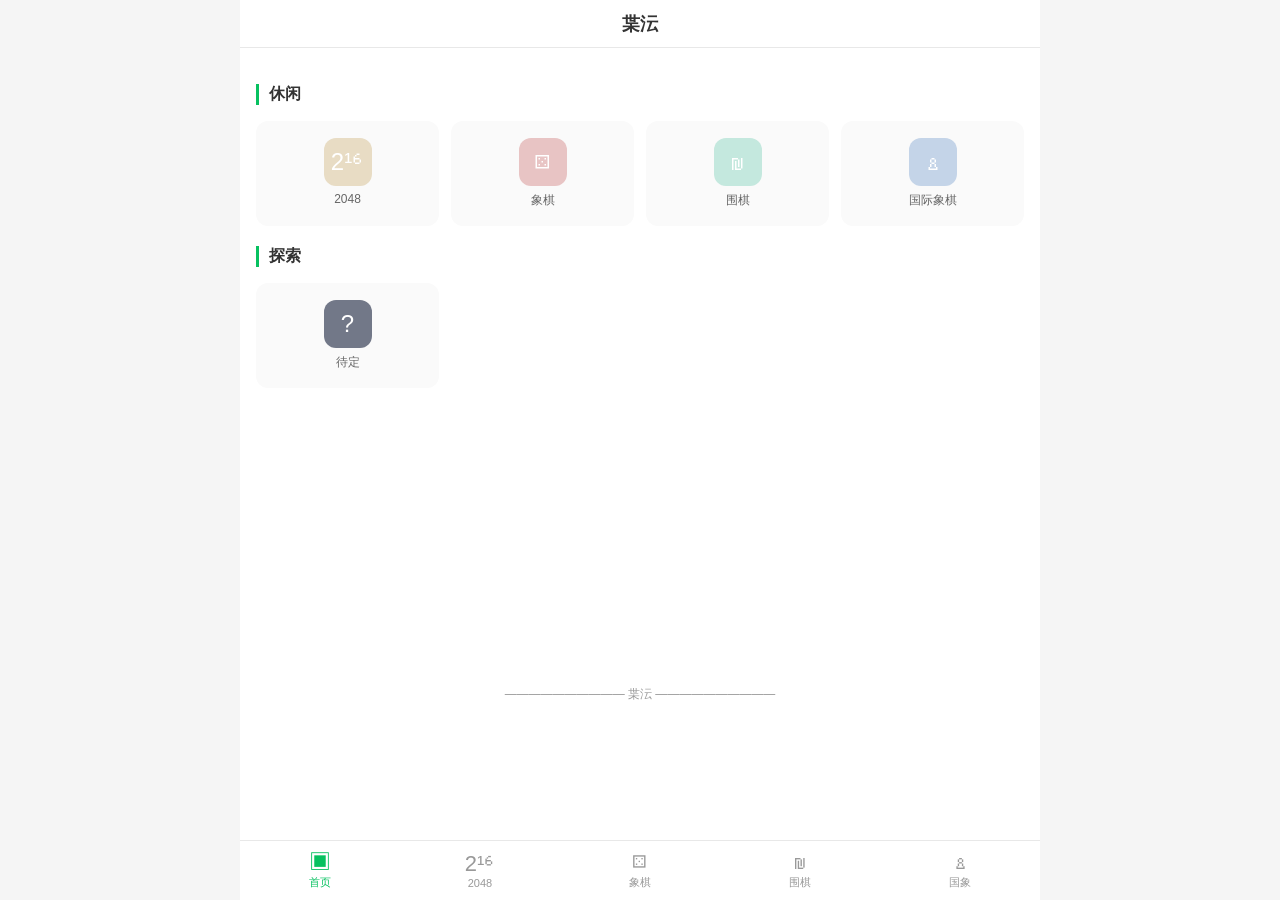
==== index.html @ c9838198 "Add files via upload" ====
<!DOCTYPE html>
<html lang="zh-CN">
<head>
<meta charset="utf-8" />
<meta name="viewport" content="width=device-width, initial-scale=1.0, maximum-scale=1.0, user-scalable=no" />
<title>枼沄 G-Tool</title>
<link rel="stylesheet" href="css/style.css" />
</head>
<body>

<div class="app-container">

  <!-- ===== 导航栏 ===== -->
  <div class="navbar">
    <button class="navbar-back" id="navbar-back" style="display:none;">&larr; 返回</button>
    <span class="navbar-title" id="navbar-title">枼沄</span>
    <button class="navbar-rules" id="navbar-rules" title="规则">?</button>
  </div>

  <!-- ===== 首页 ===== -->
  <div class="page active" id="page-home">
    <div class="home-section-title">休闲</div>
    <div class="home-grid">
      <div class="home-grid-item" onclick="App.navigateTo('game2048')">
        <div class="home-grid-icon" style="background:#e8dcc4;">2¹⁶</div>
        <div class="home-grid-label">2048</div>
      </div>
      <div class="home-grid-item" onclick="App.navigateTo('chess')">
        <div class="home-grid-icon" style="background:#e8c4c4;">⚄</div>
        <div class="home-grid-label">象棋</div>
      </div>
      <div class="home-grid-item" onclick="App.navigateTo('weiqi')">
        <div class="home-grid-icon" style="background:#c4e8de;">₪</div>
        <div class="home-grid-label">围棋</div>
      </div>
      <div class="home-grid-item" onclick="App.navigateTo('intlchess')">
        <div class="home-grid-icon" style="background:#c4d4e8;">♙</div>
        <div class="home-grid-label">国际象棋</div>
      </div>
    </div>

    <div class="home-section-title">探索</div>
    <div class="home-grid">
      <div class="home-grid-item" onclick="App.navigateTo('about')">
        <div class="home-grid-icon" style="background:#727888;">?</div>
        <div class="home-grid-label">待定</div>
      </div>
    </div>
  </div>

  <!-- ===== 2048 游戏页面 ===== -->
  <div class="page" id="page-game2048">
    <div class="game-container">
      <div class="game-header">
        <div class="game-info">
          <span style="font-size:13px;color:#999;">分数</span>
          <span class="game-score" id="g2048-score">0</span>
        </div>
        <div class="game-info">
          <span style="font-size:13px;color:#999;">最高</span>
          <span class="game-best" id="g2048-best">0</span>
        </div>
        <button class="btn btn-sm btn-primary" id="g2048-reset">重新开始</button>
      </div>
      <div class="game-2048-board" id="game2048-board"></div>
      <p style="color:#999;font-size:12px;margin-top:12px;">键盘方向键 或 滑动操作</p>
    </div>
  </div>

  <!-- ===== 象棋页面 ===== -->
  <div class="page" id="page-chess">
    <div class="game-container">
      <div class="game-header">
        <div class="game-info"><span class="game-status" id="chess-status">红方走棋</span></div>
        <div class="game-actions">
          <button class="btn btn-sm" id="chess-undo">悔棋</button>
          <button class="btn btn-sm btn-primary" id="chess-restart">重新开始</button>
        </div>
      </div>
      <div class="ai-controls">
        <button class="btn btn-xs" id="chess-ai-red">红方电脑</button>
        <button class="btn btn-xs" id="chess-diff-down">-</button>
        <span class="diff-display" id="chess-diff-display">中等</span>
        <button class="btn btn-xs" id="chess-diff-up">+</button>
        <button class="btn btn-xs" id="chess-ai-black">黑方电脑</button>
      </div>
      <canvas id="chess-canvas" class="game-board" style="background:#f0d9a0;"></canvas>
    </div>
    <div class="rules-panel" id="chess-rules-panel">
      <div class="rules-overlay" id="chess-rules-overlay"></div>
      <div class="rules-content">
        <h3>中国象棋规则</h3>
        <p><strong>一、棋盘与棋子</strong></p>
		<p>· 棋盘由 9 条竖线和 10 条横线组成，共 90 个交叉点。</p>
		<p>· 中间"楚河汉界"将棋盘分为红方（下方）和黑方（上方）两个阵营。</p>
		<p>· 双方各有 16 枚棋子：帅/将、仕/士、相/象、马、车、炮、兵/卒。</p>
		<p></p>
		<p><strong>二、走棋顺序</strong></p>
		<p>· 红方先行，双方轮流走棋，每次移动一枚己方棋子。</p>
		<p>· 点击己方棋子可选中，再点击目标位置完成走棋。</p>
		<p>· 绿色圆点提示该棋子的所有合法走法。</p>
		<p></p>
		<p><strong>三、棋子走法</strong></p>
		<p>· 帅/将：九宫内直走一格。</p>
		<p>· 仕/士：九宫内斜走一格。</p>
		<p>· 相/象：田字斜走，不能过河，塞象眼则不能走。</p>
		<p>· 马：日字走法，蹩马腿则不能走。</p>
		<p>· 车：直线任意距离，遇子则止。</p>
		<p>· 炮：直线走，吃时必须隔一子（炮架）。</p>
		<p>· 兵/卒：过河前只能前进，过河后可前进或横走。</p>
		<p></p>
		<p><strong>四、吃子规则</strong></p>
		<p>· 走棋至对方棋子所在位置即可吃掉该子。</p>
		<p>· 不能吃掉己方棋子。</p>
		<p>· 走完后己方不能被"将"，否则该走法不合法。</p>
		<p></p>
		<p><strong>五、将军与将杀</strong></p>
		<p>· "将军"：一方走棋后威胁吃掉对方的将/帅。</p>
		<p>· "应将"：被将的一方必须立即化解，否则输棋。</p>
		<p>· "将杀"：无法应将即为将杀，该方告负。</p>
		<p>· "困毙"：轮到走棋但无合法走法（未被将）也为输。</p>
		<p>· "飞将"：两将/帅之间无棋子对面相视，视为将军。</p>
		<p></p>
		<p><strong>六、胜负判定</strong></p>
		<p>· 将杀或困毙对方 → 获胜。</p>
		<p>· 对方认输 → 获胜。</p>
		<p></p>
		<p><strong>七、操作说明</strong></p>
		<p>· 点击己方棋子选中（金色高亮），再点击目标位置移动。</p>
		<p>· 绿色圆点标示当前棋子的合法走法。</p>
		<p>· 悔棋：撤销上一步操作。</p>
		<p>· 重新开始：重置棋盘，重新开局。</p>
        <p style="margin-top:12px;"><button class="btn btn-primary btn-sm" id="chess-rules-close">关闭</button></p>
      </div>
    </div>
  </div>

  <!-- ===== 围棋页面 ===== -->
  <div class="page" id="page-weiqi">
    <div class="game-container">
      <div class="game-header">
        <div class="game-info"><span class="game-status" id="weiqi-status">黑方执先</span></div>
        <div class="game-actions">
          <button class="btn btn-sm" id="weiqi-pass">虚手</button>
          <button class="btn btn-sm" id="weiqi-resign">认输</button>
          <button class="btn btn-sm" id="weiqi-undo">悔棋</button>
          <button class="btn btn-sm btn-primary" id="weiqi-restart">重新开始</button>
        </div>
      </div>
      <div style="display:flex;justify-content:space-between;margin:8px 0;">
        <span class="weiqi-captured-black" style="font-size:12px;">提子: 0</span>
        <span class="weiqi-captured-white" style="font-size:12px;">提子: 0</span>
      </div>
      <div class="ai-controls">
        <button class="btn btn-xs" id="weiqi-ai-black">黑方电脑</button>
        <button class="btn btn-xs" id="weiqi-diff-down">-</button>
        <span class="diff-display" id="weiqi-diff-display">中等</span>
        <button class="btn btn-xs" id="weiqi-diff-up">+</button>
        <button class="btn btn-xs" id="weiqi-ai-white">白方电脑</button>
      </div>
      <canvas id="weiqi-canvas" class="game-board" style="background:#e8c870;"></canvas>
    </div>
    <div class="rules-panel" id="weiqi-rules-panel">
      <div class="rules-overlay" id="weiqi-rules-overlay"></div>
      <div class="rules-content">
        <h3>围棋规则</h3>
        <p><strong>一、棋盘与棋子</strong></p>
		<p>· 标准 19×19 路棋盘，共 361 个交叉点。</p>
		<p>· 黑方持 181 枚黑子，白方持 180 枚白子。</p>
		<p>· 棋子下在交叉点上，落子无悔。</p>
		<p></p>
		<p><strong>二、基本规则</strong></p>
		<p>· 黑方先下，双方轮流落子，每次下一子。</p>
		<p>· 棋子一旦落在棋盘上，不得移动。</p>
		<p>· 可在任意空交叉点落子（禁着点除外）。</p>
		<p></p>
		<p><strong>三、气与提子</strong></p>
		<p>· 与棋子直线相连的空交叉点称为"气"。</p>
		<p>· 当棋子（或棋串）的所有气被对方堵住时，该棋子被提走。</p>
		<p>· 提掉的棋子称为"提子"，在状态栏显示双方提子数。</p>
		<p></p>
		<p><strong>四、禁着点（自杀）</strong></p>
		<p>· 落子后己方棋子无气且无法提掉对方 → 禁止落子。</p>
		<p>· 系统会自动拦截自杀行为并提示。</p>
		<p></p>
		<p><strong>五、打劫规则</strong></p>
		<p>· 当一方提掉对方一子后，对方不能立即回提同一位置。</p>
		<p>· 须先在别处走一手，待对方应后，方可回提。</p>
		<p>· 系统会拦截立即回提的行为并提示"禁止打劫"。</p>
		<p></p>
		<p><strong>六、虚手与终局</strong></p>
		<p>· 无棋可下时可选择"虚手"（过一手）。</p>
		<p>· 双方连续虚手 → 终局，系统自动计分。</p>
		<p>· 亦可点击"认输"直接结束对局。</p>
		<p></p>
		<p><strong>七、计分规则（中国规则数子法）</strong></p>
		<p>· 终局后统计双方围住的空点（目数）。</p>
		<p>· 得分 = 棋盘上己方棋子数 + 围住的空点数。</p>
		<p>· 白方贴目 7.5 子（补偿黑方先行优势）。</p>
		<p>· 得分高者获胜。</p>
		<p></p>
		<p><strong>八、操作说明</strong></p>
		<p>· 点击棋盘交叉点落子。</p>
		<p>· 虚手：放弃一手，轮到对方。</p>
		<p>· 认输：当前方认输，对方获胜。</p>
		<p>· 悔棋：撤销上一步操作。</p>
		<p>· 重开：重置棋盘，重新开始。</p>
        <p style="margin-top:12px;"><button class="btn btn-primary btn-sm" id="weiqi-rules-close">关闭</button></p>
      </div>
    </div>
  </div>

  <!-- ===== 国际象棋页面 ===== -->
  <div class="page" id="page-intlchess">
    <div class="game-container">
      <div class="game-header">
        <div class="game-info"><span class="game-status" id="intlchess-status">白方走棋</span></div>
        <div class="game-actions">
          <button class="btn btn-sm" id="intlchess-undo">悔棋</button>
          <button class="btn btn-sm btn-primary" id="intlchess-restart">重新开始</button>
        </div>
      </div>
      <div style="display:flex;justify-content:space-between;margin:8px 0;">
        <div class="captured-pieces" id="intlchess-captured-white"></div>
        <div class="captured-pieces" id="intlchess-captured-black"></div>
      </div>
      <div class="ai-controls">
        <button class="btn btn-xs" id="intlchess-ai-white">白方电脑</button>
        <button class="btn btn-xs" id="intlchess-diff-down">-</button>
        <span class="diff-display" id="intlchess-diff-display">中等</span>
        <button class="btn btn-xs" id="intlchess-diff-up">+</button>
        <button class="btn btn-xs" id="intlchess-ai-black">黑方电脑</button>
      </div>
      <canvas id="intlchess-canvas" class="game-board" style="background:#f0d9b5;"></canvas>
    </div>
    <div class="rules-panel" id="intlchess-rules-panel">
      <div class="rules-overlay" id="intlchess-rules-overlay"></div>
      <div class="rules-content">
        <h3>国际象棋规则</h3>
		<p><strong>一、棋盘与棋子</strong></p>
        <p>· 棋盘由 8×8 共 64 个黑白相间的方格组成。</p>
        <p>· 白方（下方）先行，双方各有 16 枚棋子。</p>
        <p>· 每方：王×1、后×1、车×2、象×2、马×2、兵×8。</p>
		<p><strong>二、棋子走法</strong></p>
        <p>· 兵(♟♙)：首次可走两格，斜前方吃子。到底线升变为后。</p>
        <p>· 马(♞♘)：L形跳跃（2+1），无视障碍。</p>
        <p>· 象(♝♗)：斜线任意距离。</p>
        <p>· 车(♜♖)：直线任意距离，参与王车易位。</p>
        <p>· 后(♛♕)：直线+斜线任意距离。</p>
        <p>· 王(♚♔)：周围一格，可与车易位（未移动过且不被将军）。</p>
        <p>· 吃过路兵：对方兵首步走两格经过己方兵攻击格时可吃。</p>
		<p><strong>三、特殊规则</strong></p>
		<p>· 王车易位：王与车各未移动、中间无子、未被将军时，王向车移动两格，车越过王。</p>
		<p>· 吃过路兵：兵走两格后，相邻的对方兵可斜进吃掉它（仅限立即应手）。</p>
		<p>· 兵升变：兵到达对方底线时自动升变为后。</p>
		<p></p>
		<p><strong>四、将军与将杀</strong></p>
		<p>· "将军"：一方棋子威胁吃掉对方王。</p>
		<p>· "应将"：被将时必须应将（移动王、吃掉威胁棋子、垫将）。</p>
		<p>· "将杀"：无法应将则为将杀，该方告负。</p>
		<p>· "逼和"：轮到走棋但无合法走法且未被将军 → 和棋。</p>
		<p></p>
		<p><strong>五、胜负与和棋</strong></p>
		<p>· 将杀对方 → 获胜。</p>
		<p>· 对方认输 → 获胜。</p>
		<p>· 逼和 → 和棋。</p>
		<p></p>
		<p><strong>六、操作说明</strong></p>
		<p>· 点击己方棋子选中（黄色高亮），再点击目标格移动。</p>
		<p>· 绿色圆点提示当前棋子的合法走法。</p>
		<p>· 最后一步走棋的格子以高亮标识。</p>
		<p>· 右侧显示双方被吃的棋子。</p>
		<p>· 悔棋：撤销上一步操作。</p>
		<p>· 重开：重置棋盘，重新开局。</p>
        <p style="margin-top:12px;"><button class="btn btn-primary btn-sm" id="intlchess-rules-close">关闭</button></p>
      </div>
    </div>
  </div>

  <!-- ===== 关于/占位页面 ===== -->
  <div class="page" id="page-about">
    <div class="placeholder-page">
      <img src="img/qrcode.jpg" alt="qrcode" style="max-width:200px;border-radius:8px;" />
      <h3 style="margin:16px 0;">更多精彩内容，敬请期待！</h3>
      <p style="color:#999;">若使用过程中遇到问题，请前往公众号留言</p>
      <p style="color:#999;">欢迎关注微信公众号（长按）</p>
    </div>
  </div>

  <div class="version-mark">—————————— 枼沄 ——————————</div>

  <!-- ===== 底部导航 ===== -->
  <div class="tab-bar">
    <button class="tab-item active" data-page="home">
      <span class="tab-icon">▣</span>首页
    </button>
    <button class="tab-item" data-page="game2048">
      <span class="tab-icon">2¹⁶</span>2048
    </button>
    <button class="tab-item" data-page="chess">
      <span class="tab-icon">⚄</span>象棋
    </button>
    <button class="tab-item" data-page="weiqi">
      <span class="tab-icon">₪</span>围棋
    </button>
    <button class="tab-item" data-page="intlchess">
      <span class="tab-icon">♙</span>国象
    </button>
  </div>

</div>

<!-- ===== JS 脚本 ===== -->
<script src="js/app.js"></script>
<script src="js/ai-engine.js"></script>
<script src="js/chess-ai.js"></script>
<script src="js/game2048.js"></script>
<script src="js/chess-chinese.js"></script>
<script src="js/chess-go.js"></script>
<script src="js/chess-international.js"></script>

</body>
</html>
---- css/style.css ----
/* ===== G-Tool 全局样式 ===== */
:root {
  --primary: #07c160;
  --primary-dark: #06ad56;
  --bg: #f5f5f5;
  --bg-card: #ffffff;
  --text: #333333;
  --text-secondary: #666666;
  --text-light: #999999;
  --border: #e8e8e8;
  --danger: #e74c3c;
  --danger-hover: #c0392b;
  --shadow: 0 2px 12px rgba(0,0,0,0.08);
  --radius: 12px;
  --radius-sm: 8px;
  --font-mono: 'Courier New', monospace;
}

* { margin: 0; padding: 0; box-sizing: border-box; }

body {
  font-family: -apple-system, BlinkMacSystemFont, "Segoe UI", "PingFang SC", "Microsoft YaHei", sans-serif;
  background: var(--bg);
  color: var(--text);
  min-height: 100vh;
  -webkit-tap-highlight-color: transparent;
}

/* ===== 应用容器 ===== */
.app-container {
  max-width: 800px;
  margin: 0 auto;
  min-height: 100vh;
  background: var(--bg-card);
  position: relative;
  padding-bottom: 60px; /* 为固定底栏留出空间 */
}

/* ===== 导航栏 ===== */
.navbar {
  position: sticky;
  top: 0;
  z-index: 100;
  background: #ffffff;
  border-bottom: 1px solid var(--border);
  padding: 10px 12px;
  display: flex;
  align-items: center;
  height: 48px;
}
.navbar-title {
  font-size: 18px;
  font-weight: 600;
  color: var(--text);
  flex: 1;
  text-align: center;
}
.navbar-back {
  display: inline-flex;
  align-items: center;
  gap: 4px;
  color: var(--primary);
  font-size: 14px;
  cursor: pointer;
  border: none;
  background: none;
  padding: 4px 8px;
  border-radius: 6px;
  min-width: 56px;
}
.navbar-back:hover { background: #f0f0f0; }
.navbar-rules {
  display: none;
  align-items: center;
  justify-content: center;
  width: 32px;
  height: 32px;
  border-radius: 50%;
  background: var(--primary);
  color: #fff;
  border: none;
  font-size: 16px;
  cursor: pointer;
  box-shadow: 0 1px 6px rgba(7,193,96,0.35);
  opacity: 0.9;
  transition: opacity 0.2s;
  min-width: 32px;
}
.navbar-rules:hover { opacity: 1; }
.navbar-rules.show { display: flex; }

/* ===== 底部 Tab 导航 ===== */
.tab-bar {
  position: fixed;
  bottom: 0;
  left: 50%;
  transform: translateX(-50%);
  width: 100%;
  max-width: 800px;
  z-index: 100;
  background: #ffffff;
  border-top: 1px solid var(--border);
  display: flex;
  justify-content: space-around;
  height: 60px;
}
.tab-item {
  display: flex;
  flex-direction: column;
  align-items: center;
  justify-content: center;
  gap: 2px;
  padding: 4px 12px;
  cursor: pointer;
  border: none;
  background: none;
  color: var(--text-light);
  font-size: 11px;
  transition: color 0.2s;
  min-width: 56px;
}
.tab-item.active { color: var(--primary); }
.tab-item .tab-icon { font-size: 22px; line-height: 1; }

/* ===== 页面区域 ===== */
.page { display: none; padding: 16px; min-height: 70vh; }
.page.active { display: block; }

/* ===== 通用组件 ===== */
.btn {
  display: inline-flex;
  align-items: center;
  justify-content: center;
  gap: 4px;
  padding: 8px 16px;
  border: none;
  border-radius: var(--radius-sm);
  font-size: 14px;
  cursor: pointer;
  transition: all 0.2s;
  background: #f0f0f0;
  color: var(--text);
}
.btn:hover { background: #e0e0e0; }
.btn:disabled { opacity: 0.5; cursor: not-allowed; }
.btn-primary { background: var(--primary); color: #fff; }
.btn-primary:hover { background: var(--primary-dark); }
.btn-danger { background: var(--danger); color: #fff; }
.btn-danger:hover { background: var(--danger-hover); }
.btn-sm { padding: 4px 10px; font-size: 12px; }
.btn-xs { padding: 2px 8px; font-size: 11px; }

.input, .textarea {
  width: 100%;
  padding: 10px 14px;
  border: 1px solid var(--border);
  border-radius: var(--radius-sm);
  font-size: 14px;
  font-family: inherit;
  outline: none;
  transition: border-color 0.2s;
  background: #fafafa;
}
.input:focus, .textarea:focus { border-color: var(--primary); background: #fff; }
.textarea { min-height: 120px; resize: vertical; }

/* ===== Toast & Modal ===== */
.toast {
  position: fixed;
  top: 50%;
  left: 50%;
  transform: translate(-50%, -50%);
  background: rgba(0,0,0,0.8);
  color: #fff;
  padding: 12px 24px;
  border-radius: 8px;
  font-size: 14px;
  z-index: 9999;
  pointer-events: none;
  opacity: 0;
  transition: opacity 0.3s;
}
.toast.show { opacity: 1; }

.modal-overlay {
  position: fixed;
  inset: 0;
  background: rgba(0,0,0,0.5);
  z-index: 9998;
  display: flex;
  align-items: center;
  justify-content: center;
  opacity: 0;
  pointer-events: none;
  transition: opacity 0.3s;
}
.modal-overlay.show { opacity: 1; pointer-events: auto; }
.modal-box {
  background: #fff;
  border-radius: var(--radius);
  padding: 24px;
  max-width: 320px;
  width: 90%;
  text-align: center;
  box-shadow: var(--shadow);
}
.modal-box h3 { font-size: 18px; margin-bottom: 12px; }
.modal-box p { font-size: 14px; color: var(--text-secondary); margin-bottom: 20px; }
.modal-box .modal-actions { display: flex; gap: 12px; justify-content: center; }
.modal-box input {
  width: 100%;
  padding: 10px;
  border: 1px solid var(--border);
  border-radius: var(--radius-sm);
  font-size: 14px;
  margin-bottom: 16px;
  outline: none;
}
.modal-box input:focus { border-color: var(--primary); }

/* ===== 首页导航网格 ===== */
.home-grid { display: grid; grid-template-columns: repeat(4, 1fr); gap: 12px; margin: 16px 0; }
.home-grid-item {
  display: flex;
  flex-direction: column;
  align-items: center;
  gap: 6px;
  padding: 16px 8px;
  border-radius: var(--radius);
  cursor: pointer;
  transition: all 0.2s;
  background: #fafafa;
  border: 1px solid transparent;
}
.home-grid-item:hover { border-color: var(--primary); background: #f0fff4; }
.home-grid-item .home-grid-icon {
  width: 48px;
  height: 48px;
  border-radius: 12px;
  display: flex;
  align-items: center;
  justify-content: center;
  font-size: 24px;
  color: #fff;
}
.home-grid-item .home-grid-label { font-size: 12px; color: var(--text-secondary); }

.home-section-title {
  font-size: 16px;
  font-weight: 600;
  color: var(--text);
  margin: 20px 0 12px;
  padding-left: 4px;
  border-left: 3px solid var(--primary);
  padding-left: 10px;
}

/* ===== 游戏通用 ===== */
.game-container { text-align: center; padding: 0; }
.game-header {
  display: flex;
  justify-content: space-between;
  align-items: center;
  margin-bottom: 12px;
  padding: 8px 0;
}
.game-info { display: flex; gap: 16px; align-items: center; }
.game-score { font-size: 24px; font-weight: 700; color: var(--primary); }
.game-best { font-size: 13px; color: var(--text-light); }
.game-actions { display: flex; gap: 8px; }

canvas.game-board {
  border: 2px solid #333;
  border-radius: 4px;
  background: #f0d9a0;
  max-width: 100%;
  touch-action: none;
  cursor: pointer;
}

/* AI 控制 */
.ai-controls {
  display: flex;
  gap: 6px;
  align-items: center;
  justify-content: center;
  flex-wrap: wrap;
  margin: 8px 0;
}
.ai-controls button { min-width: 32px; }
.ai-controls .diff-display { font-size: 14px; min-width: 60px; text-align: center; font-weight: 600; }

/* ===== 规则弹窗 ===== */
.rules-btn {
  position: absolute;
  bottom: 8px;
  right: 8px;
  width: 40px;
  height: 40px;
  border-radius: 50%;
  background: var(--primary);
  color: #fff;
  border: none;
  font-size: 18px;
  cursor: pointer;
  box-shadow: 0 2px 8px rgba(7,193,96,0.4);
  z-index: 10;
  display: flex;
  align-items: center;
  justify-content: center;
  opacity: 0.85;
  transition: opacity 0.2s;
}
.rules-btn:hover { opacity: 1; }
.rules-panel {
  position: fixed;
  inset: 0;
  z-index: 9997;
  display: flex;
  align-items: center;
  justify-content: center;
  opacity: 0;
  pointer-events: none;
  transition: opacity 0.3s;
}
.rules-panel.show { opacity: 1; pointer-events: auto; }
.rules-overlay { position: absolute; inset: 0; background: rgba(0,0,0,0.5); }
.rules-content {
  position: relative;
  background: #fef8e7;
  border-radius: var(--radius);
  padding: 24px;
  max-width: 500px;
  width: 90%;
  max-height: 80vh;
  overflow-y: auto;
  box-shadow: 0 4px 24px rgba(0,0,0,0.2);
}
.rules-content h3 { font-size: 18px; margin-bottom: 16px; text-align: center; }
.rules-content p { font-size: 13px; line-height: 1.8; margin-bottom: 8px; color: var(--text-secondary); }

/* ===== 2048 游戏 ===== */
.game-2048-board {
  display: grid;
  grid-template-columns: repeat(4, 1fr);
  gap: 8px;
  background: #bbada0;
  padding: 12px;
  border-radius: 12px;
  max-width: 360px;
  margin: 0 auto;
}
.game-2048-cell {
  aspect-ratio: 1;
  background: #cdc1b4;
  border-radius: 8px;
  display: flex;
  align-items: center;
  justify-content: center;
  font-size: 28px;
  font-weight: 700;
  color: #776e65;
  transition: all 0.15s;
}
.game-2048-cell.n2 { background: #eee4da; }
.game-2048-cell.n4 { background: #ede0c8; }
.game-2048-cell.n8 { background: #f2b179; color: #fff; }
.game-2048-cell.n16 { background: #f59563; color: #fff; }
.game-2048-cell.n32 { background: #f67c5f; color: #fff; }
.game-2048-cell.n64 { background: #f65e3b; color: #fff; }
.game-2048-cell.n128 { background: #edcf72; color: #fff; font-size: 22px; }
.game-2048-cell.n256 { background: #edcc61; color: #fff; font-size: 22px; }
.game-2048-cell.n512 { background: #edc850; color: #fff; font-size: 22px; }
.game-2048-cell.n1024 { background: #edc53f; color: #fff; font-size: 18px; }
.game-2048-cell.n2048 { background: #edc22e; color: #fff; font-size: 18px; }
.game-2048-cell.n4096 { background: #3c3a32; color: #fff; font-size: 16px; }

/* ===== 占位页 ===== */
.placeholder-page { text-align: center; padding: 40px 16px; }
.placeholder-page img { max-width: 200px; border-radius: var(--radius); margin-bottom: 16px; }
.placeholder-page p { color: var(--text-light); font-size: 14px; margin: 8px 0; }

/* ===== 棋盘游戏状态 ===== */
.game-status {
  font-size: 14px;
  font-weight: 600;
  padding: 6px 16px;
  border-radius: 16px;
  background: #f0f7ff;
  color: #1890ff;
  display: inline-block;
}
.game-status.thinking { animation: pulse 1.5s infinite; }
@keyframes pulse { 0%,100% { opacity: 1; } 50% { opacity: 0.6; } }

/* ===== 国际象棋吃子展示 ===== */
.captured-pieces { display: flex; gap: 4px; flex-wrap: wrap; margin: 4px 0; }
.captured-pieces img { width: 20px; height: 20px; }

/* ===== 响应式 ===== */
@media (max-width: 480px) {
  .home-grid { grid-template-columns: repeat(4, 1fr); }
  .game-2048-board { max-width: 100%; }
}

/* ===== 滚动条 ===== */
::-webkit-scrollbar { width: 4px; }
::-webkit-scrollbar-track { background: transparent; }
::-webkit-scrollbar-thumb { background: #ccc; border-radius: 2px; }

/* ===== 版本标记 ===== */
.version-mark { text-align: center; color: var(--text-light); font-size: 12px; padding: 8px 0 4px; }
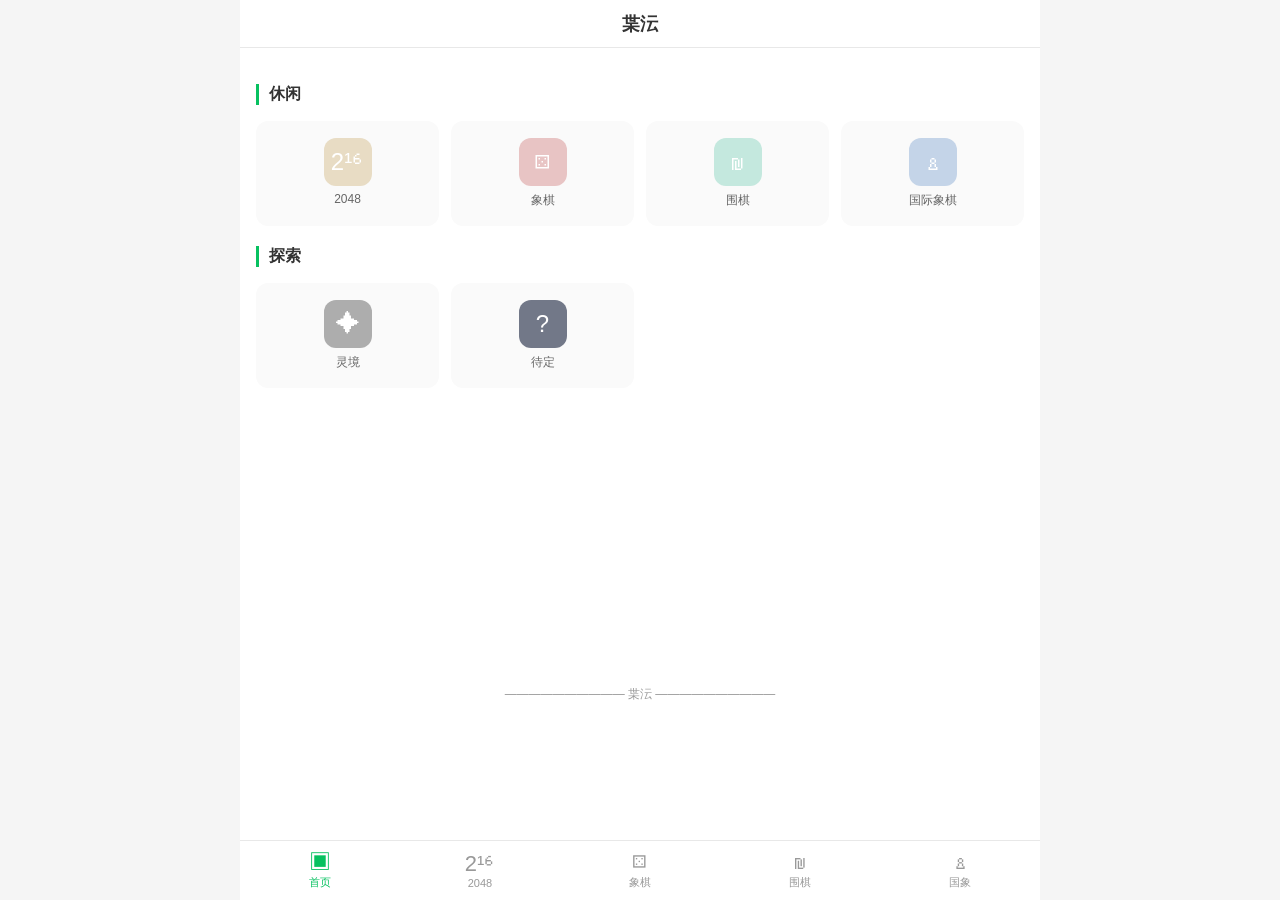
==== commit 2a912947: "lingjing new game by myself" ====
--- a/index.html
+++ b/index.html
@@ -41,6 +41,10 @@
 
     <div class="home-section-title">探索</div>
     <div class="home-grid">
+      <div class="home-grid-item" onclick="App.navigateTo('lingjing')">
+        <div class="home-grid-icon" style="background:#adadad;">✦</div>
+        <div class="home-grid-label">灵境</div>
+      </div>
       <div class="home-grid-item" onclick="App.navigateTo('about')">
         <div class="home-grid-icon" style="background:#727888;">?</div>
         <div class="home-grid-label">待定</div>
@@ -277,6 +281,11 @@
     </div>
   </div>
 
+  <!-- ===== 灵境页面（iframe 接入 game/lingjing） ===== -->
+  <div class="page page-fullscreen" id="page-lingjing">
+    <iframe id="lingjing-frame" title="灵境" src="about:blank"></iframe>
+  </div>
+
   <!-- ===== 关于/占位页面 ===== -->
   <div class="page" id="page-about">
     <div class="placeholder-page">
--- a/css/style.css
+++ b/css/style.css
@@ -380,6 +380,26 @@
 .placeholder-page img { max-width: 200px; border-radius: var(--radius); margin-bottom: 16px; }
 .placeholder-page p { color: var(--text-light); font-size: 14px; margin: 8px 0; }
 
+/* ===== 灵境全屏页（iframe 接入） ===== */
+.page-fullscreen {
+  position: fixed;
+  top: 48px;   /* 导航栏高度 */
+  left: 50%;
+  transform: translateX(-50%);
+  width: 100%;
+  max-width: 800px; /* 与应用壳宽度对齐 */
+  bottom: 0;
+  padding: 0;
+  z-index: 50; /* 高于普通内容、低于导航栏 */
+}
+#lingjing-frame {
+  width: 100%;
+  height: 100%;
+  border: 0;
+  display: block;
+  background: #000;
+}
+
 /* ===== 棋盘游戏状态 ===== */
 .game-status {
   font-size: 14px;
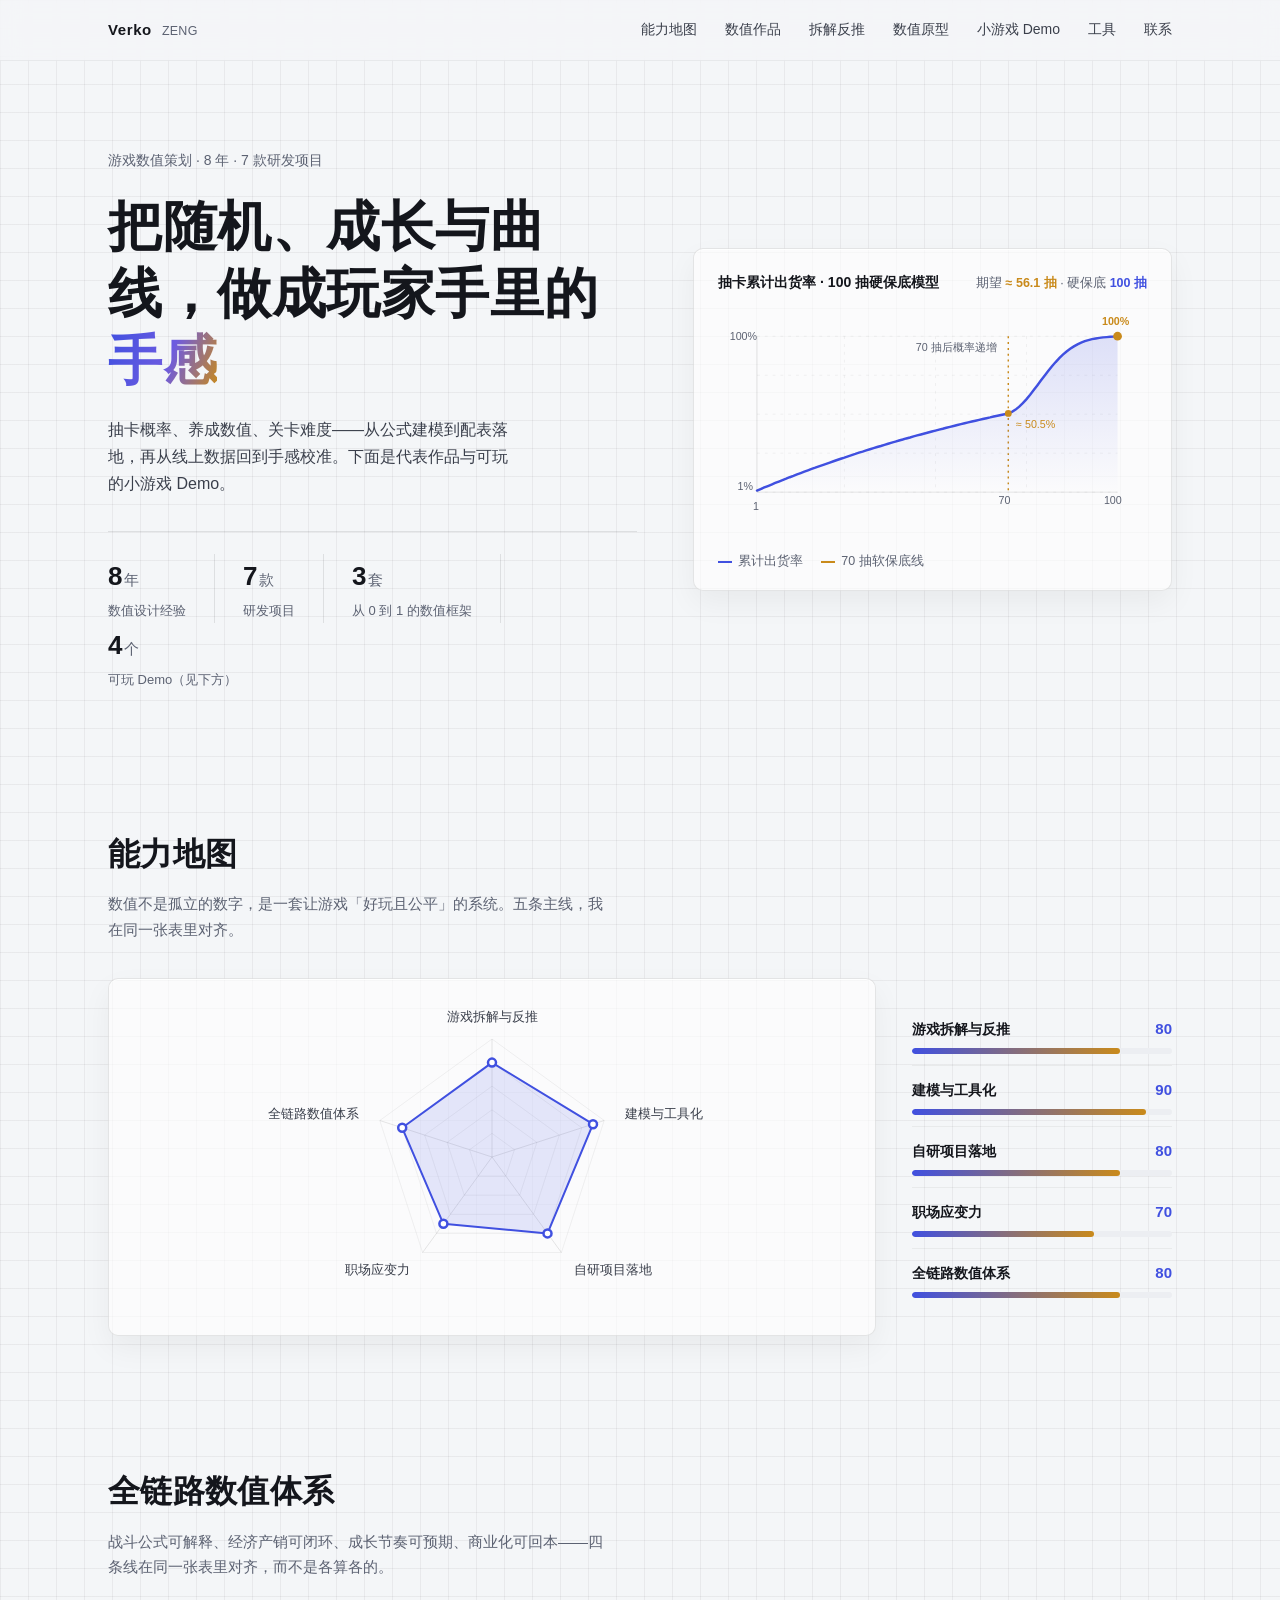
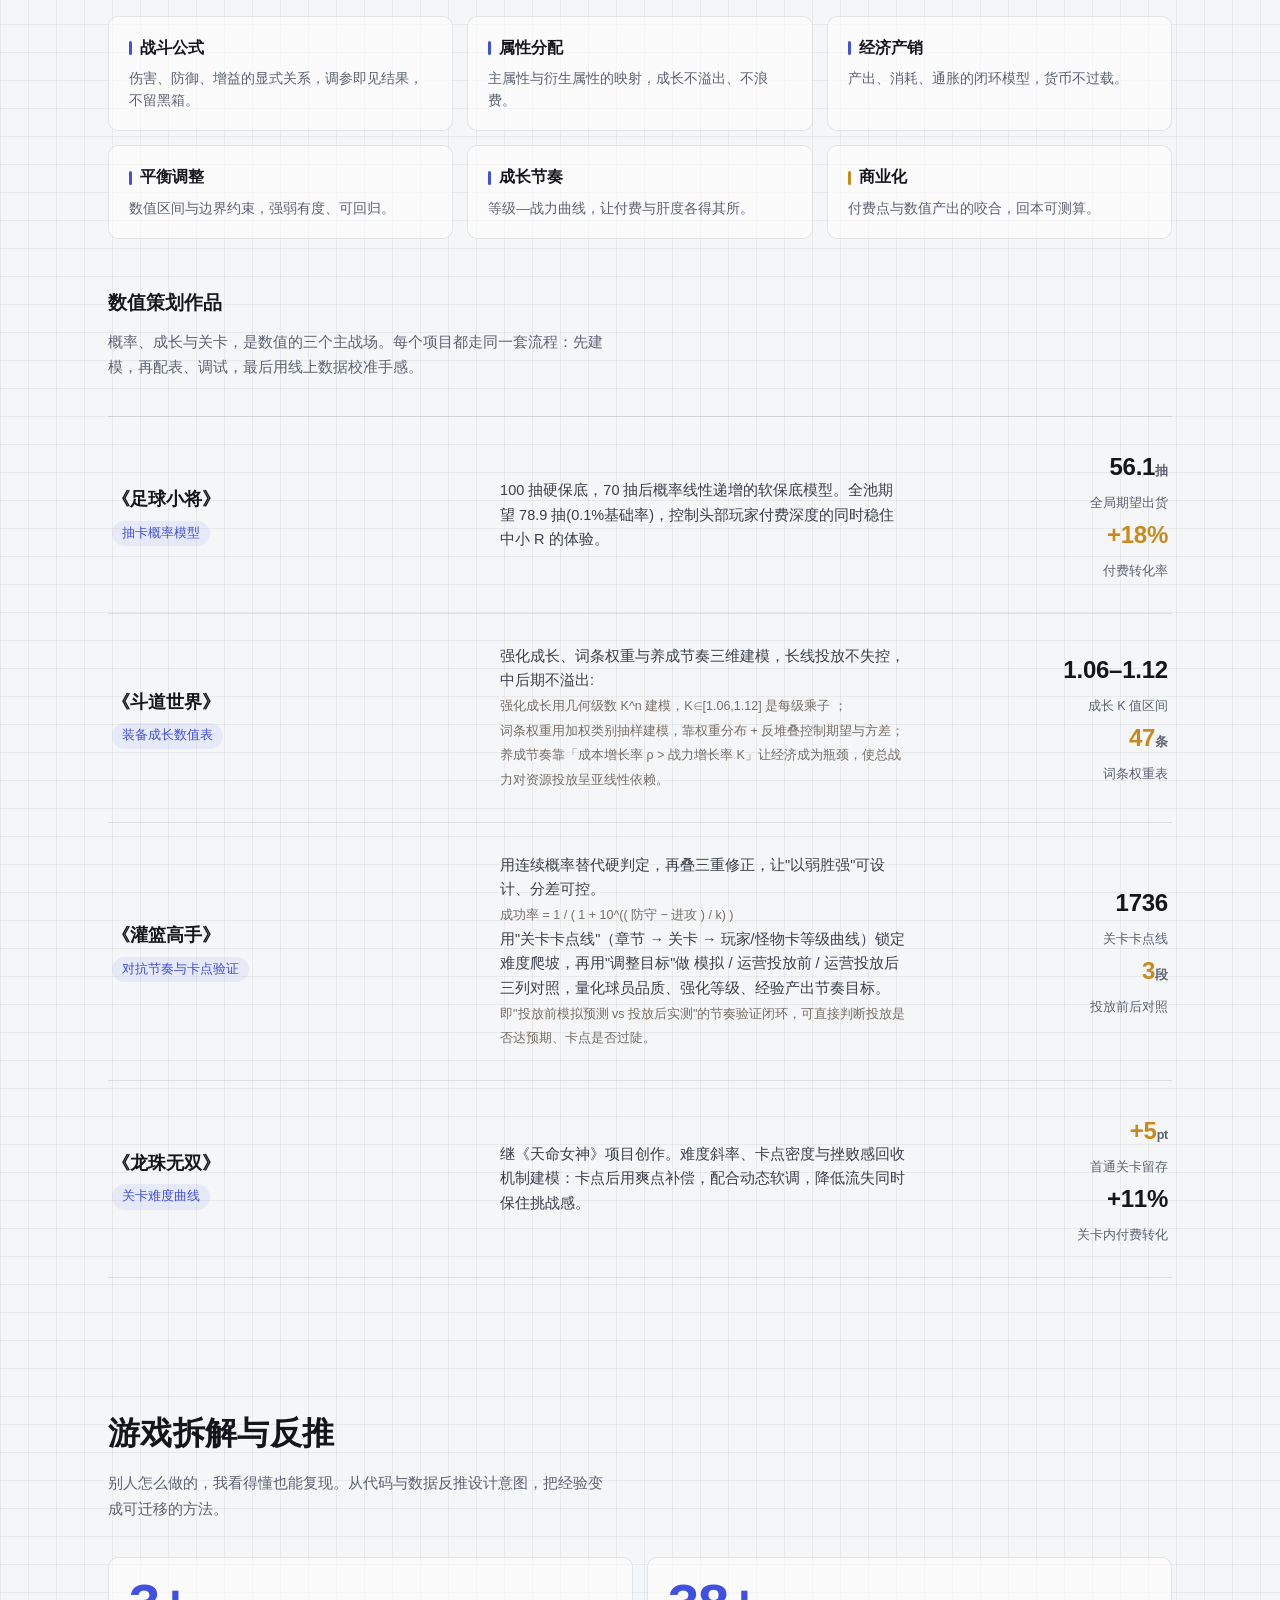
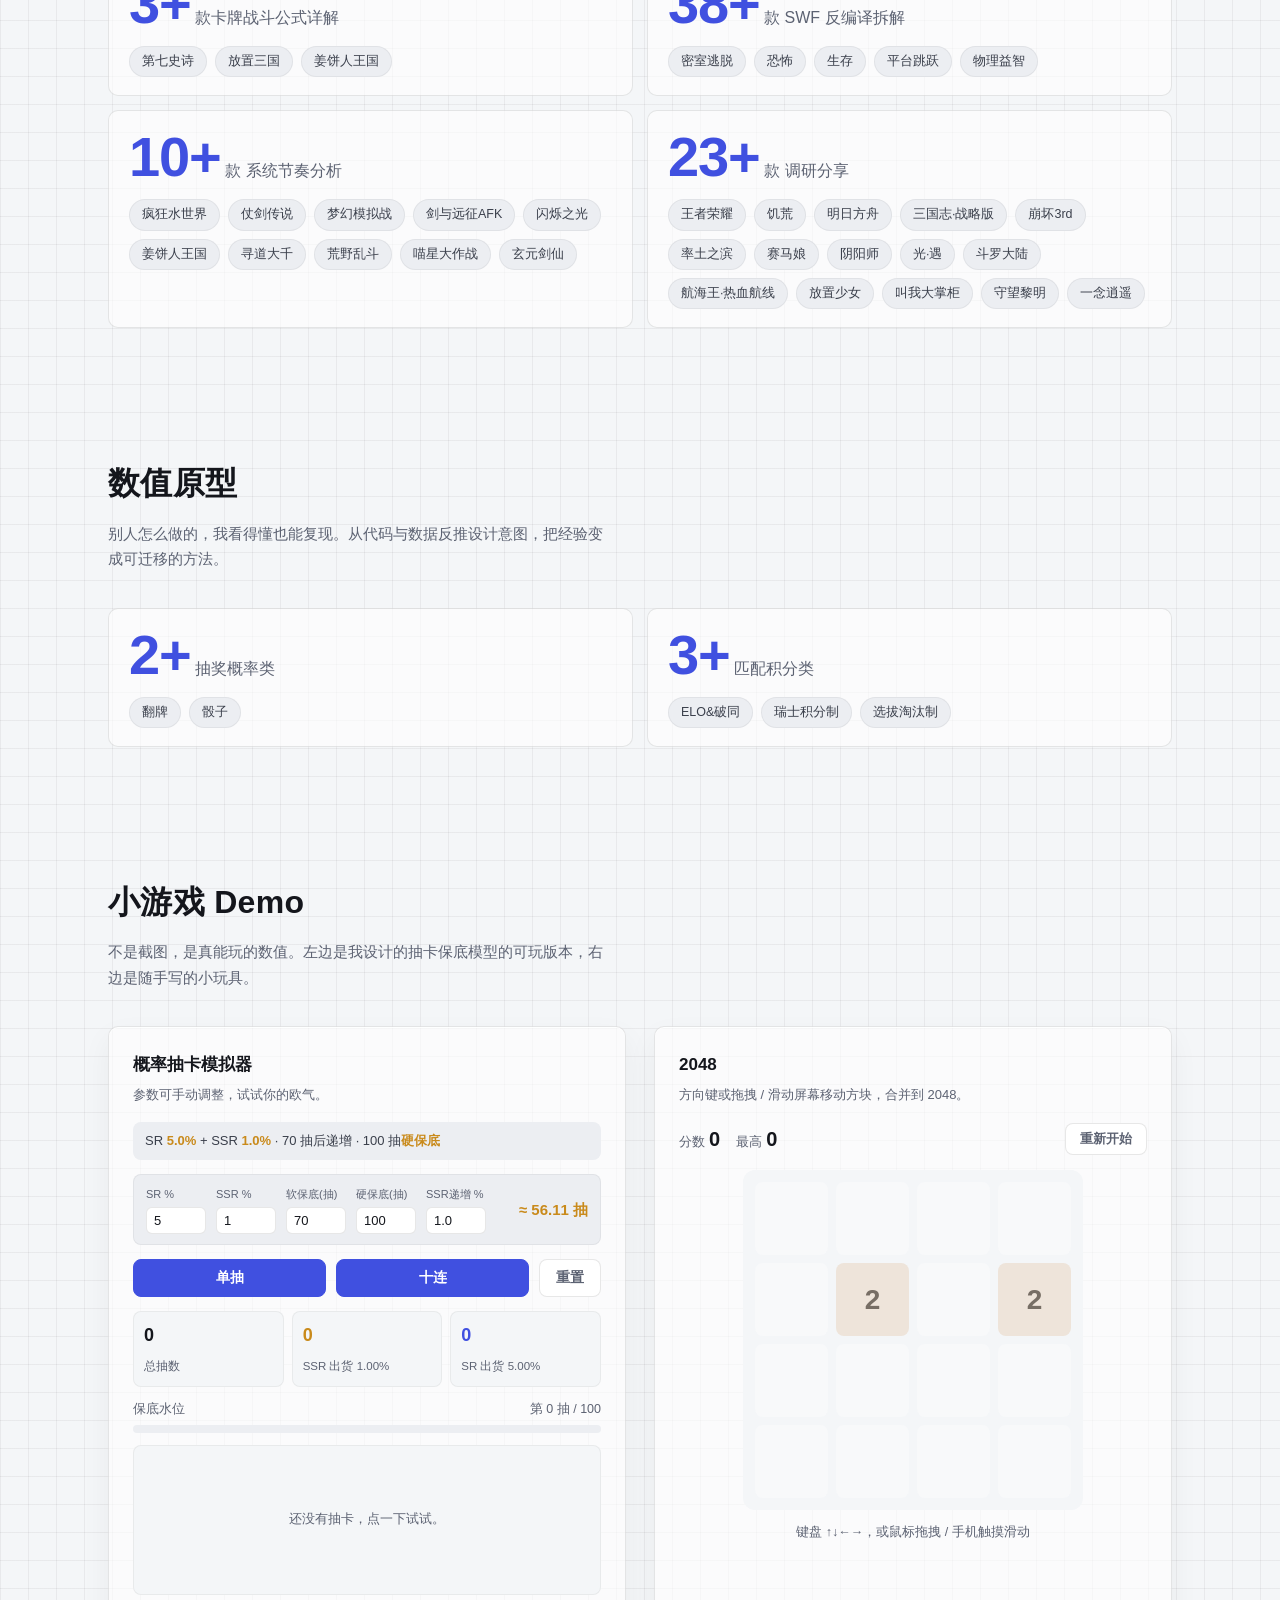
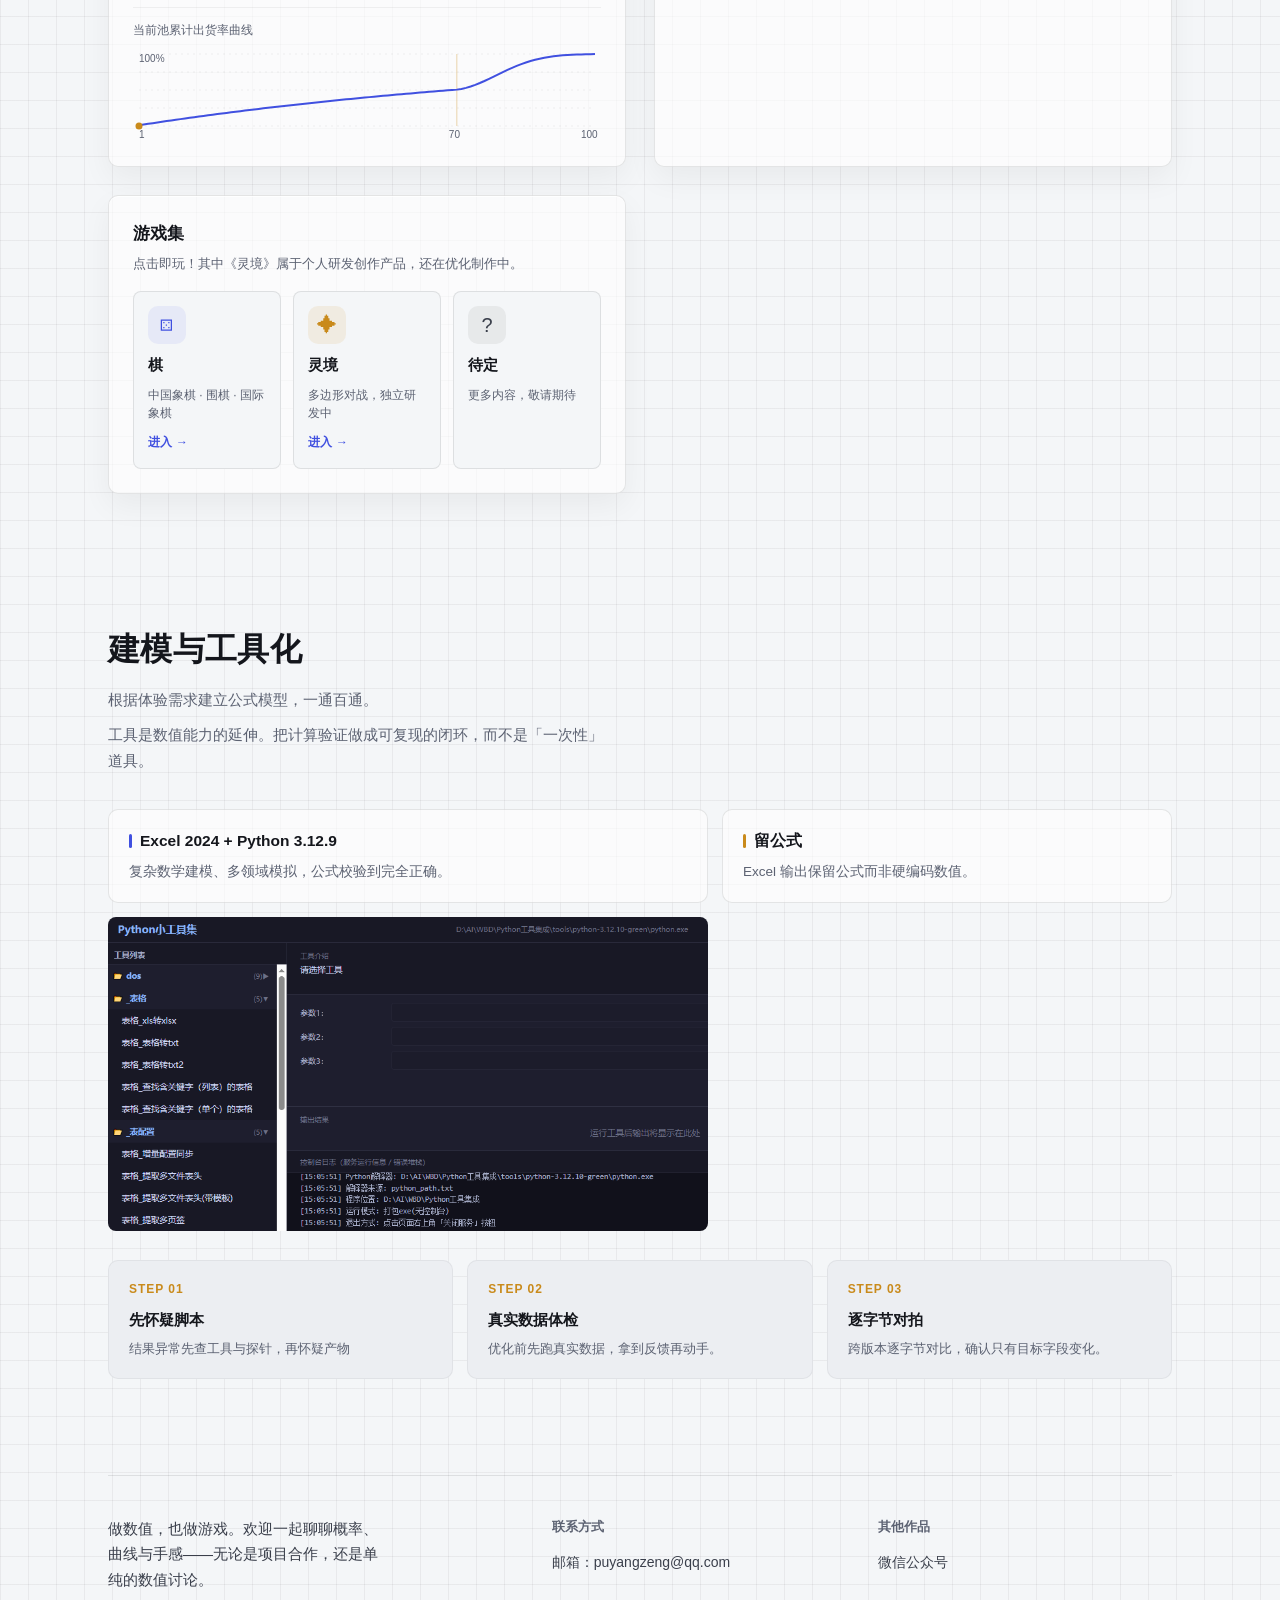
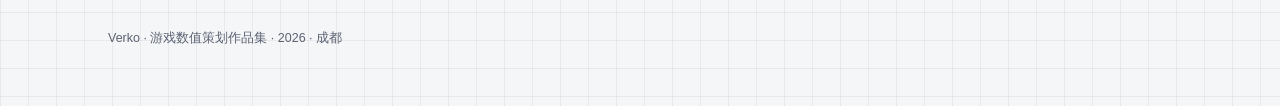
==== commit 3300219a: "Add files via upload new  Signed-off-by: Verko <46042765+VerkoZeng@users.noreply.github.com>" ====
--- a/index.html
+++ b/index.html
@@ -1,332 +1,475 @@
 <!DOCTYPE html>
 <html lang="zh-CN">
 <head>
-<meta charset="utf-8" />
-<meta name="viewport" content="width=device-width, initial-scale=1.0, maximum-scale=1.0, user-scalable=no" />
-<title>枼沄 G-Tool</title>
-<link rel="stylesheet" href="css/style.css" />
+  <meta charset="UTF-8">
+  <meta name="viewport" content="width=device-width, initial-scale=1.0">
+  <meta name="description" content="Verko · 游戏数值策划作品集：抽卡概率模型、装备成长数值表、关卡难度曲线，以及可玩的小游戏 Demo。">
+  <title>Verko · 游戏数值策划作品集</title>
+  <link rel="stylesheet" href="css/portfolio.css" />
 </head>
 <body>
 
-<div class="app-container">
-
-  <!-- ===== 导航栏 ===== -->
-  <div class="navbar">
-    <button class="navbar-back" id="navbar-back" style="display:none;">&larr; 返回</button>
-    <span class="navbar-title" id="navbar-title">枼沄</span>
-    <button class="navbar-rules" id="navbar-rules" title="规则">?</button>
+<header>
+  <div class="container nav">
+    <div class="nav-name">Verko<small>ZENG</small></div>
+    <nav class="nav-links">
+      <a href="#power">能力地图</a>
+      <a href="#works">数值作品</a>
+      <a href="#reverse">拆解反推</a>
+	  <a href="#origin">数值原型</a>
+      <a href="#games">小游戏 Demo</a>
+	  <a href="#tooling">工具</a>
+      <a href="#contact">联系</a>
+    </nav>
   </div>
-
-  <!-- ===== 首页 ===== -->
-  <div class="page active" id="page-home">
-    <div class="home-section-title">休闲</div>
-    <div class="home-grid">
-      <div class="home-grid-item" onclick="App.navigateTo('game2048')">
-        <div class="home-grid-icon" style="background:#e8dcc4;">2¹⁶</div>
-        <div class="home-grid-label">2048</div>
-      </div>
-      <div class="home-grid-item" onclick="App.navigateTo('chess')">
-        <div class="home-grid-icon" style="background:#e8c4c4;">⚄</div>
-        <div class="home-grid-label">象棋</div>
-      </div>
-      <div class="home-grid-item" onclick="App.navigateTo('weiqi')">
-        <div class="home-grid-icon" style="background:#c4e8de;">₪</div>
-        <div class="home-grid-label">围棋</div>
-      </div>
-      <div class="home-grid-item" onclick="App.navigateTo('intlchess')">
-        <div class="home-grid-icon" style="background:#c4d4e8;">♙</div>
-        <div class="home-grid-label">国际象棋</div>
-      </div>
-    </div>
-
-    <div class="home-section-title">探索</div>
-    <div class="home-grid">
-      <div class="home-grid-item" onclick="App.navigateTo('lingjing')">
-        <div class="home-grid-icon" style="background:#adadad;">✦</div>
-        <div class="home-grid-label">灵境</div>
-      </div>
-      <div class="home-grid-item" onclick="App.navigateTo('about')">
-        <div class="home-grid-icon" style="background:#727888;">?</div>
-        <div class="home-grid-label">待定</div>
-      </div>
-    </div>
-  </div>
-
-  <!-- ===== 2048 游戏页面 ===== -->
-  <div class="page" id="page-game2048">
-    <div class="game-container">
-      <div class="game-header">
-        <div class="game-info">
-          <span style="font-size:13px;color:#999;">分数</span>
-          <span class="game-score" id="g2048-score">0</span>
-        </div>
-        <div class="game-info">
-          <span style="font-size:13px;color:#999;">最高</span>
-          <span class="game-best" id="g2048-best">0</span>
-        </div>
-        <button class="btn btn-sm btn-primary" id="g2048-reset">重新开始</button>
-      </div>
-      <div class="game-2048-board" id="game2048-board"></div>
-      <p style="color:#999;font-size:12px;margin-top:12px;">键盘方向键 或 滑动操作</p>
-    </div>
-  </div>
-
-  <!-- ===== 象棋页面 ===== -->
-  <div class="page" id="page-chess">
-    <div class="game-container">
-      <div class="game-header">
-        <div class="game-info"><span class="game-status" id="chess-status">红方走棋</span></div>
-        <div class="game-actions">
-          <button class="btn btn-sm" id="chess-undo">悔棋</button>
-          <button class="btn btn-sm btn-primary" id="chess-restart">重新开始</button>
-        </div>
-      </div>
-      <div class="ai-controls">
-        <button class="btn btn-xs" id="chess-ai-red">红方电脑</button>
-        <button class="btn btn-xs" id="chess-diff-down">-</button>
-        <span class="diff-display" id="chess-diff-display">中等</span>
-        <button class="btn btn-xs" id="chess-diff-up">+</button>
-        <button class="btn btn-xs" id="chess-ai-black">黑方电脑</button>
-      </div>
-      <canvas id="chess-canvas" class="game-board" style="background:#f0d9a0;"></canvas>
-    </div>
-    <div class="rules-panel" id="chess-rules-panel">
-      <div class="rules-overlay" id="chess-rules-overlay"></div>
-      <div class="rules-content">
-        <h3>中国象棋规则</h3>
-        <p><strong>一、棋盘与棋子</strong></p>
-		<p>· 棋盘由 9 条竖线和 10 条横线组成，共 90 个交叉点。</p>
-		<p>· 中间"楚河汉界"将棋盘分为红方（下方）和黑方（上方）两个阵营。</p>
-		<p>· 双方各有 16 枚棋子：帅/将、仕/士、相/象、马、车、炮、兵/卒。</p>
-		<p></p>
-		<p><strong>二、走棋顺序</strong></p>
-		<p>· 红方先行，双方轮流走棋，每次移动一枚己方棋子。</p>
-		<p>· 点击己方棋子可选中，再点击目标位置完成走棋。</p>
-		<p>· 绿色圆点提示该棋子的所有合法走法。</p>
-		<p></p>
-		<p><strong>三、棋子走法</strong></p>
-		<p>· 帅/将：九宫内直走一格。</p>
-		<p>· 仕/士：九宫内斜走一格。</p>
-		<p>· 相/象：田字斜走，不能过河，塞象眼则不能走。</p>
-		<p>· 马：日字走法，蹩马腿则不能走。</p>
-		<p>· 车：直线任意距离，遇子则止。</p>
-		<p>· 炮：直线走，吃时必须隔一子（炮架）。</p>
-		<p>· 兵/卒：过河前只能前进，过河后可前进或横走。</p>
-		<p></p>
-		<p><strong>四、吃子规则</strong></p>
-		<p>· 走棋至对方棋子所在位置即可吃掉该子。</p>
-		<p>· 不能吃掉己方棋子。</p>
-		<p>· 走完后己方不能被"将"，否则该走法不合法。</p>
-		<p></p>
-		<p><strong>五、将军与将杀</strong></p>
-		<p>· "将军"：一方走棋后威胁吃掉对方的将/帅。</p>
-		<p>· "应将"：被将的一方必须立即化解，否则输棋。</p>
-		<p>· "将杀"：无法应将即为将杀，该方告负。</p>
-		<p>· "困毙"：轮到走棋但无合法走法（未被将）也为输。</p>
-		<p>· "飞将"：两将/帅之间无棋子对面相视，视为将军。</p>
-		<p></p>
-		<p><strong>六、胜负判定</strong></p>
-		<p>· 将杀或困毙对方 → 获胜。</p>
-		<p>· 对方认输 → 获胜。</p>
-		<p></p>
-		<p><strong>七、操作说明</strong></p>
-		<p>· 点击己方棋子选中（金色高亮），再点击目标位置移动。</p>
-		<p>· 绿色圆点标示当前棋子的合法走法。</p>
-		<p>· 悔棋：撤销上一步操作。</p>
-		<p>· 重新开始：重置棋盘，重新开局。</p>
-        <p style="margin-top:12px;"><button class="btn btn-primary btn-sm" id="chess-rules-close">关闭</button></p>
-      </div>
-    </div>
-  </div>
-
-  <!-- ===== 围棋页面 ===== -->
-  <div class="page" id="page-weiqi">
-    <div class="game-container">
-      <div class="game-header">
-        <div class="game-info"><span class="game-status" id="weiqi-status">黑方执先</span></div>
-        <div class="game-actions">
-          <button class="btn btn-sm" id="weiqi-pass">虚手</button>
-          <button class="btn btn-sm" id="weiqi-resign">认输</button>
-          <button class="btn btn-sm" id="weiqi-undo">悔棋</button>
-          <button class="btn btn-sm btn-primary" id="weiqi-restart">重新开始</button>
-        </div>
-      </div>
-      <div style="display:flex;justify-content:space-between;margin:8px 0;">
-        <span class="weiqi-captured-black" style="font-size:12px;">提子: 0</span>
-        <span class="weiqi-captured-white" style="font-size:12px;">提子: 0</span>
-      </div>
-      <div class="ai-controls">
-        <button class="btn btn-xs" id="weiqi-ai-black">黑方电脑</button>
-        <button class="btn btn-xs" id="weiqi-diff-down">-</button>
-        <span class="diff-display" id="weiqi-diff-display">中等</span>
-        <button class="btn btn-xs" id="weiqi-diff-up">+</button>
-        <button class="btn btn-xs" id="weiqi-ai-white">白方电脑</button>
-      </div>
-      <canvas id="weiqi-canvas" class="game-board" style="background:#e8c870;"></canvas>
-    </div>
-    <div class="rules-panel" id="weiqi-rules-panel">
-      <div class="rules-overlay" id="weiqi-rules-overlay"></div>
-      <div class="rules-content">
-        <h3>围棋规则</h3>
-        <p><strong>一、棋盘与棋子</strong></p>
-		<p>· 标准 19×19 路棋盘，共 361 个交叉点。</p>
-		<p>· 黑方持 181 枚黑子，白方持 180 枚白子。</p>
-		<p>· 棋子下在交叉点上，落子无悔。</p>
-		<p></p>
-		<p><strong>二、基本规则</strong></p>
-		<p>· 黑方先下，双方轮流落子，每次下一子。</p>
-		<p>· 棋子一旦落在棋盘上，不得移动。</p>
-		<p>· 可在任意空交叉点落子（禁着点除外）。</p>
-		<p></p>
-		<p><strong>三、气与提子</strong></p>
-		<p>· 与棋子直线相连的空交叉点称为"气"。</p>
-		<p>· 当棋子（或棋串）的所有气被对方堵住时，该棋子被提走。</p>
-		<p>· 提掉的棋子称为"提子"，在状态栏显示双方提子数。</p>
-		<p></p>
-		<p><strong>四、禁着点（自杀）</strong></p>
-		<p>· 落子后己方棋子无气且无法提掉对方 → 禁止落子。</p>
-		<p>· 系统会自动拦截自杀行为并提示。</p>
-		<p></p>
-		<p><strong>五、打劫规则</strong></p>
-		<p>· 当一方提掉对方一子后，对方不能立即回提同一位置。</p>
-		<p>· 须先在别处走一手，待对方应后，方可回提。</p>
-		<p>· 系统会拦截立即回提的行为并提示"禁止打劫"。</p>
-		<p></p>
-		<p><strong>六、虚手与终局</strong></p>
-		<p>· 无棋可下时可选择"虚手"（过一手）。</p>
-		<p>· 双方连续虚手 → 终局，系统自动计分。</p>
-		<p>· 亦可点击"认输"直接结束对局。</p>
-		<p></p>
-		<p><strong>七、计分规则（中国规则数子法）</strong></p>
-		<p>· 终局后统计双方围住的空点（目数）。</p>
-		<p>· 得分 = 棋盘上己方棋子数 + 围住的空点数。</p>
-		<p>· 白方贴目 7.5 子（补偿黑方先行优势）。</p>
-		<p>· 得分高者获胜。</p>
-		<p></p>
-		<p><strong>八、操作说明</strong></p>
-		<p>· 点击棋盘交叉点落子。</p>
-		<p>· 虚手：放弃一手，轮到对方。</p>
-		<p>· 认输：当前方认输，对方获胜。</p>
-		<p>· 悔棋：撤销上一步操作。</p>
-		<p>· 重开：重置棋盘，重新开始。</p>
-        <p style="margin-top:12px;"><button class="btn btn-primary btn-sm" id="weiqi-rules-close">关闭</button></p>
-      </div>
-    </div>
-  </div>
-
-  <!-- ===== 国际象棋页面 ===== -->
-  <div class="page" id="page-intlchess">
-    <div class="game-container">
-      <div class="game-header">
-        <div class="game-info"><span class="game-status" id="intlchess-status">白方走棋</span></div>
-        <div class="game-actions">
-          <button class="btn btn-sm" id="intlchess-undo">悔棋</button>
-          <button class="btn btn-sm btn-primary" id="intlchess-restart">重新开始</button>
-        </div>
-      </div>
-      <div style="display:flex;justify-content:space-between;margin:8px 0;">
-        <div class="captured-pieces" id="intlchess-captured-white"></div>
-        <div class="captured-pieces" id="intlchess-captured-black"></div>
-      </div>
-      <div class="ai-controls">
-        <button class="btn btn-xs" id="intlchess-ai-white">白方电脑</button>
-        <button class="btn btn-xs" id="intlchess-diff-down">-</button>
-        <span class="diff-display" id="intlchess-diff-display">中等</span>
-        <button class="btn btn-xs" id="intlchess-diff-up">+</button>
-        <button class="btn btn-xs" id="intlchess-ai-black">黑方电脑</button>
-      </div>
-      <canvas id="intlchess-canvas" class="game-board" style="background:#f0d9b5;"></canvas>
-    </div>
-    <div class="rules-panel" id="intlchess-rules-panel">
-      <div class="rules-overlay" id="intlchess-rules-overlay"></div>
-      <div class="rules-content">
-        <h3>国际象棋规则</h3>
-		<p><strong>一、棋盘与棋子</strong></p>
-        <p>· 棋盘由 8×8 共 64 个黑白相间的方格组成。</p>
-        <p>· 白方（下方）先行，双方各有 16 枚棋子。</p>
-        <p>· 每方：王×1、后×1、车×2、象×2、马×2、兵×8。</p>
-		<p><strong>二、棋子走法</strong></p>
-        <p>· 兵(♟♙)：首次可走两格，斜前方吃子。到底线升变为后。</p>
-        <p>· 马(♞♘)：L形跳跃（2+1），无视障碍。</p>
-        <p>· 象(♝♗)：斜线任意距离。</p>
-        <p>· 车(♜♖)：直线任意距离，参与王车易位。</p>
-        <p>· 后(♛♕)：直线+斜线任意距离。</p>
-        <p>· 王(♚♔)：周围一格，可与车易位（未移动过且不被将军）。</p>
-        <p>· 吃过路兵：对方兵首步走两格经过己方兵攻击格时可吃。</p>
-		<p><strong>三、特殊规则</strong></p>
-		<p>· 王车易位：王与车各未移动、中间无子、未被将军时，王向车移动两格，车越过王。</p>
-		<p>· 吃过路兵：兵走两格后，相邻的对方兵可斜进吃掉它（仅限立即应手）。</p>
-		<p>· 兵升变：兵到达对方底线时自动升变为后。</p>
-		<p></p>
-		<p><strong>四、将军与将杀</strong></p>
-		<p>· "将军"：一方棋子威胁吃掉对方王。</p>
-		<p>· "应将"：被将时必须应将（移动王、吃掉威胁棋子、垫将）。</p>
-		<p>· "将杀"：无法应将则为将杀，该方告负。</p>
-		<p>· "逼和"：轮到走棋但无合法走法且未被将军 → 和棋。</p>
-		<p></p>
-		<p><strong>五、胜负与和棋</strong></p>
-		<p>· 将杀对方 → 获胜。</p>
-		<p>· 对方认输 → 获胜。</p>
-		<p>· 逼和 → 和棋。</p>
-		<p></p>
-		<p><strong>六、操作说明</strong></p>
-		<p>· 点击己方棋子选中（黄色高亮），再点击目标格移动。</p>
-		<p>· 绿色圆点提示当前棋子的合法走法。</p>
-		<p>· 最后一步走棋的格子以高亮标识。</p>
-		<p>· 右侧显示双方被吃的棋子。</p>
-		<p>· 悔棋：撤销上一步操作。</p>
-		<p>· 重开：重置棋盘，重新开局。</p>
-        <p style="margin-top:12px;"><button class="btn btn-primary btn-sm" id="intlchess-rules-close">关闭</button></p>
-      </div>
-    </div>
-  </div>
-
-  <!-- ===== 灵境页面（iframe 接入 game/lingjing） ===== -->
-  <div class="page page-fullscreen" id="page-lingjing">
-    <iframe id="lingjing-frame" title="灵境" src="about:blank"></iframe>
-  </div>
-
-  <!-- ===== 关于/占位页面 ===== -->
-  <div class="page" id="page-about">
-    <div class="placeholder-page">
-      <img src="img/qrcode.jpg" alt="qrcode" style="max-width:200px;border-radius:8px;" />
-      <h3 style="margin:16px 0;">更多精彩内容，敬请期待！</h3>
-      <p style="color:#999;">若使用过程中遇到问题，请前往公众号留言</p>
-      <p style="color:#999;">欢迎关注微信公众号（长按）</p>
-    </div>
-  </div>
-
-  <div class="version-mark">—————————— 枼沄 ——————————</div>
-
-  <!-- ===== 底部导航 ===== -->
-  <div class="tab-bar">
-    <button class="tab-item active" data-page="home">
-      <span class="tab-icon">▣</span>首页
-    </button>
-    <button class="tab-item" data-page="game2048">
-      <span class="tab-icon">2¹⁶</span>2048
-    </button>
-    <button class="tab-item" data-page="chess">
-      <span class="tab-icon">⚄</span>象棋
-    </button>
-    <button class="tab-item" data-page="weiqi">
-      <span class="tab-icon">₪</span>围棋
-    </button>
-    <button class="tab-item" data-page="intlchess">
-      <span class="tab-icon">♙</span>国象
-    </button>
-  </div>
-
-</div>
-
-<!-- ===== JS 脚本 ===== -->
-<script src="js/app.js"></script>
-<script src="js/ai-engine.js"></script>
-<script src="js/chess-ai.js"></script>
-<script src="js/game2048.js"></script>
-<script src="js/chess-chinese.js"></script>
-<script src="js/chess-go.js"></script>
-<script src="js/chess-international.js"></script>
+</header>
+
+<main class="container">
+
+  <!-- Hero -->
+  <section class="hero">
+    <div>
+      <p class="hero-kicker">游戏数值策划 · 8 年 · 7 款研发项目</p>
+      <h1 class="hero-title">把随机、成长与曲线，做成玩家手里的<em>手感</em></h1>
+      <p class="hero-sub">抽卡概率、养成数值、关卡难度——从公式建模到配表落地，再从线上数据回到手感校准。下面是代表作品与可玩的小游戏 Demo。</p>
+      <div class="hero-stats">
+        <div class="stat"><b>8<i>年</i></b><span>数值设计经验</span></div>
+        <div class="stat"><b>7<i>款</i></b><span>研发项目</span></div>
+        <div class="stat"><b>3<i>套</i></b><span>从 0 到 1 的数值框架</span></div>
+        <div class="stat"><b>4<i>个</i></b><span>可玩 Demo（见下方）</span></div>
+      </div>
+    </div>
+
+    <div class="hero-chart">
+      <div class="chart-head">
+        <span class="chart-title">抽卡累计出货率 · 100 抽硬保底模型</span>
+        <span class="chart-meta">期望 <b id="chartExp">≈ 56.1 抽</b> · 硬保底 <b class="dot" id="chartHard">100 抽</b></span>
+      </div>
+      <svg id="heroCurve" viewBox="0 0 440 240" role="img" aria-label="100 抽硬保底累计出货率曲线示意图">
+        <defs>
+          <linearGradient id="curveGrad" x1="0" y1="0" x2="0" y2="1">
+            <stop offset="0%" stop-color="#4050E0"/>
+            <stop offset="100%" stop-color="#4050E0" stop-opacity="0"/>
+          </linearGradient>
+        </defs>
+        <!-- 网格：横线为 0/25/50/75/100%，竖线位置由脚本按抽数刻度写入 -->
+        <g class="curve-grid-line">
+          <line x1="40" y1="30" x2="410" y2="30"/>
+          <line x1="40" y1="70" x2="410" y2="70"/>
+          <line x1="40" y1="110" x2="410" y2="110"/>
+          <line x1="40" y1="150" x2="410" y2="150"/>
+          <line x1="40" y1="190" x2="410" y2="190"/>
+          <line id="gridV1" x1="133" y1="30" x2="133" y2="190"/>
+          <line id="gridV2" x1="227" y1="30" x2="227" y2="190"/>
+          <line id="gridV3" x1="320" y1="30" x2="320" y2="190"/>
+        </g>
+        <!-- 软保底线（位置由脚本按软保底抽数写入） -->
+        <line id="curveZone" class="curve-zone" x1="298" y1="30" x2="298" y2="190"/>
+        <text id="zoneLabel" class="curve-label" x="286" y="45" text-anchor="end">70 抽后概率递增</text>
+        <!-- 累计曲线区域 -->
+        <path id="curveFill" class="curve-fill" d=""/>
+        <path id="curvePath" class="curve-line" d=""/>
+        <!-- 保底点 -->
+        <line class="curve-axis" x1="40" y1="190" x2="410" y2="190"/>
+        <line class="curve-axis" x1="40" y1="30" x2="40" y2="190"/>
+        <text id="tickStart" class="curve-label" x="36" y="208">1</text>
+        <text id="tickSoft" class="curve-label" x="288" y="202">70</text>
+        <text id="tickHard" class="curve-label" x="396" y="202">100</text>
+        <text class="curve-label" x="12" y="34">100%</text>
+        <text id="axisBase" class="curve-label" x="20" y="188">1%</text>
+        <circle id="pityPoint" class="curve-point" r="4.5"/>
+        <text id="pityLabel" class="curve-label bold" x="0" y="0"/>
+        <circle id="softPoint" class="curve-point" r="3.5" cx="298" cy="109"/>
+        <text id="midLabel" class="curve-label" x="306" y="124" style="fill:#C98A1B">≈ 50.5%</text>
+      </svg>
+      <div class="legend">
+        <span><i class="ind"></i>累计出货率</span>
+        <span><i class="amb"></i><span id="legendSoft">70</span> 抽软保底线</span>
+      </div>
+    </div>
+  </section>
+
+  <!-- 能力地图 · 五维雷达图 -->
+  <section id="power">
+    <div class="sec-head">
+      <h2>能力地图</h2>
+      <p>数值不是孤立的数字，是一套让游戏「好玩且公平」的系统。五条主线，我在同一张表里对齐。</p>
+    </div>
+    <div class="radar-wrap">
+      <div class="radar-figure">
+        <svg id="radarChart" viewBox="0 0 460 330" role="img" aria-label="五维能力雷达图"></svg>
+      </div>
+      <ul class="radar-legend">
+        <li class="radar-item" data-label="游戏拆解与反推" data-value="80">
+          <div class="rl-head"><span class="rl-name">游戏拆解与反推</span><span class="rl-val">80</span></div>
+          <div class="rl-bar"><i></i></div>
+        </li>
+        <li class="radar-item" data-label="建模与工具化" data-value="90">
+          <div class="rl-head"><span class="rl-name">建模与工具化</span><span class="rl-val">90</span></div>
+          <div class="rl-bar"><i></i></div>
+        </li>
+		<li class="radar-item" data-label="自研项目落地" data-value="80">
+          <div class="rl-head"><span class="rl-name">自研项目落地</span><span class="rl-val">80</span></div>
+          <div class="rl-bar"><i></i></div>
+        </li>
+        <li class="radar-item" data-label="职场应变力" data-value="70">
+          <div class="rl-head"><span class="rl-name">职场应变力</span><span class="rl-val">70</span></div>
+          <div class="rl-bar"><i></i></div>
+        </li>
+		<li class="radar-item" data-label="全链路数值体系" data-value="80">
+          <div class="rl-head"><span class="rl-name">全链路数值体系</span><span class="rl-val">80</span></div>
+          <div class="rl-bar"><i></i></div>
+        </li>
+      </ul>
+    </div>
+  </section>
+
+  <!-- 数值作品 -->
+  <section id="works">
+    <div class="sec-head">
+      <h2>全链路数值体系</h2>
+      <p>战斗公式可解释、经济产销可闭环、成长节奏可预期、商业化可回本——四条线在同一张表里对齐，而不是各算各的。</p>
+    </div>
+    <div class="pillar-grid">
+      <div class="cell"><h3>战斗公式</h3><p>伤害、防御、增益的显式关系，调参即见结果，不留黑箱。</p></div>
+      <div class="cell"><h3>属性分配</h3><p>主属性与衍生属性的映射，成长不溢出、不浪费。</p></div>
+      <div class="cell"><h3>经济产销</h3><p>产出、消耗、通胀的闭环模型，货币不过载。</p></div>
+      <div class="cell"><h3>平衡调整</h3><p>数值区间与边界约束，强弱有度、可回归。</p></div>
+      <div class="cell"><h3>成长节奏</h3><p>等级—战力曲线，让付费与肝度各得其所。</p></div>
+      <div class="cell amber"><h3>商业化</h3><p>付费点与数值产出的咬合，回本可测算。</p></div>
+    </div>
+
+    <div class="sec-head" style="margin-top:48px">
+      <h3>数值策划作品</h3>
+      <p>概率、成长与关卡，是数值的三个主战场。每个项目都走同一套流程：先建模，再配表、调试，最后用线上数据校准手感。</p>
+    </div>
+    <div class="works">
+      <div class="work-row">
+        <div>
+          <div class="work-name">《足球小将》</div>
+          <span class="work-type">抽卡概率模型</span>
+        </div>
+        <p class="work-desc">
+		  100 抽硬保底，70 抽后概率线性递增的软保底模型。全池期望 78.9 抽(0.1%基础率)，控制头部玩家付费深度的同时稳住中小 R 的体验。
+		</p>
+        <div class="work-metrics">
+          <b>56.1<span>抽</span></b>
+          <span>全局期望出货</span>
+          <b class="acc">+18%</b>
+          <span>付费转化率</span>
+        </div>
+      </div>
+
+      <div class="work-row">
+        <div>
+          <div class="work-name">《斗道世界》</div>
+          <span class="work-type">装备成长数值表</span>
+        </div>
+        <p class="work-desc">
+		  <span>强化成长、词条权重与养成节奏三维建模，长线投放不失控，中后期不溢出:</span><br>
+		  <span class="fine">强化成长用几何级数 K^n 建模，K∈[1.06,1.12] 是每级乘子 ；</span><br>
+		  <span class="fine">词条权重用加权类别抽样建模，靠权重分布 + 反堆叠控制期望与方差；</span><br>
+		  <span class="fine">养成节奏靠「成本增长率 ρ > 战力增长率 K」让经济成为瓶颈，使总战力对资源投放呈亚线性依赖。</span>
+		</p>
+        <div class="work-metrics">
+          <b>1.06–1.12</b>
+          <span>成长 K 值区间</span>
+          <b class="acc">47<span>条</span></b>
+          <span>词条权重表</span>
+        </div>
+      </div>
+
+      <div class="work-row">
+        <div>
+          <div class="work-name">《灌篮高手》</div>
+          <span class="work-type">对抗节奏与卡点验证</span>
+        </div>
+        <p class="work-desc">
+		  <span>用连续概率替代硬判定，再叠三重修正，让"以弱胜强"可设计、分差可控。</span><br>
+		  <span class="fine">成功率 = 1 / ( 1 + 10^(( 防守 − 进攻 ) / k) )</span><br>
+		  <span>用"关卡卡点线"（章节 → 关卡 → 玩家/怪物卡等级曲线）锁定难度爬坡，再用"调整目标"做 模拟 / 运营投放前 / 运营投放后 三列对照，量化球员品质、强化等级、经验产出节奏目标。</span><br>
+		  <span class="fine">即"投放前模拟预测 vs 投放后实测"的节奏验证闭环，可直接判断投放是否达预期、卡点是否过陡。</span><br>
+		</p>
+        <div class="work-metrics">
+          <b>1736</b>
+          <span>关卡卡点线</span>
+          <b class="acc">3<span>段</span></b>
+          <span>投放前后对照</span>
+        </div>
+      </div>
+
+      <div class="work-row">
+        <div>
+          <div class="work-name">《龙珠无双》</div>
+          <span class="work-type">关卡难度曲线</span>
+        </div>
+        <p class="work-desc">
+		  继《天命女神》项目创作。难度斜率、卡点密度与挫败感回收机制建模：卡点后用爽点补偿，配合动态软调，降低流失同时保住挑战感。
+		</p>
+        <div class="work-metrics">
+          <b class="acc">+5<span>pt</span></b>
+          <span>首通关卡留存</span>
+          <b>+11%</b>
+          <span>关卡内付费转化</span>
+        </div>
+      </div>
+    </div>
+  </section>
+
+  <!-- 游戏拆解与反推 -->
+  <section id="reverse">
+    <div class="sec-head">
+      <h2>游戏拆解与反推</h2>
+      <p>别人怎么做的，我看得懂也能复现。从代码与数据反推设计意图，把经验变成可迁移的方法。</p>
+    </div>
+    <div class="pillar-grid two">
+      <div class="cell amber">
+        <div class="big-num">3+<span> 款卡牌战斗公式详解</span></div>
+        <div class="chip-row">
+          <span class="chip"><a href="number/n-dqss.html" target="_blank" rel="noopener">第七史诗</a></span>
+          <span class="chip">放置三国</span>
+          <span class="chip">姜饼人王国</span>
+        </div>
+      </div>
+	  <div class="cell">
+        <div class="big-num">38+<span> 款 SWF 反编译拆解</span></div>
+        <div class="chip-row">
+          <span class="chip">密室逃脱</span>
+          <span class="chip">恐怖</span>
+          <span class="chip">生存</span>
+          <span class="chip">平台跳跃</span>
+          <span class="chip">物理益智</span>
+        </div>
+      </div>
+	  <div class="cell">
+        <div class="big-num">10+<span> 款 系统节奏分析</span></div>
+        <div class="chip-row">
+          <span class="chip">疯狂水世界</span>
+		  <span class="chip">仗剑传说</span>
+          <span class="chip">梦幻模拟战</span>
+          <span class="chip">剑与远征AFK</span>
+		  <span class="chip">闪烁之光</span>
+          <span class="chip">姜饼人王国</span>
+		  <span class="chip">寻道大千</span>
+		  <span class="chip">荒野乱斗</span>
+		  <span class="chip">喵星大作战</span>
+		  <span class="chip">玄元剑仙</span>
+        </div>
+      </div>
+      <div class="cell">
+        <div class="big-num">23+<span> 款 调研分享</span></div>
+        <div class="chip-row">
+          <span class="chip">王者荣耀</span>
+		  <span class="chip">饥荒</span>
+		  <span class="chip">明日方舟</span>
+          <span class="chip">三国志·战略版</span>
+          <span class="chip">崩坏3rd</span>
+          <span class="chip">率土之滨</span>
+          <span class="chip">赛马娘</span>
+		  <span class="chip">阴阳师</span>
+		  <span class="chip">光·遇</span>
+		  <span class="chip">斗罗大陆</span>
+		  <span class="chip">航海王·热血航线</span>
+		  <span class="chip">放置少女</span>
+		  <span class="chip">叫我大掌柜</span>
+		  <span class="chip">守望黎明</span>
+		  <span class="chip">一念逍遥</span>
+        </div>
+      </div>
+	  
+    </div>
+  </section>
+
+  <!-- 数值原型 -->
+  <section id="origin">
+    <div class="sec-head">
+      <h2>数值原型</h2>
+      <p>别人怎么做的，我看得懂也能复现。从代码与数据反推设计意图，把经验变成可迁移的方法。</p>
+    </div>
+    <div class="pillar-grid two">
+      <div class="cell amber">
+        <div class="big-num">2+<span> 抽奖概率类</span></div>
+        <div class="chip-row">
+          <span class="chip">翻牌</span>
+          <span class="chip">骰子</span>
+        </div>
+      </div>
+	  <div class="cell amber">
+        <div class="big-num">3+<span> 匹配积分类</span></div>
+        <div class="chip-row">
+          <span class="chip">ELO&破同</span>
+		  <span class="chip">瑞士积分制</span>
+		  <span class="chip">选拔淘汰制</span>
+        </div>
+      </div>
+
+    </div>
+  </section>
+
+  <!-- 小游戏 -->
+  <section id="games">
+    <div class="sec-head">
+      <h2>小游戏 Demo</h2>
+      <p>不是截图，是真能玩的数值。左边是我设计的抽卡保底模型的可玩版本，右边是随手写的小玩具。</p>
+    </div>
+    <div class="game-grid">
+
+      <!-- 抽卡模拟器 -->
+      <div class="game-panel">
+        <div class="game-head">
+          <h3>概率抽卡模拟器</h3>
+          <p>参数可手动调整，试试你的欧气。</p>
+        </div>
+        <div class="gacha-model" id="modelLabel">SR <b>5.0%</b> + SSR <b>1.0%</b> · 70 抽后递增 · 100 抽<b>硬保底</b></div>
+        <div class="gacha-params">
+          <div class="gp-field">
+            <label for="inSR">SR %</label>
+            <input id="inSR" type="number" min="0" max="100" step="0.1" value="5" inputmode="decimal">
+          </div>
+		  <div class="gp-field">
+            <label for="inSSR">SSR %</label>
+            <input id="inSSR" type="number" min="0" max="100" step="0.1" value="1" inputmode="decimal">
+          </div>
+          <div class="gp-field">
+            <label for="inSoft">软保底(抽)</label>
+            <input id="inSoft" type="number" min="1" step="1" value="70" inputmode="numeric">
+          </div>
+          <div class="gp-field">
+            <label for="inHard">硬保底(抽)</label>
+            <input id="inHard" type="number" min="1" step="1" value="100" inputmode="numeric">
+          </div>
+          <div class="gp-field">
+            <label for="inSSRInc">SSR递增 %</label>
+            <input id="inSSRInc" type="number" min="0" max="100" step="0.1" value="1.0" inputmode="decimal">
+          </div>
+          <div class="gp-expect" id="expBox">
+            <span class="gp-exp-val" id="expVal">≈ 51.48 抽</span>
+          </div>
+        </div>
+        <div class="gacha-actions">
+          <button class="btn primary" id="btnSingle">单抽</button>
+          <button class="btn primary" id="btnTen">十连</button>
+          <button class="btn ghost" id="btnReset">重置</button>
+        </div>
+        <div class="gacha-stats">
+          <div class="g-stat"><b id="totalCnt">0</b><span>总抽数</span></div>
+          <div class="g-stat"><b class="ssr" id="ssrCnt">0</b><span id="ssrRate">SSR 出货 1.00%</span></div>
+          <div class="g-stat"><b class="sr" id="srCnt">0</b><span id="srRate">SR 出货 5.00%</span></div>
+        </div>
+        <div class="pity-track">
+          <div class="pity-label"><span>保底水位</span><span id="pityText">第 0 抽 / 100</span></div>
+          <div class="pity-bar"><div class="pity-fill" id="pityFill"></div></div>
+        </div>
+        <div class="gacha-log" id="gachaLog"><span class="empty">还没有抽卡，点一下试试。</span></div>
+        <div class="mini-curve">
+          <div class="mini-curve-title">当前池累计出货率曲线</div>
+          <canvas id="gachaCurve"></canvas>
+        </div>
+      </div>
+
+      <!-- 2048（迁移自 index22，已去 App 依赖，可直接运行） -->
+      <div class="game-panel">
+        <div class="game-head">
+          <h3>2048</h3>
+          <p>方向键或拖拽 / 滑动屏幕移动方块，合并到 2048。</p>
+        </div>
+        <div class="g2048-foot">
+          <span>分数<b id="g2048-score">0</b></span>
+          <span>最高<b id="g2048-best">0</b></span>
+          <button class="btn ghost" id="g2048-reset" style="flex:0 0 auto;padding:6px 14px;font-size:13px;">重新开始</button>
+        </div>
+        <div class="game-2048-board" id="game2048-board"></div>
+        <p class="t2048-tip">键盘 ↑↓←→，或鼠标拖拽 / 手机触摸滑动</p>
+      </div>
+
+      <!-- 游戏集 -->
+      <div class="game-panel">
+        <div class="game-head">
+          <h3>游戏集</h3>
+          <p>点击即玩！其中《灵境》属于个人研发创作产品，还在优化制作中。</p>
+        </div>
+        <div class="game-set">
+          <a class="gs-card" href="chess/chess.html" target="_blank" rel="noopener">
+            <span class="gs-icon">⚄</span>
+            <span class="gs-name">棋</span>
+            <span class="gs-desc">中国象棋 · 围棋 · 国际象棋</span>
+            <span class="gs-go">进入 <span>→</span></span>
+          </a>
+          <a class="gs-card amber" href="chess/lingjing.html" target="_blank" rel="noopener">
+            <span class="gs-icon">✦</span>
+            <span class="gs-name">灵境</span>
+            <span class="gs-desc">多边形对战，独立研发中</span>
+            <span class="gs-go">进入 <span>→</span></span>
+          </a>
+          <a class="gs-card slate">
+            <span class="gs-icon">?</span>
+            <span class="gs-name">待定</span>
+            <span class="gs-desc">更多内容，敬请期待</span>
+          </a>
+        </div>
+      </div>
+
+    </div>
+  </section>
+
+  <!-- 建模与工具化 -->
+  <section id="tooling">
+    <div class="sec-head">
+      <h2>建模与工具化</h2>
+      <p>根据体验需求建立公式模型，一通百通。</p>
+	  <p>工具是数值能力的延伸。把计算验证做成可复现的闭环，而不是「一次性」道具。</p>
+    </div>
+    <div class="pillar-grid two">
+      <div class="cell"><h3>Excel 2024 + Python 3.12.9</h3><p>复杂数学建模、多领域模拟，公式校验到完全正确。</p></div>
+      <div class="cell amber"><h3>留公式</h3><p>Excel 输出保留公式而非硬编码数值。</p></div>
+	  <div><img src="./img/PythonTools.png" style="max-width:600px;border-radius:8px;" /></div>
+    </div>
+
+	
+
+    <div class="loop">
+      <div class="step">
+        <div class="n">STEP 01</div>
+        <h3>先怀疑脚本</h3>
+        <p>结果异常先查工具与探针，再怀疑产物</p>
+      </div>
+      <div class="step">
+        <div class="n">STEP 02</div>
+        <h3>真实数据体检</h3>
+        <p>优化前先跑真实数据，拿到反馈再动手。</p>
+      </div>
+      <div class="step">
+        <div class="n">STEP 03</div>
+        <h3>逐字节对拍</h3>
+        <p>跨版本逐字节对比，确认只有目标字段变化。</p>
+      </div>
+    </div>
+  </section>
+
+  <!-- 联系 -->
+  <footer id="contact">
+    <div class="footer-grid">
+      <p class="footer-note">做数值，也做游戏。欢迎一起聊聊概率、曲线与手感——无论是项目合作，还是单纯的数值讨论。</p>
+      <div class="footer-col">
+        <h4>联系方式</h4>
+        <span>邮箱：puyangzeng@qq.com</span>
+      </div>
+      <div class="footer-col">
+        <h4>其他作品</h4>
+        <a href="chess/about.html" target="_blank" rel="noopener">微信公众号</a>
+      </div>
+    </div>
+    <p class="footer-bottom">Verko · 游戏数值策划作品集 · 2026 · 成都</p>
+  </footer>
+
+</main>
+
+<!-- 逻辑模块：按职责拆分，各自独立、无跨模块依赖 -->
+<script src="js/portfolio/gacha-model.js"></script>
+<script src="js/portfolio/hero-curve.js"></script>
+<script src="js/portfolio/radar.js"></script>
+<script src="js/portfolio/gacha.js"></script>
+<script src="js/portfolio/game2048.js"></script>
 
 </body>
 </html>
--- a/css/portfolio.css
+++ b/css/portfolio.css
@@ -0,0 +1,861 @@
+/*!
+ * portfolio / portfolio.css
+ * ---------------------------------------------------------------------------
+ * Verko 作品集单页样式表。由 index.html 引用。
+ * ---------------------------------------------------------------------------
+ * 主题变量（:root）
+ *   --paper / --paper-deep  底色与分层底色
+ *   --ink / --ink-soft      主文字 / 次级文字
+ *   --muted / --line        弱化文字 / 描边
+ *   --indigo / --amber      主色（靛蓝）/ 强调色（琥珀）
+ *   --radius / --ease       圆角 / 缓动曲线
+ * ---------------------------------------------------------------------------
+ * 分区索引
+ *   1. 基础与重置          2. 导航
+ *   3. Hero                4. Hero 曲线
+ *   5. 章节                6. 作品表格行
+ *   7. 小游戏工作台        8. 游戏集：卡片式入口
+ *   9. 抽卡：模型/操作/统计  10. 抽卡：抽取记录
+ *   11. 2048               12. 页脚
+ *   13. 响应式             14. 动效
+ *   15. 能力地图：五维雷达图 16. 支柱通用：卡片/数字/芯片/步骤
+ * ========================================================================== */
+
+:root {
+  --paper: #F4F6F8;
+  --paper-deep: #ECEEF2;
+  --ink: #14161C;
+  --ink-soft: #3A3F4B;
+  --muted: #5C6272;
+  --line: rgba(20, 22, 28, 0.1);
+  --line-soft: rgba(20, 22, 28, 0.055);
+  --indigo: #4050E0;
+  --indigo-soft: rgba(64, 80, 224, 0.08);
+  --amber: #C98A1B;
+  --amber-soft: rgba(201, 138, 27, 0.1);
+  --panel: rgba(255, 255, 255, 0.6);
+  --radius: 10px;
+  --ease: cubic-bezier(0.22, 1, 0.36, 1);
+  --grid: 28px;
+}
+
+/* ---------- 基础与重置 ---------- */
+* { margin: 0; padding: 0; box-sizing: border-box; }
+
+html { scroll-behavior: smooth; }
+
+body {
+  font-family: "PingFang SC", "Microsoft YaHei", "Segoe UI", -apple-system, sans-serif;
+  background-color: var(--paper);
+  background-image:
+    linear-gradient(var(--line-soft) 1px, transparent 1px),
+    linear-gradient(90deg, var(--line-soft) 1px, transparent 1px);
+  background-size: var(--grid) var(--grid);
+  color: var(--ink);
+  line-height: 1.7;
+  -webkit-font-smoothing: antialiased;
+  text-rendering: optimizeLegibility;
+}
+
+::selection { background: rgba(64, 80, 224, 0.16); }
+
+a { color: inherit; text-decoration: none; }
+
+:focus-visible {
+  outline: 2px solid var(--indigo);
+  outline-offset: 3px;
+  border-radius: 4px;
+}
+
+.container {
+  max-width: 1120px;
+  margin: 0 auto;
+  padding: 0 28px;
+}
+
+/* ---------- 导航 ---------- */
+header {
+  position: sticky;
+  top: 0;
+  z-index: 20;
+  background: rgba(244, 246, 248, 0.82);
+  backdrop-filter: blur(10px);
+  -webkit-backdrop-filter: blur(10px);
+  border-bottom: 1px solid var(--line-soft);
+}
+
+.nav {
+  display: flex;
+  align-items: center;
+  justify-content: space-between;
+  height: 60px;
+}
+
+.nav-name {
+  font-size: 15px;
+  font-weight: 700;
+  letter-spacing: 0.04em;
+}
+.nav-name small {
+  font-weight: 500;
+  color: var(--muted);
+  margin-left: 10px;
+  letter-spacing: 0.02em;
+}
+
+.nav-links {
+  display: flex;
+  gap: 28px;
+  font-size: 14px;
+  color: var(--ink-soft);
+}
+.nav-links a { padding: 4px 0; transition: color .2s var(--ease); }
+.nav-links a:hover { color: var(--indigo); }
+
+/* ---------- Hero ---------- */
+.hero {
+  display: grid;
+  grid-template-columns: 1.05fr 0.95fr;
+  gap: 56px;
+  align-items: center;
+  padding: 88px 0 72px;
+}
+
+.hero-kicker {
+  font-size: 14px;
+  color: var(--muted);
+  margin-bottom: 20px;
+}
+
+.hero-title {
+  font-size: clamp(34px, 4.6vw, 54px);
+  line-height: 1.24;
+  font-weight: 700;
+  letter-spacing: 0.01em;
+  margin-bottom: 22px;
+}
+.hero-title em {
+  font-style: normal;
+  background: linear-gradient(110deg, var(--indigo), #6D5BE0 55%, var(--amber));
+  -webkit-background-clip: text;
+  background-clip: text;
+  color: transparent;
+}
+
+.hero-sub {
+  font-size: 16px;
+  color: var(--ink-soft);
+  max-width: 46ch;
+  margin-bottom: 34px;
+}
+
+.hero-stats {
+  display: flex;
+  flex-wrap: wrap;
+  gap: 0;
+  border-top: 1px solid var(--line);
+  padding-top: 22px;
+}
+.stat {
+  padding-right: 28px;
+  margin-right: 28px;
+  border-right: 1px solid var(--line);
+}
+.stat:last-child { border-right: none; margin-right: 0; }
+.stat b {
+  display: block;
+  font-size: 26px;
+  font-weight: 700;
+  font-variant-numeric: tabular-nums;
+  letter-spacing: -0.01em;
+}
+.stat b i { font-style: normal; font-size: 15px; color: var(--muted); font-weight: 500; margin-left: 2px; }
+.stat span {
+  display: block;
+  font-size: 13px;
+  color: var(--muted);
+  margin-top: 2px;
+}
+
+/* ---------- Hero 曲线 ---------- */
+.hero-chart {
+  background: var(--panel);
+  border: 1px solid var(--line);
+  border-radius: var(--radius);
+  padding: 22px 24px 18px;
+  box-shadow: 0 1px 0 rgba(255,255,255,.8) inset, 0 12px 30px rgba(20,22,28,.05);
+}
+.chart-head {
+  display: flex;
+  justify-content: space-between;
+  align-items: baseline;
+  margin-bottom: 12px;
+}
+.chart-title { font-size: 14px; font-weight: 600; }
+.chart-meta { font-size: 12.5px; color: var(--muted); font-variant-numeric: tabular-nums; }
+.chart-meta b { color: var(--amber); font-weight: 600; }
+.chart-meta .dot { color: var(--indigo); }
+svg { display: block; width: 100%; height: auto; }
+.curve-axis { stroke: var(--line); }
+.curve-grid-line { stroke: var(--line-soft); stroke-dasharray: 3 5; }
+.curve-line {
+  fill: none;
+  stroke: var(--indigo);
+  stroke-width: 2.5;
+  stroke-linecap: round;
+}
+.curve-fill { fill: url(#curveGrad); opacity: 0.16; }
+.curve-zone { stroke: var(--amber); stroke-width: 1.5; stroke-dasharray: 2 4; }
+.curve-point { fill: var(--amber); }
+.curve-label { font-size: 11px; fill: var(--muted); font-variant-numeric: tabular-nums; }
+.curve-label.bold { fill: var(--amber); font-weight: 700; }
+.legend {
+  display: flex;
+  gap: 18px;
+  margin-top: 10px;
+  font-size: 12.5px;
+  color: var(--muted);
+}
+.legend i {
+  display: inline-block;
+  width: 14px; height: 2px;
+  vertical-align: middle;
+  margin-right: 6px;
+}
+.legend i.ind { background: var(--indigo); }
+.legend i.amb { background: var(--amber); height: 1.5px; }
+
+/* ---------- 章节 ---------- */
+section { padding: 64px 0; }
+.sec-head { margin-bottom: 36px; }
+.sec-head h2 {
+  font-size: clamp(24px, 3vw, 32px);
+  font-weight: 700;
+  letter-spacing: 0.01em;
+}
+.sec-head p {
+  margin-top: 10px;
+  color: var(--muted);
+  font-size: 15px;
+  max-width: 60ch;
+}
+
+/* ---------- 作品表格行 ---------- */
+.works { border-top: 1px solid var(--line); }
+.work-row {
+  display: grid;
+  grid-template-columns: 1.4fr 1.6fr 0.9fr;
+  gap: 32px;
+  align-items: center;
+  padding: 30px 4px;
+  border-bottom: 1px solid var(--line);
+  transition: background .25s var(--ease);
+  position: relative;
+}
+.work-row::before {
+  content: "";
+  position: absolute;
+  left: -14px; top: 0; bottom: 0;
+  width: 3px;
+  background: var(--indigo);
+  transform: scaleY(0);
+  transform-origin: top;
+  transition: transform .3s var(--ease);
+}
+.work-row:hover { background: rgba(64, 80, 224, 0.035); }
+.work-row:hover::before { transform: scaleY(1); }
+
+.work-name { font-size: 18px; font-weight: 700; }
+.work-type {
+  display: inline-block;
+  margin-top: 6px;
+  font-size: 12.5px;
+  color: var(--indigo);
+  background: var(--indigo-soft);
+  padding: 2px 10px;
+  border-radius: 20px;
+}
+.work-desc { font-size: 14.5px; color: var(--ink-soft); }
+/* 描述内的细分条目：比正文小一号，作为要点罗列 */
+.work-desc .fine {
+  font-size: 12.5px;
+  color: #776e65;
+  line-height: 1.8;
+}
+.work-metrics { text-align: right; }
+.work-metrics b {
+  display: block;
+  font-size: 24px;
+  font-weight: 700;
+  font-variant-numeric: tabular-nums;
+  letter-spacing: -0.01em;
+  color: var(--ink);
+}
+.work-metrics b.acc { color: var(--amber); }
+.work-metrics span { font-size: 12.5px; color: var(--muted); }
+
+/* ---------- 小游戏工作台 ---------- */
+.game-grid {
+  display: grid;
+  grid-template-columns: 1fr 1fr;
+  gap: 28px;
+}
+.game-panel {
+  background: var(--panel);
+  border: 1px solid var(--line);
+  border-radius: var(--radius);
+  padding: 24px;
+  box-shadow: 0 1px 0 rgba(255,255,255,.8) inset, 0 12px 30px rgba(20,22,28,.05);
+}
+.game-head { margin-bottom: 16px; }
+.game-head h3 { font-size: 17px; font-weight: 700; }
+.game-head p { font-size: 13px; color: var(--muted); margin-top: 4px; }
+
+/* ---------- 游戏集：卡片式入口 ---------- */
+.game-set {
+  display: grid;
+  grid-template-columns: repeat(3, 1fr);
+  gap: 12px;
+  margin-top: 16px;
+}
+.gs-card {
+  display: flex;
+  flex-direction: column;
+  align-items: flex-start;
+  gap: 8px;
+  text-align: left;
+  font-family: inherit;
+  padding: 14px 14px 16px;
+  background: var(--paper);
+  border: 1px solid var(--line);
+  border-radius: 8px;
+  cursor: pointer;
+  transition: transform .2s var(--ease), border-color .2s var(--ease),
+              box-shadow .2s var(--ease), background .2s var(--ease);
+}
+.gs-card:hover {
+  transform: translateY(-2px);
+  border-color: var(--indigo);
+  background: #fff;
+  box-shadow: 0 10px 24px rgba(20,22,28,.08);
+}
+.gs-card:active { transform: translateY(0); }
+.gs-card:focus-visible { outline: 2px solid var(--indigo); outline-offset: 2px; }
+.gs-icon {
+  width: 38px;
+  height: 38px;
+  display: flex;
+  align-items: center;
+  justify-content: center;
+  border-radius: 10px;
+  font-size: 20px;
+  line-height: 1;
+  background: var(--indigo-soft);
+  color: var(--indigo);
+}
+.gs-card.amber .gs-icon { background: var(--amber-soft); color: var(--amber); }
+.gs-card.slate .gs-icon { background: rgba(20,22,28,.06); color: var(--ink-soft); }
+.gs-name { font-size: 15px; font-weight: 700; color: var(--ink); }
+.gs-desc { font-size: 12px; color: var(--muted); line-height: 1.5; }
+.gs-go {
+  font-size: 12px;
+  color: var(--indigo);
+  font-weight: 600;
+  display: inline-flex;
+  align-items: center;
+  gap: 4px;
+  margin-top: 2px;
+}
+.gs-card:hover .gs-go span { transform: translateX(3px); }
+.gs-go span { transition: transform .2s var(--ease); }
+@media (max-width: 520px) {
+  .game-set { grid-template-columns: 1fr; }
+}
+
+/* ---------- 抽卡：模型 / 操作 / 统计 ---------- */
+.gacha-model {
+  font-size: 13px;
+  color: var(--ink-soft);
+  background: var(--paper-deep);
+  border-radius: 8px;
+  padding: 8px 12px;
+  margin-bottom: 14px;
+  font-variant-numeric: tabular-nums;
+}
+.gacha-model b { color: var(--amber); font-weight: 600; }
+
+/* 抽卡：可调参数（紧凑型） */
+.gacha-params {
+  display: flex;
+  flex-wrap: wrap;
+  align-items: flex-end;
+  gap: 8px 10px;
+  background: var(--paper-deep);
+  border: 1px solid var(--line-soft);
+  border-radius: 8px;
+  padding: 10px 12px;
+  margin-bottom: 14px;
+}
+.gacha-params .gp-field {
+  display: flex;
+  flex-direction: column;
+  gap: 3px;
+}
+.gacha-params label {
+  font-size: 11px;
+  color: var(--muted);
+  white-space: nowrap;
+}
+.gacha-params input {
+  width: 60px;
+  font-family: inherit;
+  font-size: 13px;
+  font-variant-numeric: tabular-nums;
+  color: var(--ink);
+  background: #fff;
+  border: 1px solid var(--line);
+  border-radius: 6px;
+  padding: 5px 7px;
+  transition: border-color .2s var(--ease);
+}
+.gacha-params input:focus { outline: none; border-color: var(--indigo); }
+.gacha-params .btn.ghost.sm {
+  flex: 0 0 auto;
+  padding: 6px 12px;
+  font-size: 12px;
+  margin-left: auto;
+}
+.gacha-params .gp-expect {
+  margin-left: auto;
+  align-self: center;
+  text-align: right;
+  line-height: 1.15;
+  padding-left: 8px;
+}
+.gacha-params .gp-exp-label { display: block; font-size: 11px; color: var(--muted); }
+.gacha-params .gp-exp-val { display: block; font-size: 15px; font-weight: 700; color: var(--amber); font-variant-numeric: tabular-nums; }
+.gacha-actions { display: flex; gap: 10px; margin-bottom: 14px; }
+.btn {
+  flex: 1;
+  font-family: inherit;
+  font-size: 14px;
+  font-weight: 600;
+  color: var(--ink);
+  background: #fff;
+  border: 1px solid var(--line);
+  border-radius: 8px;
+  padding: 9px 0;
+  cursor: pointer;
+  transition: border-color .2s var(--ease), color .2s var(--ease), background .2s var(--ease);
+}
+.btn:hover { border-color: var(--indigo); color: var(--indigo); }
+.btn:active { transform: translateY(1px); }
+.btn.primary { background: var(--indigo); border-color: var(--indigo); color: #fff; }
+.btn.primary:hover { background: #3345D0; color: #fff; }
+.btn.ghost { flex: 0 0 auto; padding: 9px 16px; color: var(--muted); }
+.btn.ghost:hover { color: var(--ink); border-color: var(--ink); }
+
+.gacha-stats {
+  display: grid;
+  grid-template-columns: repeat(3, 1fr);
+  gap: 8px;
+  margin-bottom: 12px;
+}
+.g-stat {
+  background: var(--paper);
+  border: 1px solid var(--line-soft);
+  border-radius: 8px;
+  padding: 8px 10px;
+}
+.g-stat b { display: block; font-size: 18px; font-variant-numeric: tabular-nums; }
+.g-stat b.ssr { color: var(--amber); }
+.g-stat b.sr { color: var(--indigo); }
+.g-stat span { font-size: 11.5px; color: var(--muted); }
+
+.pity-track { margin-bottom: 12px; }
+.pity-label {
+  display: flex;
+  justify-content: space-between;
+  font-size: 12.5px;
+  color: var(--muted);
+  margin-bottom: 5px;
+  font-variant-numeric: tabular-nums;
+}
+.pity-bar {
+  height: 8px;
+  background: var(--paper-deep);
+  border-radius: 6px;
+  overflow: hidden;
+}
+.pity-fill {
+  height: 100%;
+  width: 0%;
+  background: linear-gradient(90deg, var(--indigo), var(--amber));
+  border-radius: 6px;
+  transition: width .35s var(--ease);
+}
+
+/* ---------- 抽卡：抽取记录（高度固定，超出内部滚动） ---------- */
+.gacha-log {
+  height: 150px;
+  overflow-y: auto;
+  overscroll-behavior: contain;
+  display: flex;
+  flex-direction: column;
+  background: var(--paper);
+  border: 1px solid var(--line-soft);
+  border-radius: 8px;
+  padding: 4px;
+  font-size: 13px;
+  font-variant-numeric: tabular-nums;
+  scrollbar-width: thin;
+  scrollbar-color: var(--line) transparent;
+}
+.gacha-log::-webkit-scrollbar { width: 6px; }
+.gacha-log::-webkit-scrollbar-thumb { background: var(--line); border-radius: 3px; }
+.gacha-log::-webkit-scrollbar-track { background: transparent; }
+
+.g-row {
+  flex: none;
+  display: flex;
+  align-items: flex-start;
+  gap: 8px;
+  padding: 6px 8px;
+  border-radius: 6px;
+  transition: background .15s var(--ease);
+}
+.g-row:hover { background: rgba(64, 80, 224, 0.04); }
+/* 用分隔线而非斑马纹：记录插入顶部时不会整片重着色 */
+.g-row + .g-row { border-top: 1px solid var(--line-soft); }
+.g-row.new { animation: gRowIn .32s var(--ease); }
+@keyframes gRowIn {
+  from { opacity: 0; transform: translateY(-6px); }
+  to   { opacity: 1; transform: none; }
+}
+
+/* 抽数：记录左侧定宽列，等宽数字对齐 */
+.g-idx {
+  flex: 0 0 auto;
+  min-width: 42px;
+  font-size: 12px;
+  font-weight: 600;
+  color: var(--muted);
+  letter-spacing: -.01em;
+}
+.g-idx b { color: var(--ink); font-weight: 700; }
+
+/* 操作类型 */
+.g-type {
+  flex: 0 0 auto;
+  font-size: 11px;
+  line-height: 1.6;
+  color: var(--muted);
+  background: var(--paper-deep);
+  border-radius: 20px;
+  padding: 1px 8px;
+  white-space: nowrap;
+}
+.g-type.ten { color: var(--indigo); background: var(--indigo-soft); font-weight: 600; }
+
+/* 结果：单行优先，超宽自动换行 */
+.g-res {
+  flex: 1 1 auto;
+  display: flex;
+  flex-wrap: wrap;
+  gap: 4px;
+  min-width: 0;
+}
+.g-res > span {
+  font-size: 12px;
+  line-height: 1.55;
+  padding: 0 6px;
+  border-radius: 4px;
+  background: rgba(20, 22, 28, 0.045);
+}
+.g-res .r { color: var(--ink-soft); }
+.g-res .sr { color: var(--indigo); font-weight: 700; background: var(--indigo-soft); }
+.g-res .ssr { color: var(--amber); font-weight: 700; background: var(--amber-soft); }
+
+.gacha-log .empty {
+  margin: auto;
+  padding: 10px;
+  color: var(--muted);
+  font-size: 12.5px;
+  text-align: center;
+}
+
+.mini-curve { margin-top: 12px; border-top: 1px solid var(--line-soft); padding-top: 12px; }
+.mini-curve canvas { width: 100%; height: 96px; display: block; }
+.mini-curve-title { font-size: 12px; color: var(--muted); margin-bottom: 6px; }
+
+/* ---------- 2048（经典米黄配色，逻辑已去 App 依赖） ---------- */
+.g2048-foot {
+  display: flex;
+  align-items: center;
+  gap: 16px;
+  margin-bottom: 14px;
+  font-size: 13px;
+  color: var(--muted);
+  font-variant-numeric: tabular-nums;
+}
+.g2048-foot b { color: var(--ink); font-size: 20px; margin-left: 4px; font-weight: 700; }
+.g2048-foot .btn { margin-left: auto; }
+
+.game-2048-board {
+  display: grid;
+  grid-template-columns: repeat(4, 1fr);
+  gap: 8px;
+  background: #f4f6f8;
+  padding: 12px;
+  border-radius: 12px;
+  width: min(92vw, 340px);
+  margin: 0 auto;
+  touch-action: none;
+  user-select: none;
+  -webkit-user-select: none;
+  -webkit-touch-callout: none;
+}
+.game-2048-cell {
+  aspect-ratio: 1;
+  background: #fcfcfc66;
+  border-radius: 8px;
+  display: flex;
+  align-items: center;
+  justify-content: center;
+  font-size: 28px;
+  font-weight: 700;
+  color: #776e65;
+  transition: all 0.15s;
+}
+.game-2048-cell.n2 { background: #eee4da; }
+.game-2048-cell.n4 { background: #ede0c8; }
+.game-2048-cell.n8 { background: #f2b179; color: #fff; }
+.game-2048-cell.n16 { background: #f59563; color: #fff; }
+.game-2048-cell.n32 { background: #f67c5f; color: #fff; }
+.game-2048-cell.n64 { background: #f65e3b; color: #fff; }
+.game-2048-cell.n128 { background: #edcf72; color: #fff; font-size: 22px; }
+.game-2048-cell.n256 { background: #edcc61; color: #fff; font-size: 22px; }
+.game-2048-cell.n512 { background: #edc850; color: #fff; font-size: 22px; }
+.game-2048-cell.n1024 { background: #edc53f; color: #fff; font-size: 18px; }
+.game-2048-cell.n2048 { background: #edc22e; color: #fff; font-size: 18px; }
+.game-2048-cell.n4096 { background: #3c3a32; color: #fff; font-size: 16px; }
+
+.t2048-tip { margin-top: 12px; font-size: 12.5px; color: var(--muted); text-align: center; }
+
+/* ---------- 页脚 ---------- */
+footer {
+  border-top: 1px solid var(--line);
+  margin-top: 32px;
+  padding: 40px 0 56px;
+}
+.footer-grid {
+  display: grid;
+  grid-template-columns: 1.4fr 1fr 1fr;
+  gap: 32px;
+}
+.footer-note { font-size: 15px; color: var(--ink-soft); max-width: 34ch; }
+.footer-col h4 {
+  font-size: 13px;
+  color: var(--muted);
+  font-weight: 600;
+  margin-bottom: 10px;
+}
+.footer-col a, .footer-col span {
+  display: block;
+  font-size: 14px;
+  color: var(--ink-soft);
+  padding: 3px 0;
+  transition: color .2s var(--ease);
+}
+.footer-col a:hover { color: var(--indigo); }
+.footer-bottom {
+  margin-top: 36px;
+  font-size: 12.5px;
+  color: var(--muted);
+}
+
+/* ========================================================================== */
+/* 15. 能力地图：五维雷达图                                                    */
+/* ========================================================================== */
+.radar-wrap {
+  display: grid;
+  grid-template-columns: minmax(0, 1fr) 260px;
+  gap: 36px;
+  align-items: center;
+}
+.radar-figure {
+  background: var(--panel);
+  border: 1px solid var(--line);
+  border-radius: var(--radius);
+  padding: 18px 12px 8px;
+  box-shadow: 0 1px 0 rgba(255,255,255,.8) inset, 0 12px 30px rgba(20,22,28,.05);
+}
+#radarChart { width: 100%; height: auto; max-width: 460px; margin: 0 auto; }
+
+.radar-ring { fill: none; stroke: var(--line-soft); stroke-width: 1; }
+.radar-axis { stroke: var(--line); stroke-width: 1; }
+.radar-area {
+  fill: rgba(64, 80, 224, 0.13);
+  stroke: var(--indigo);
+  stroke-width: 2;
+  stroke-linejoin: round;
+}
+.radar-dot {
+  fill: #fff;
+  stroke: var(--indigo);
+  stroke-width: 2.5;
+}
+.radar-label {
+  font-size: 12.5px;
+  fill: var(--ink-soft);
+}
+
+/* 图例：数值 + 进度条 */
+.radar-legend { list-style: none; }
+.radar-legend li {
+  padding: 11px 0;
+  border-bottom: 1px solid var(--line-soft);
+}
+.radar-legend li:last-child { border-bottom: none; }
+.rl-head {
+  display: flex;
+  align-items: baseline;
+  justify-content: space-between;
+  gap: 12px;
+  margin-bottom: 6px;
+}
+.rl-name { font-size: 13.5px; font-weight: 600; color: var(--ink); }
+.rl-val {
+  font-size: 15px;
+  font-weight: 700;
+  color: var(--indigo);
+  font-variant-numeric: tabular-nums;
+}
+.rl-bar {
+  height: 6px;
+  background: var(--paper-deep);
+  border-radius: 4px;
+  overflow: hidden;
+}
+.rl-bar i {
+  display: block;
+  height: 100%;
+  width: 0;
+  background: linear-gradient(90deg, var(--indigo), var(--amber));
+  border-radius: 4px;
+  transition: width .9s var(--ease);
+}
+
+/* ========================================================================== */
+/* 16. 支柱通用：网格卡片 / 数字 / 芯片 / 步骤                                  */
+/* ========================================================================== */
+.pillar-grid {
+  display: grid;
+  grid-template-columns: repeat(3, 1fr);
+  gap: 14px;
+}
+.pillar-grid.two { grid-template-columns: repeat(2, 1fr); }
+
+.cell {
+  background: var(--panel);
+  border: 1px solid var(--line);
+  border-radius: var(--radius);
+  padding: 18px 20px;
+  transition: transform .2s var(--ease), box-shadow .2s var(--ease), border-color .2s var(--ease);
+}
+.cell:hover {
+  transform: translateY(-2px);
+  border-color: rgba(64, 80, 224, 0.4);
+  box-shadow: 0 10px 24px rgba(20,22,28,.06);
+}
+.cell h3 {
+  font-size: 15.5px;
+  font-weight: 700;
+  margin-bottom: 7px;
+  display: flex;
+  align-items: center;
+  gap: 8px;
+}
+.cell h3::before {
+  content: "";
+  width: 3px;
+  height: 14px;
+  border-radius: 2px;
+  background: var(--indigo);
+  flex: 0 0 auto;
+}
+.cell.amber h3::before { background: var(--amber); }
+.cell p { font-size: 13.5px; color: var(--muted); line-height: 1.65; }
+
+.big-num {
+  font-size: 56px;
+  font-weight: 700;
+  line-height: 1;
+  letter-spacing: -0.02em;
+  color: var(--indigo);
+  font-variant-numeric: tabular-nums;
+}
+.big-num span {
+  font-size: 16px;
+  font-weight: 500;
+  color: var(--muted);
+  letter-spacing: 0;
+}
+
+.chip-row { display: flex; flex-wrap: wrap; gap: 8px; margin-top: 14px; }
+.chip {
+  font-size: 12.5px;
+  color: var(--ink-soft);
+  background: var(--paper-deep);
+  border: 1px solid var(--line-soft);
+  border-radius: 20px;
+  padding: 4px 12px;
+}
+
+.loop {
+  display: grid;
+  grid-template-columns: repeat(3, 1fr);
+  gap: 14px;
+  margin-top: 20px;
+}
+.step {
+  background: var(--paper-deep);
+  border: 1px solid var(--line-soft);
+  border-radius: var(--radius);
+  padding: 18px 20px;
+}
+.step .n {
+  font-size: 12px;
+  font-weight: 700;
+  letter-spacing: .08em;
+  color: var(--amber);
+  margin-bottom: 8px;
+}
+.step h3 { font-size: 15px; font-weight: 700; margin-bottom: 6px; }
+.step p { font-size: 13px; color: var(--muted); line-height: 1.65; }
+
+/* ---------- 响应式 ---------- */
+@media (max-width: 860px) {
+  .hero { grid-template-columns: 1fr; gap: 36px; padding: 56px 0 48px; }
+  .work-row { grid-template-columns: 1fr; gap: 10px; }
+  .work-metrics { text-align: left; }
+  .game-grid { grid-template-columns: 1fr; }
+  .footer-grid { grid-template-columns: 1fr 1fr; }
+  .nav-links { gap: 18px; }
+  .radar-wrap { grid-template-columns: 1fr; gap: 24px; }
+  .pillar-grid, .loop { grid-template-columns: 1fr 1fr; }
+}
+@media (max-width: 520px) {
+  .container { padding: 0 18px; }
+  .nav-links a.label { display: none; }
+  .hero-stats .stat { padding-right: 16px; margin-right: 16px; }
+  .footer-grid { grid-template-columns: 1fr; }
+  .pillar-grid, .pillar-grid.two, .loop { grid-template-columns: 1fr; }
+  .big-num { font-size: 44px; }
+}
+
+/* ---------- 动效 ---------- */
+@media (prefers-reduced-motion: reduce) {
+  html { scroll-behavior: auto; }
+  * { animation: none !important; transition: none !important; }
+}
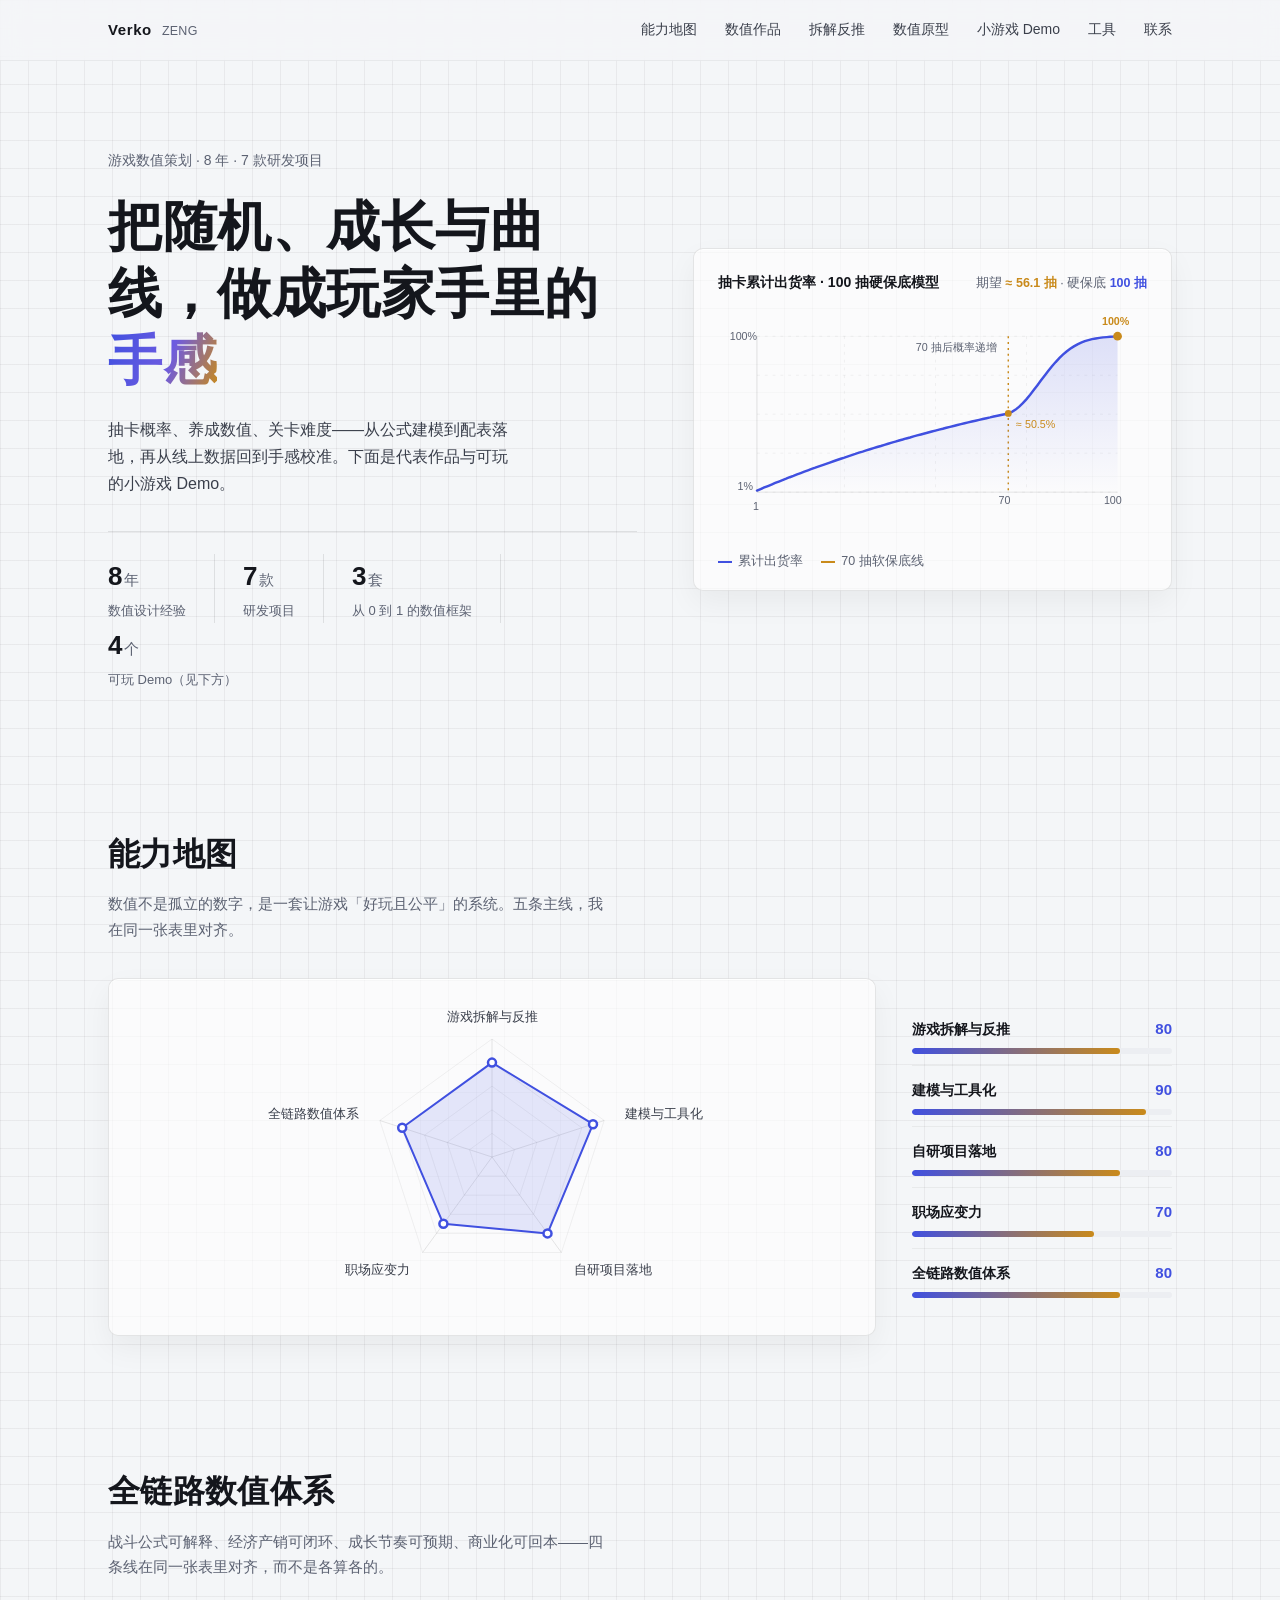
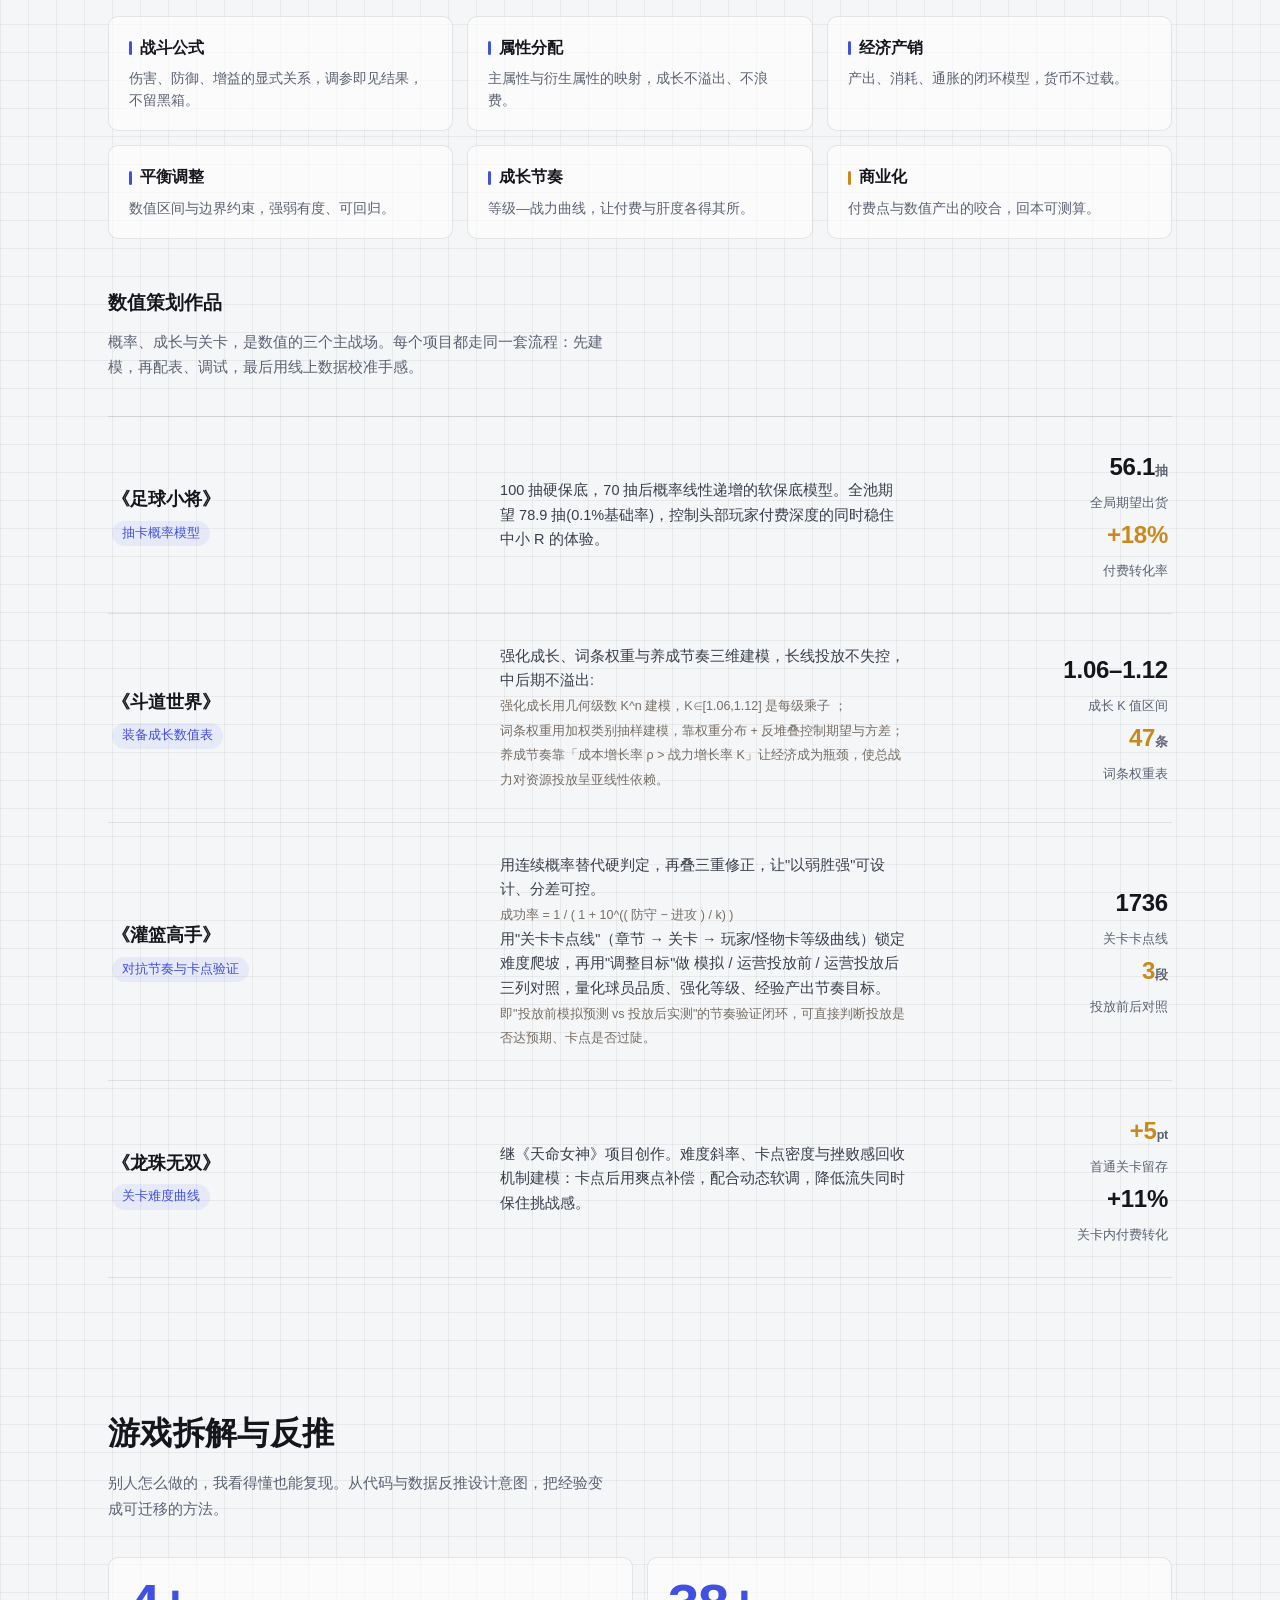
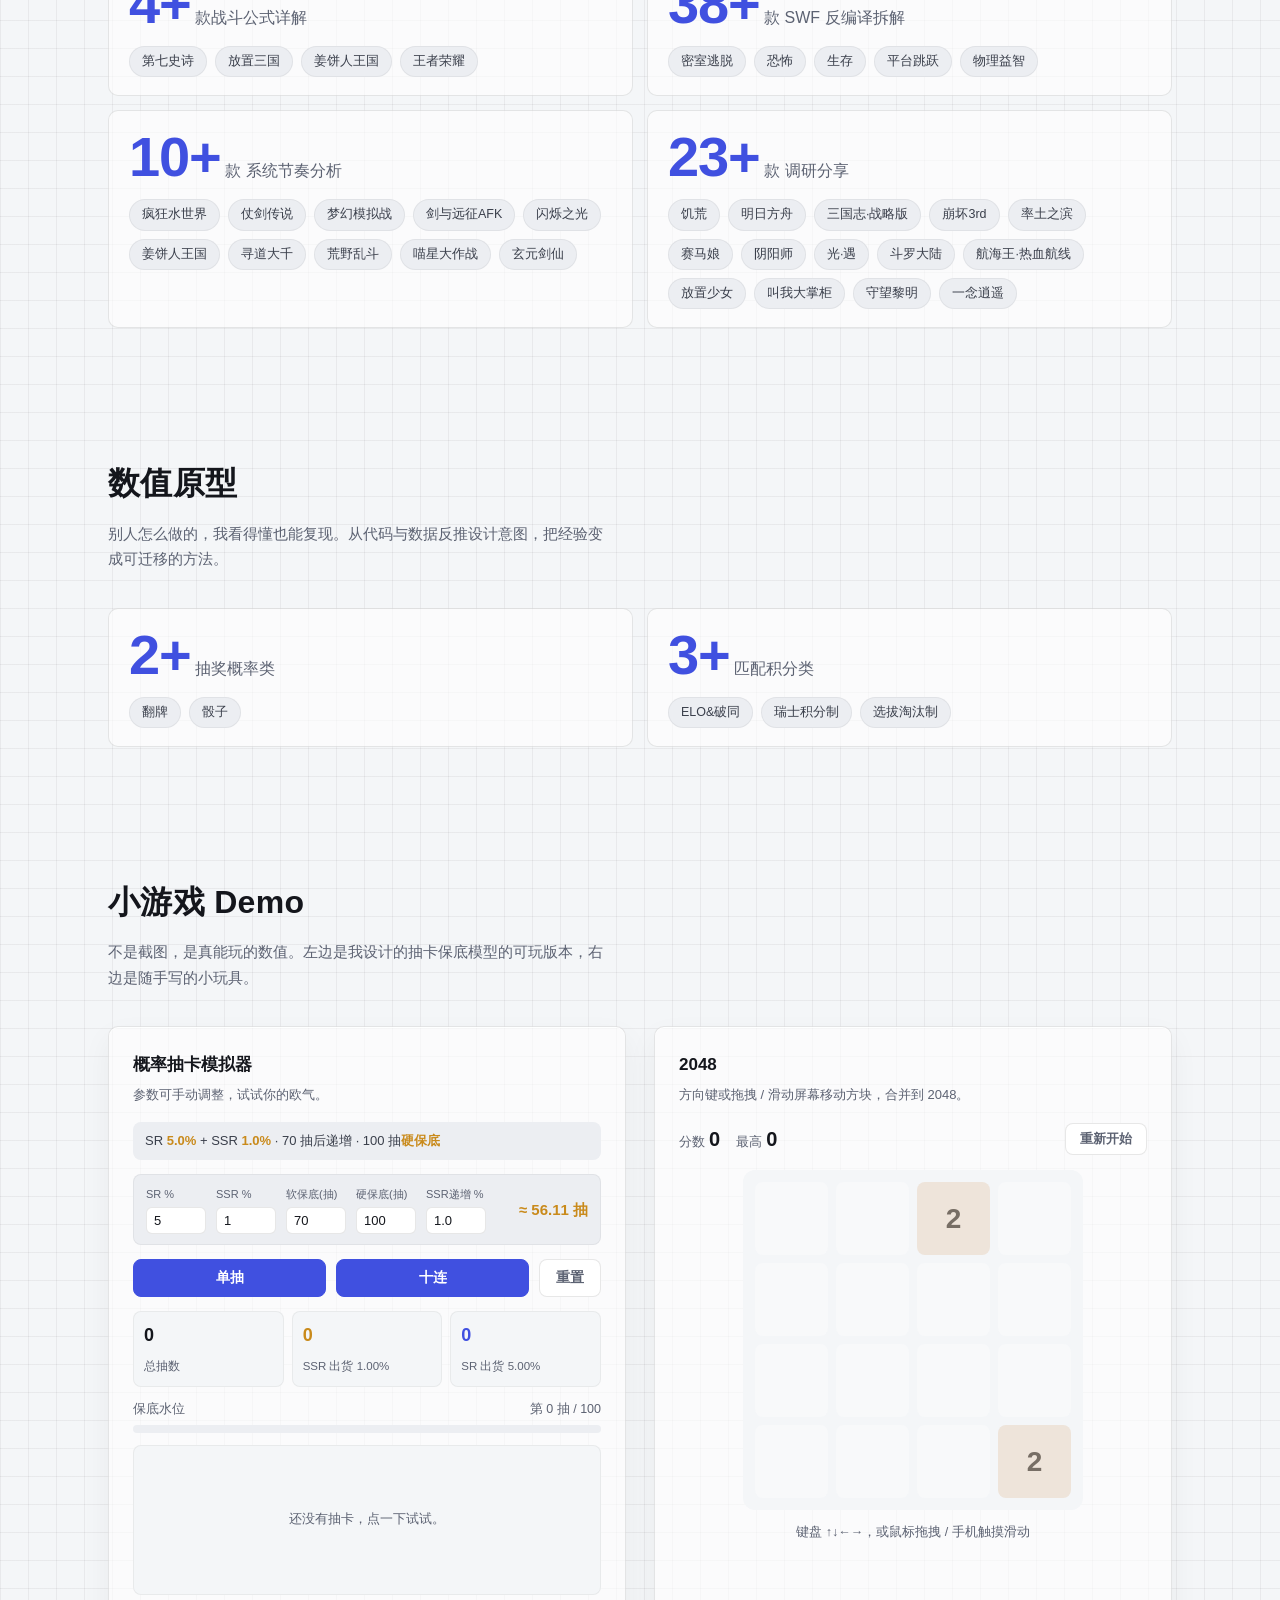
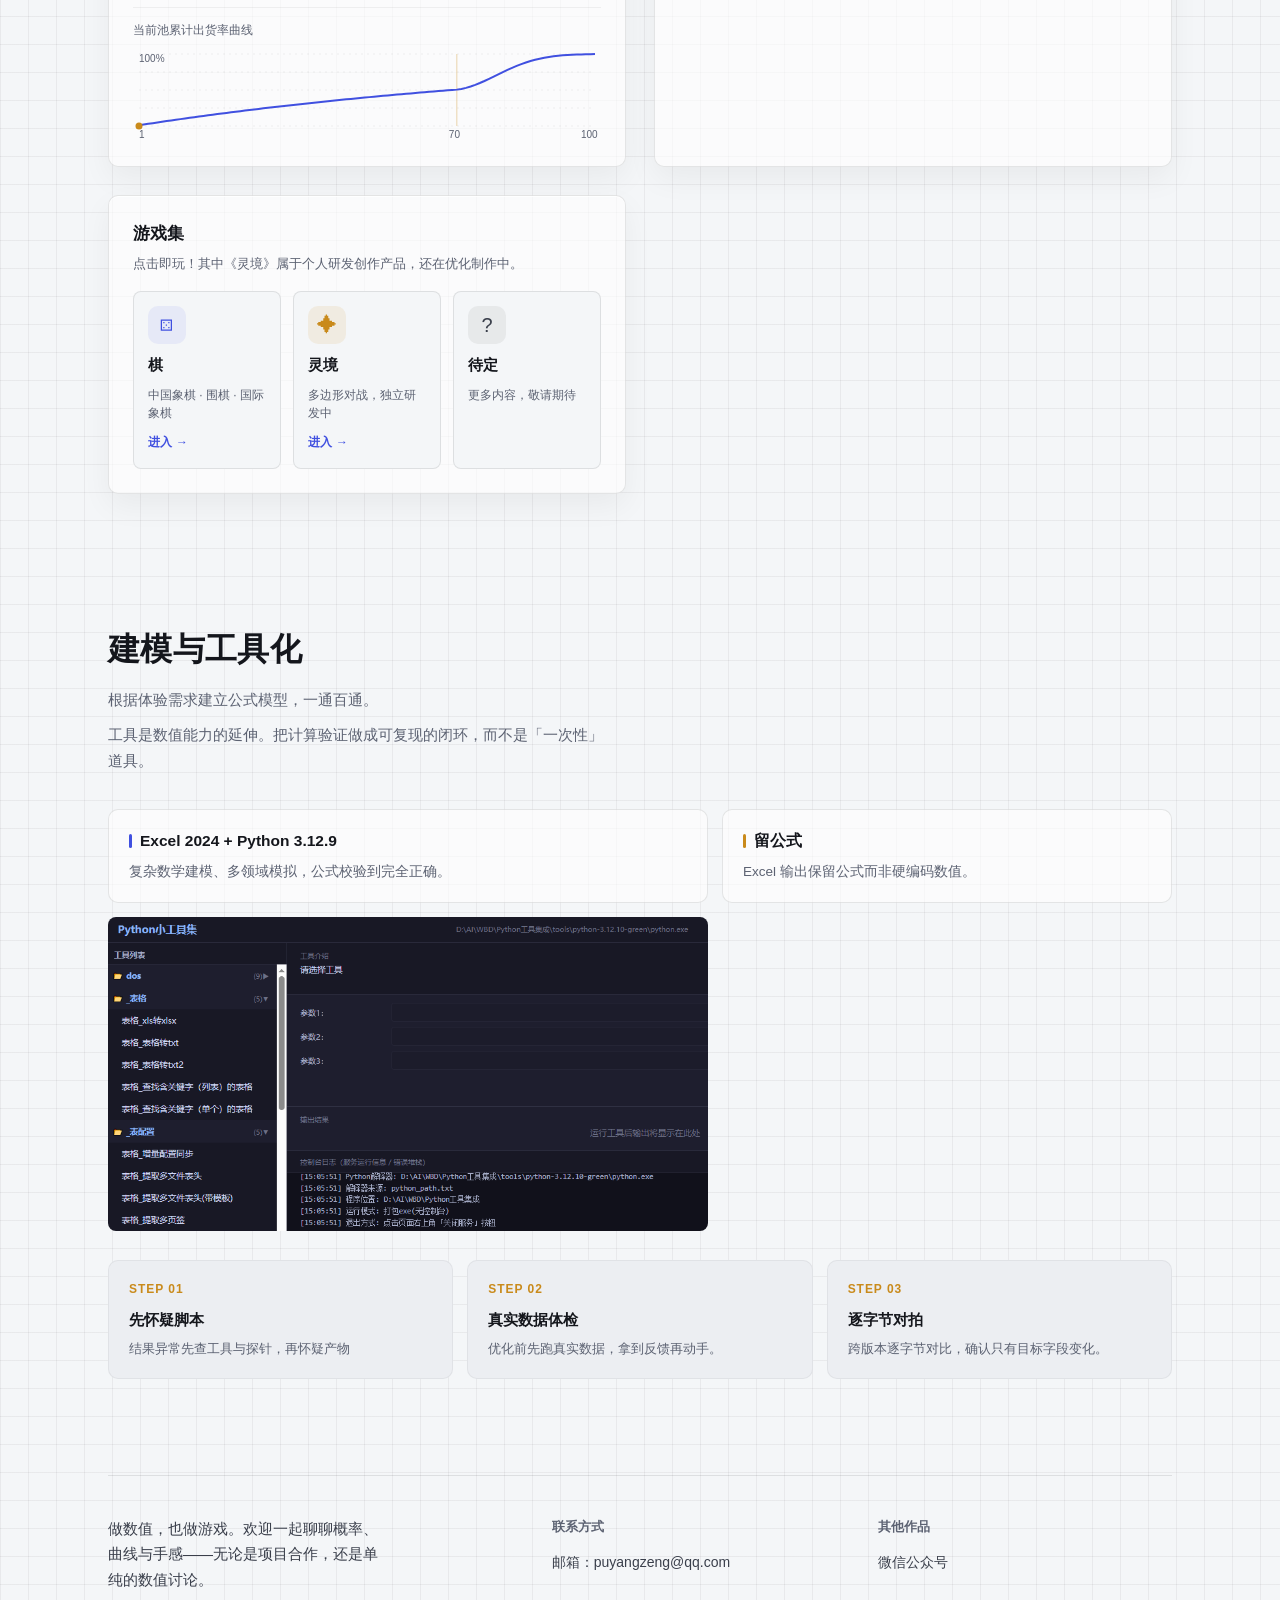
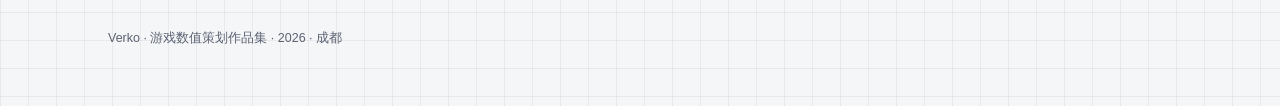
==== commit d93b1159: "更新 Signed-off-by: Verko <46042765+VerkoZeng@users.noreply.github.com>" ====
--- a/index.html
+++ b/index.html
@@ -224,11 +224,12 @@
     </div>
     <div class="pillar-grid two">
       <div class="cell amber">
-        <div class="big-num">3+<span> 款卡牌战斗公式详解</span></div>
-        <div class="chip-row">
-          <span class="chip"><a href="number/n-dqss.html" target="_blank" rel="noopener">第七史诗</a></span>
+        <div class="big-num">4+<span> 款战斗公式详解</span></div>
+        <div class="chip-row">
+          <span class="chip"><a href="number/dqss.html" target="_blank" rel="noopener">第七史诗</a></span>
           <span class="chip">放置三国</span>
           <span class="chip">姜饼人王国</span>
+		  <span class="chip"><a href="number/wzry.html" target="_blank" rel="noopener">王者荣耀</a></span>
         </div>
       </div>
 	  <div class="cell">
@@ -256,10 +257,9 @@
 		  <span class="chip">玄元剑仙</span>
         </div>
       </div>
-      <div class="cell">
+      <div class="cell" ><a href="number/note.html" target="_blank" rel="noopener">
         <div class="big-num">23+<span> 款 调研分享</span></div>
         <div class="chip-row">
-          <span class="chip">王者荣耀</span>
 		  <span class="chip">饥荒</span>
 		  <span class="chip">明日方舟</span>
           <span class="chip">三国志·战略版</span>
@@ -275,7 +275,7 @@
 		  <span class="chip">守望黎明</span>
 		  <span class="chip">一念逍遥</span>
         </div>
-      </div>
+      </a></div>
 	  
     </div>
   </section>
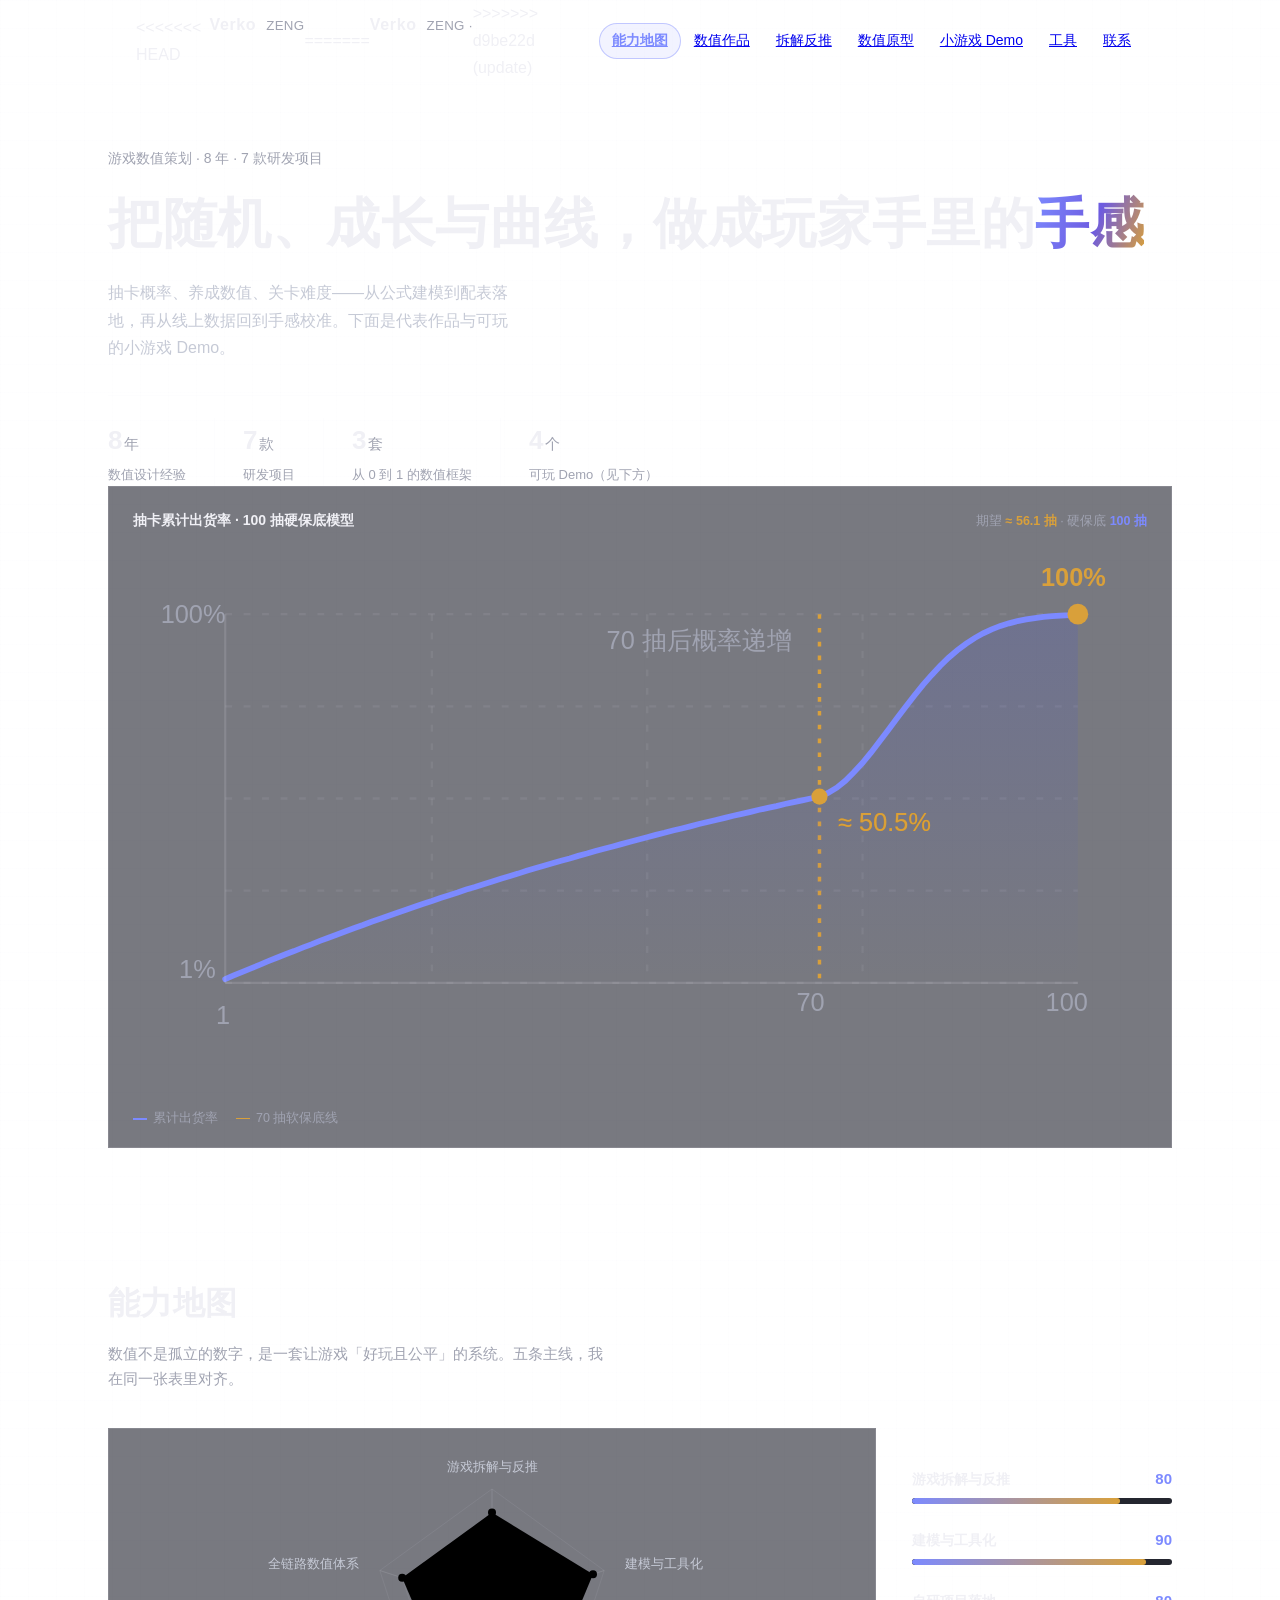
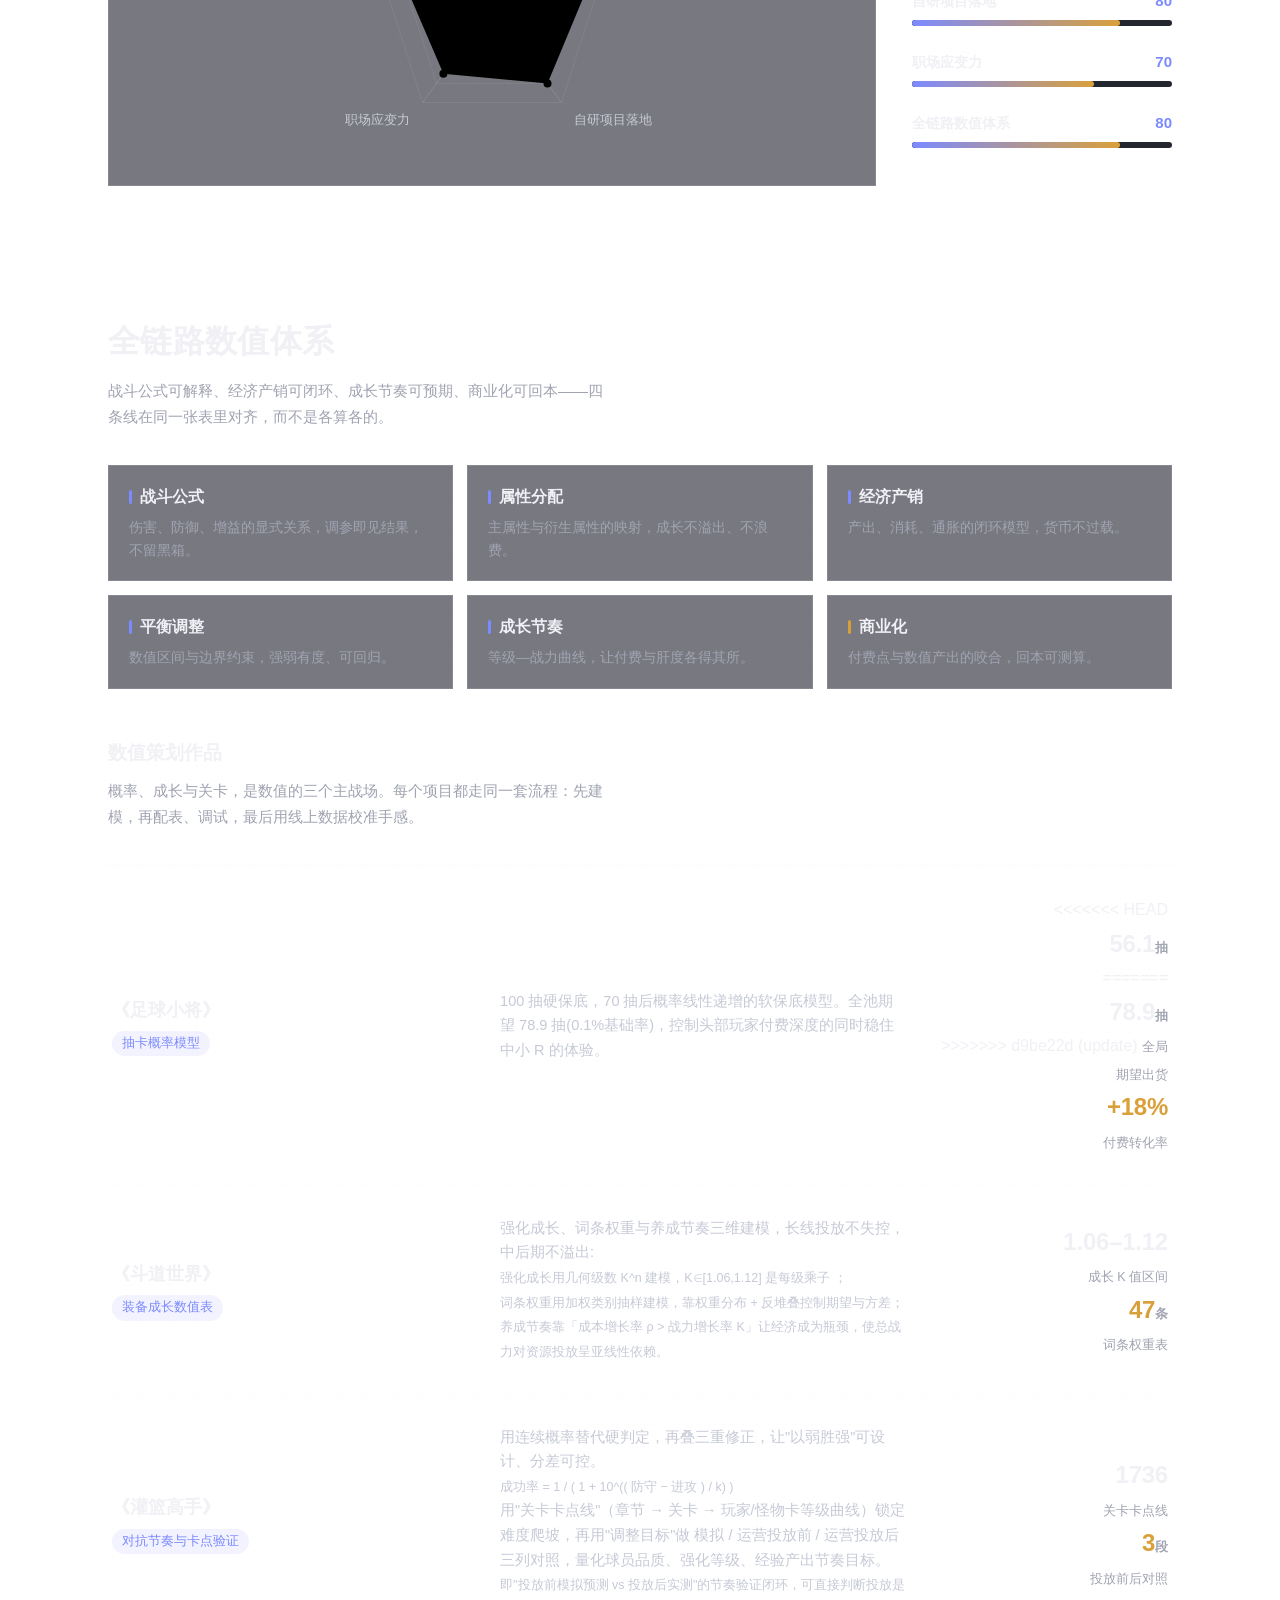
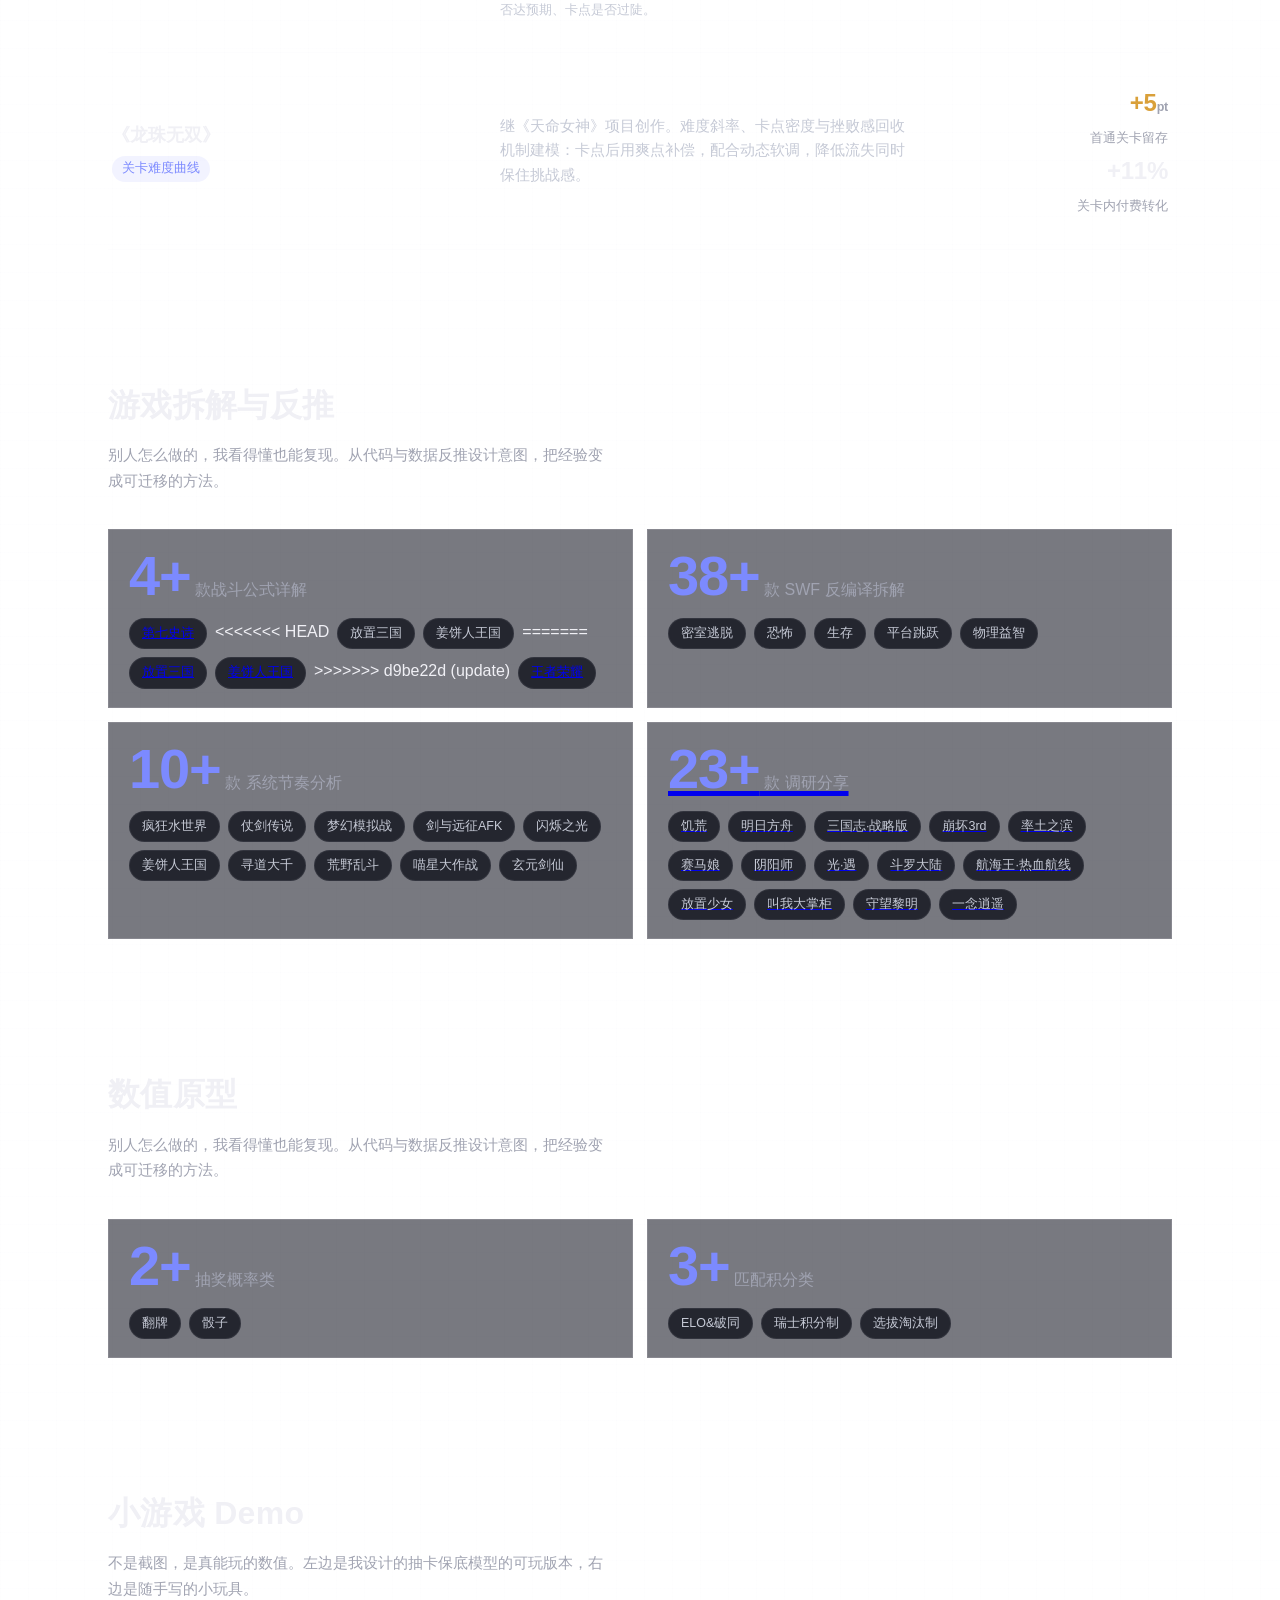
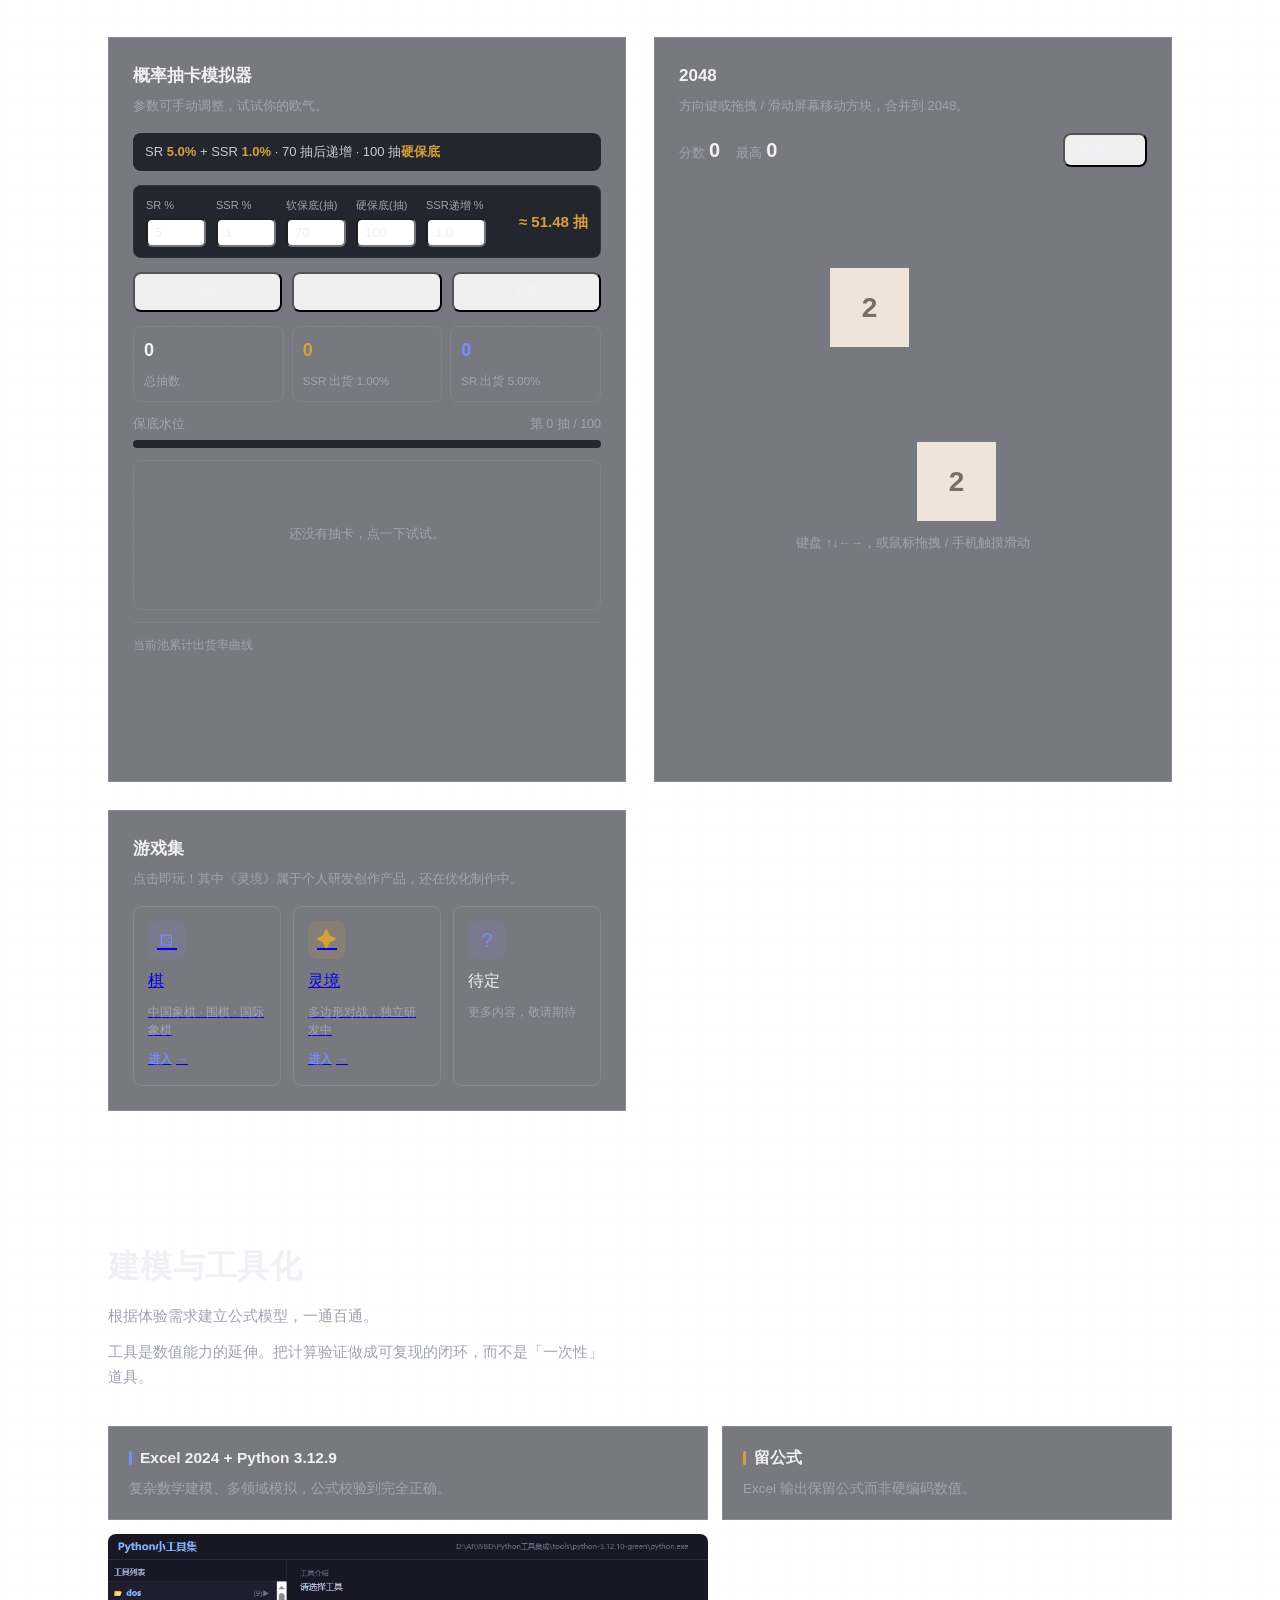
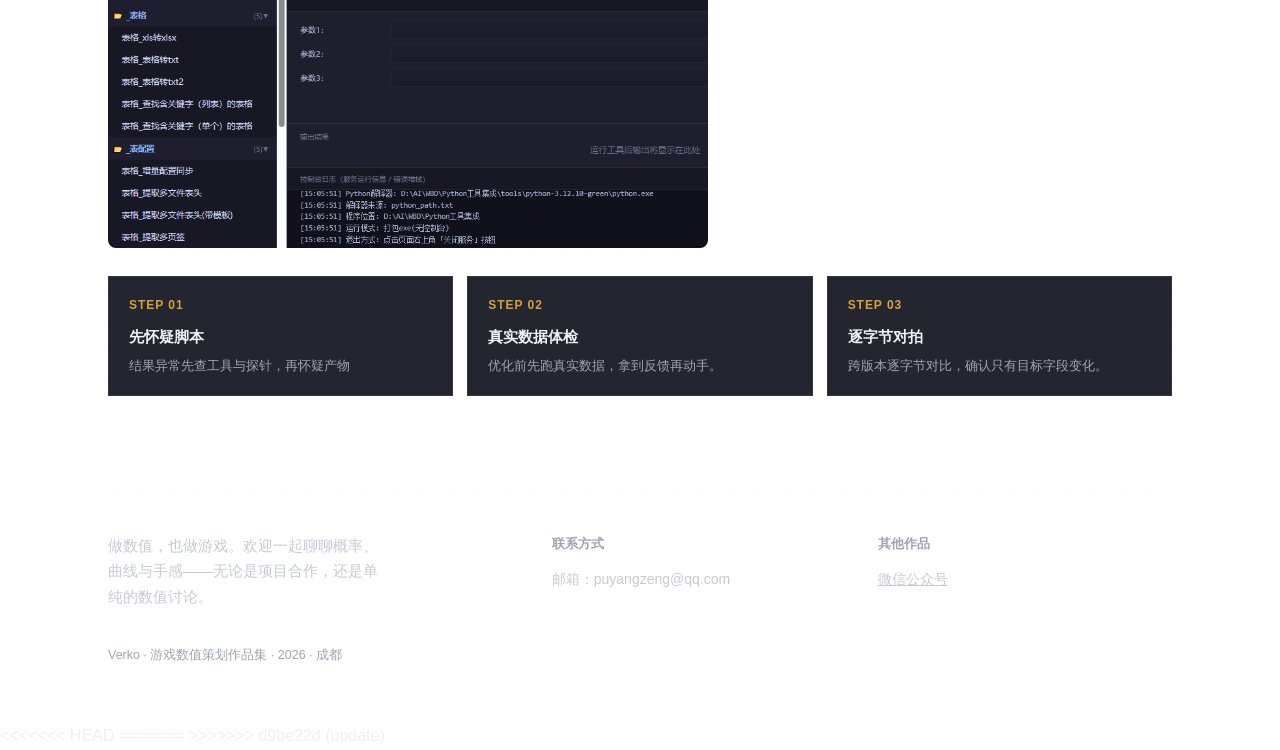
==== commit adb463c6: "update" ====
--- a/index.html
+++ b/index.html
@@ -11,7 +11,11 @@
 
 <header>
   <div class="container nav">
+<<<<<<< HEAD
     <div class="nav-name">Verko<small>ZENG</small></div>
+=======
+    <div class="nav-name">Verko<small>ZENG · </small></div>
+>>>>>>> d9be22d (update)
     <nav class="nav-links">
       <a href="#power">能力地图</a>
       <a href="#works">数值作品</a>
@@ -48,8 +52,13 @@
       <svg id="heroCurve" viewBox="0 0 440 240" role="img" aria-label="100 抽硬保底累计出货率曲线示意图">
         <defs>
           <linearGradient id="curveGrad" x1="0" y1="0" x2="0" y2="1">
+<<<<<<< HEAD
             <stop offset="0%" stop-color="#4050E0"/>
             <stop offset="100%" stop-color="#4050E0" stop-opacity="0"/>
+=======
+            <stop offset="0%" stop-color="#7C8AFF"/>
+            <stop offset="100%" stop-color="#7C8AFF" stop-opacity="0"/>
+>>>>>>> d9be22d (update)
           </linearGradient>
         </defs>
         <!-- 网格：横线为 0/25/50/75/100%，竖线位置由脚本按抽数刻度写入 -->
@@ -80,7 +89,11 @@
         <circle id="pityPoint" class="curve-point" r="4.5"/>
         <text id="pityLabel" class="curve-label bold" x="0" y="0"/>
         <circle id="softPoint" class="curve-point" r="3.5" cx="298" cy="109"/>
+<<<<<<< HEAD
         <text id="midLabel" class="curve-label" x="306" y="124" style="fill:#C98A1B">≈ 50.5%</text>
+=======
+        <text id="midLabel" class="curve-label" x="306" y="124" style="fill:#D9A03A">≈ 50.5%</text>
+>>>>>>> d9be22d (update)
       </svg>
       <div class="legend">
         <span><i class="ind"></i>累计出货率</span>
@@ -153,7 +166,11 @@
 		  100 抽硬保底，70 抽后概率线性递增的软保底模型。全池期望 78.9 抽(0.1%基础率)，控制头部玩家付费深度的同时稳住中小 R 的体验。
 		</p>
         <div class="work-metrics">
+<<<<<<< HEAD
           <b>56.1<span>抽</span></b>
+=======
+          <b>78.9<span>抽</span></b>
+>>>>>>> d9be22d (update)
           <span>全局期望出货</span>
           <b class="acc">+18%</b>
           <span>付费转化率</span>
@@ -227,8 +244,13 @@
         <div class="big-num">4+<span> 款战斗公式详解</span></div>
         <div class="chip-row">
           <span class="chip"><a href="number/dqss.html" target="_blank" rel="noopener">第七史诗</a></span>
+<<<<<<< HEAD
           <span class="chip">放置三国</span>
           <span class="chip">姜饼人王国</span>
+=======
+		  <span class="chip"><a href="number/fzsg.html" target="_blank" rel="noopener">放置三国</a></span>
+		  <span class="chip"><a href="number/jbrwg.html" target="_blank" rel="noopener">姜饼人王国</a></span>
+>>>>>>> d9be22d (update)
 		  <span class="chip"><a href="number/wzry.html" target="_blank" rel="noopener">王者荣耀</a></span>
         </div>
       </div>
@@ -470,6 +492,10 @@
 <script src="js/portfolio/radar.js"></script>
 <script src="js/portfolio/gacha.js"></script>
 <script src="js/portfolio/game2048.js"></script>
+<<<<<<< HEAD
+=======
+<script src="js/portfolio/nav-spy.js"></script>
+>>>>>>> d9be22d (update)
 
 </body>
 </html>
--- a/css/portfolio.css
+++ b/css/portfolio.css
@@ -22,6 +22,7 @@
  * ========================================================================== */
 
 :root {
+<<<<<<< HEAD
   --paper: #F4F6F8;
   --paper-deep: #ECEEF2;
   --ink: #14161C;
@@ -34,6 +35,22 @@
   --amber: #C98A1B;
   --amber-soft: rgba(201, 138, 27, 0.1);
   --panel: rgba(255, 255, 255, 0.6);
+=======
+  --paper: #1D1F27;
+  --paper-deep: #24262F;
+  --ink: #F0F0F5;
+  --ink-soft: #C6CAD6;
+  --muted: #A0A3B1;
+  --line: rgba(240, 240, 245, 0.13);
+  --line-soft: rgba(240, 240, 245, 0.07);
+  --indigo: #7C8AFF;
+  --indigo-solid: #4050E0;
+  --indigo-soft: rgba(124, 138, 255, 0.1);
+  --indigo-line: rgba(124, 138, 255, 0.42);
+  --amber: #D9A03A;
+  --amber-soft: rgba(217, 160, 58, 0.14);
+  --panel: rgba(38, 40, 51, 0.62);
+>>>>>>> d9be22d (update)
   --radius: 10px;
   --ease: cubic-bezier(0.22, 1, 0.36, 1);
   --grid: 28px;
@@ -57,7 +74,11 @@
   text-rendering: optimizeLegibility;
 }
 
+<<<<<<< HEAD
 ::selection { background: rgba(64, 80, 224, 0.16); }
+=======
+::selection { background: rgba(124, 138, 255, 0.28); }
+>>>>>>> d9be22d (update)
 
 a { color: inherit; text-decoration: none; }
 
@@ -78,7 +99,11 @@
   position: sticky;
   top: 0;
   z-index: 20;
+<<<<<<< HEAD
   background: rgba(244, 246, 248, 0.82);
+=======
+  background: rgba(29, 31, 39, 0.82);
+>>>>>>> d9be22d (update)
   backdrop-filter: blur(10px);
   -webkit-backdrop-filter: blur(10px);
   border-bottom: 1px solid var(--line-soft);
@@ -88,10 +113,28 @@
   display: flex;
   align-items: center;
   justify-content: space-between;
+<<<<<<< HEAD
   height: 60px;
 }
 
 .nav-name {
+=======
+  gap: 24px;
+  height: 60px;
+}
+
+/* 顶栏内容比正文再内缩一档：正文 28px，顶栏 28→56px 随视口放大。
+   用 clamp 而非定值，避免窄屏时 56px 把链接挤到栏外。
+   `header .container` 的选择器权重高于 520px 媒体查询里的 `.container`，
+   因此窄屏下顶栏仍保持 28px 下沿，不会跟着正文收到 18px。 */
+header .container {
+  padding-left: clamp(28px, 4.4vw, 56px);
+  padding-right: clamp(28px, 4.4vw, 56px);
+}
+
+.nav-name {
+  flex: none;
+>>>>>>> d9be22d (update)
   font-size: 15px;
   font-weight: 700;
   letter-spacing: 0.04em;
@@ -105,12 +148,43 @@
 
 .nav-links {
   display: flex;
+<<<<<<< HEAD
   gap: 28px;
   font-size: 14px;
   color: var(--ink-soft);
 }
 .nav-links a { padding: 4px 0; transition: color .2s var(--ease); }
 .nav-links a:hover { color: var(--indigo); }
+=======
+  align-items: center;
+  gap: 6px;
+  font-size: 13.5px;
+  color: var(--ink-soft);
+  /* 窄屏时链接在栏内横向滑动，不再顶出视口把整页撑宽（对齐 wzry 的做法） */
+  min-width: 0;
+  overflow-x: auto;
+  overflow-y: hidden;
+  scrollbar-width: none;
+  -ms-overflow-style: none;
+  -webkit-overflow-scrolling: touch;
+}
+.nav-links::-webkit-scrollbar { display: none; }
+.nav-links a {
+  flex: none;
+  padding: 5px 12px;
+  border: 1px solid transparent;
+  border-radius: 999px;
+  white-space: nowrap;
+  transition: color .25s var(--ease), border-color .25s var(--ease), background .25s var(--ease);
+}
+.nav-links a:hover { color: var(--indigo); border-color: var(--indigo-line); }
+.nav-links a.active {
+  color: var(--indigo);
+  border-color: var(--indigo-line);
+  background: var(--indigo-soft);
+  font-weight: 600;
+}
+>>>>>>> d9be22d (update)
 
 /* ---------- Hero ---------- */
 .hero {
@@ -183,7 +257,11 @@
   border: 1px solid var(--line);
   border-radius: var(--radius);
   padding: 22px 24px 18px;
+<<<<<<< HEAD
   box-shadow: 0 1px 0 rgba(255,255,255,.8) inset, 0 12px 30px rgba(20,22,28,.05);
+=======
+  box-shadow: 0 1px 0 rgba(255, 255, 255, .06) inset, 0 12px 30px rgba(0, 0, 0, .35);
+>>>>>>> d9be22d (update)
 }
 .chart-head {
   display: flex;
@@ -262,7 +340,11 @@
   transform-origin: top;
   transition: transform .3s var(--ease);
 }
+<<<<<<< HEAD
 .work-row:hover { background: rgba(64, 80, 224, 0.035); }
+=======
+.work-row:hover { background: rgba(124, 138, 255, 0.07); }
+>>>>>>> d9be22d (update)
 .work-row:hover::before { transform: scaleY(1); }
 
 .work-name { font-size: 18px; font-weight: 700; }
@@ -279,7 +361,11 @@
 /* 描述内的细分条目：比正文小一号，作为要点罗列 */
 .work-desc .fine {
   font-size: 12.5px;
+<<<<<<< HEAD
   color: #776e65;
+=======
+  color: var(--muted);
+>>>>>>> d9be22d (update)
   line-height: 1.8;
 }
 .work-metrics { text-align: right; }
@@ -305,7 +391,11 @@
   border: 1px solid var(--line);
   border-radius: var(--radius);
   padding: 24px;
+<<<<<<< HEAD
   box-shadow: 0 1px 0 rgba(255,255,255,.8) inset, 0 12px 30px rgba(20,22,28,.05);
+=======
+  box-shadow: 0 1px 0 rgba(255, 255, 255, .06) inset, 0 12px 30px rgba(0, 0, 0, .35);
+>>>>>>> d9be22d (update)
 }
 .game-head { margin-bottom: 16px; }
 .game-head h3 { font-size: 17px; font-weight: 700; }
@@ -336,8 +426,13 @@
 .gs-card:hover {
   transform: translateY(-2px);
   border-color: var(--indigo);
+<<<<<<< HEAD
   background: #fff;
   box-shadow: 0 10px 24px rgba(20,22,28,.08);
+=======
+  background: var(--paper-deep);
+  box-shadow: 0 10px 24px rgba(0, 0, 0, .4);
+>>>>>>> d9be22d (update)
 }
 .gs-card:active { transform: translateY(0); }
 .gs-card:focus-visible { outline: 2px solid var(--indigo); outline-offset: 2px; }
@@ -354,7 +449,11 @@
   color: var(--indigo);
 }
 .gs-card.amber .gs-icon { background: var(--amber-soft); color: var(--amber); }
+<<<<<<< HEAD
 .gs-card.slate .gs-icon { background: rgba(20,22,28,.06); color: var(--ink-soft); }
+=======
+.gs-card.slate .gs-icon { background: rgba(240,240,245,.07); color: var(--ink-soft); }
+>>>>>>> d9be22d (update)
 .gs-name { font-size: 15px; font-weight: 700; color: var(--ink); }
 .gs-desc { font-size: 12px; color: var(--muted); line-height: 1.5; }
 .gs-go {
@@ -412,7 +511,11 @@
   font-size: 13px;
   font-variant-numeric: tabular-nums;
   color: var(--ink);
+<<<<<<< HEAD
   background: #fff;
+=======
+  background: var(--paper);
+>>>>>>> d9be22d (update)
   border: 1px solid var(--line);
   border-radius: 6px;
   padding: 5px 7px;
@@ -441,7 +544,11 @@
   font-size: 14px;
   font-weight: 600;
   color: var(--ink);
+<<<<<<< HEAD
   background: #fff;
+=======
+  background: var(--paper-deep);
+>>>>>>> d9be22d (update)
   border: 1px solid var(--line);
   border-radius: 8px;
   padding: 9px 0;
@@ -450,8 +557,13 @@
 }
 .btn:hover { border-color: var(--indigo); color: var(--indigo); }
 .btn:active { transform: translateY(1px); }
+<<<<<<< HEAD
 .btn.primary { background: var(--indigo); border-color: var(--indigo); color: #fff; }
 .btn.primary:hover { background: #3345D0; color: #fff; }
+=======
+.btn.primary { background: var(--indigo-solid); border-color: var(--indigo-solid); color: #fff; }
+.btn.primary:hover { background: #4E5CEB; border-color: #4E5CEB; color: #fff; }
+>>>>>>> d9be22d (update)
 .btn.ghost { flex: 0 0 auto; padding: 9px 16px; color: var(--muted); }
 .btn.ghost:hover { color: var(--ink); border-color: var(--ink); }
 
@@ -570,7 +682,11 @@
   line-height: 1.55;
   padding: 0 6px;
   border-radius: 4px;
+<<<<<<< HEAD
   background: rgba(20, 22, 28, 0.045);
+=======
+  background: rgba(240, 240, 245, 0.07);
+>>>>>>> d9be22d (update)
 }
 .g-res .r { color: var(--ink-soft); }
 .g-res .sr { color: var(--indigo); font-weight: 700; background: var(--indigo-soft); }
@@ -605,7 +721,11 @@
   display: grid;
   grid-template-columns: repeat(4, 1fr);
   gap: 8px;
+<<<<<<< HEAD
   background: #f4f6f8;
+=======
+  background: #2B2D38;
+>>>>>>> d9be22d (update)
   padding: 12px;
   border-radius: 12px;
   width: min(92vw, 340px);
@@ -617,7 +737,11 @@
 }
 .game-2048-cell {
   aspect-ratio: 1;
+<<<<<<< HEAD
   background: #fcfcfc66;
+=======
+  background: rgba(255, 255, 255, 0.08);
+>>>>>>> d9be22d (update)
   border-radius: 8px;
   display: flex;
   align-items: center;
@@ -688,20 +812,32 @@
   border: 1px solid var(--line);
   border-radius: var(--radius);
   padding: 18px 12px 8px;
+<<<<<<< HEAD
   box-shadow: 0 1px 0 rgba(255,255,255,.8) inset, 0 12px 30px rgba(20,22,28,.05);
+=======
+  box-shadow: 0 1px 0 rgba(255, 255, 255, .06) inset, 0 12px 30px rgba(0, 0, 0, .35);
+>>>>>>> d9be22d (update)
 }
 #radarChart { width: 100%; height: auto; max-width: 460px; margin: 0 auto; }
 
 .radar-ring { fill: none; stroke: var(--line-soft); stroke-width: 1; }
 .radar-axis { stroke: var(--line); stroke-width: 1; }
 .radar-area {
+<<<<<<< HEAD
   fill: rgba(64, 80, 224, 0.13);
+=======
+  fill: rgba(124, 138, 255, 0.22);
+>>>>>>> d9be22d (update)
   stroke: var(--indigo);
   stroke-width: 2;
   stroke-linejoin: round;
 }
 .radar-dot {
+<<<<<<< HEAD
   fill: #fff;
+=======
+  fill: var(--paper);
+>>>>>>> d9be22d (update)
   stroke: var(--indigo);
   stroke-width: 2.5;
 }
@@ -765,8 +901,13 @@
 }
 .cell:hover {
   transform: translateY(-2px);
+<<<<<<< HEAD
   border-color: rgba(64, 80, 224, 0.4);
   box-shadow: 0 10px 24px rgba(20,22,28,.06);
+=======
+  border-color: var(--indigo-line);
+  box-shadow: 0 10px 24px rgba(0, 0, 0, .35);
+>>>>>>> d9be22d (update)
 }
 .cell h3 {
   font-size: 15.5px;
@@ -840,8 +981,19 @@
   .work-row { grid-template-columns: 1fr; gap: 10px; }
   .work-metrics { text-align: left; }
   .game-grid { grid-template-columns: 1fr; }
+<<<<<<< HEAD
   .footer-grid { grid-template-columns: 1fr 1fr; }
   .nav-links { gap: 18px; }
+=======
+  /* 棋盘原为 width:min(92vw,340px)，按视口算宽而不看面板宽度，
+     单列时会把 .game-panel 撑到 390px 以上，手机端整页横向滚动。 */
+  .game-2048-board { width: 100%; max-width: 340px; }
+  /* 工具段那张 <img> 的固有宽 921px、内联 max-width:600px，会让所在轨道
+     的 min-content 卡在 600px，把整个 pillar-grid 顶出容器。窄屏放开收缩。 */
+  .pillar-grid img { width: 100%; height: auto; }
+  .footer-grid { grid-template-columns: 1fr 1fr; }
+  .nav-links { gap: 4px; }
+>>>>>>> d9be22d (update)
   .radar-wrap { grid-template-columns: 1fr; gap: 24px; }
   .pillar-grid, .loop { grid-template-columns: 1fr 1fr; }
 }
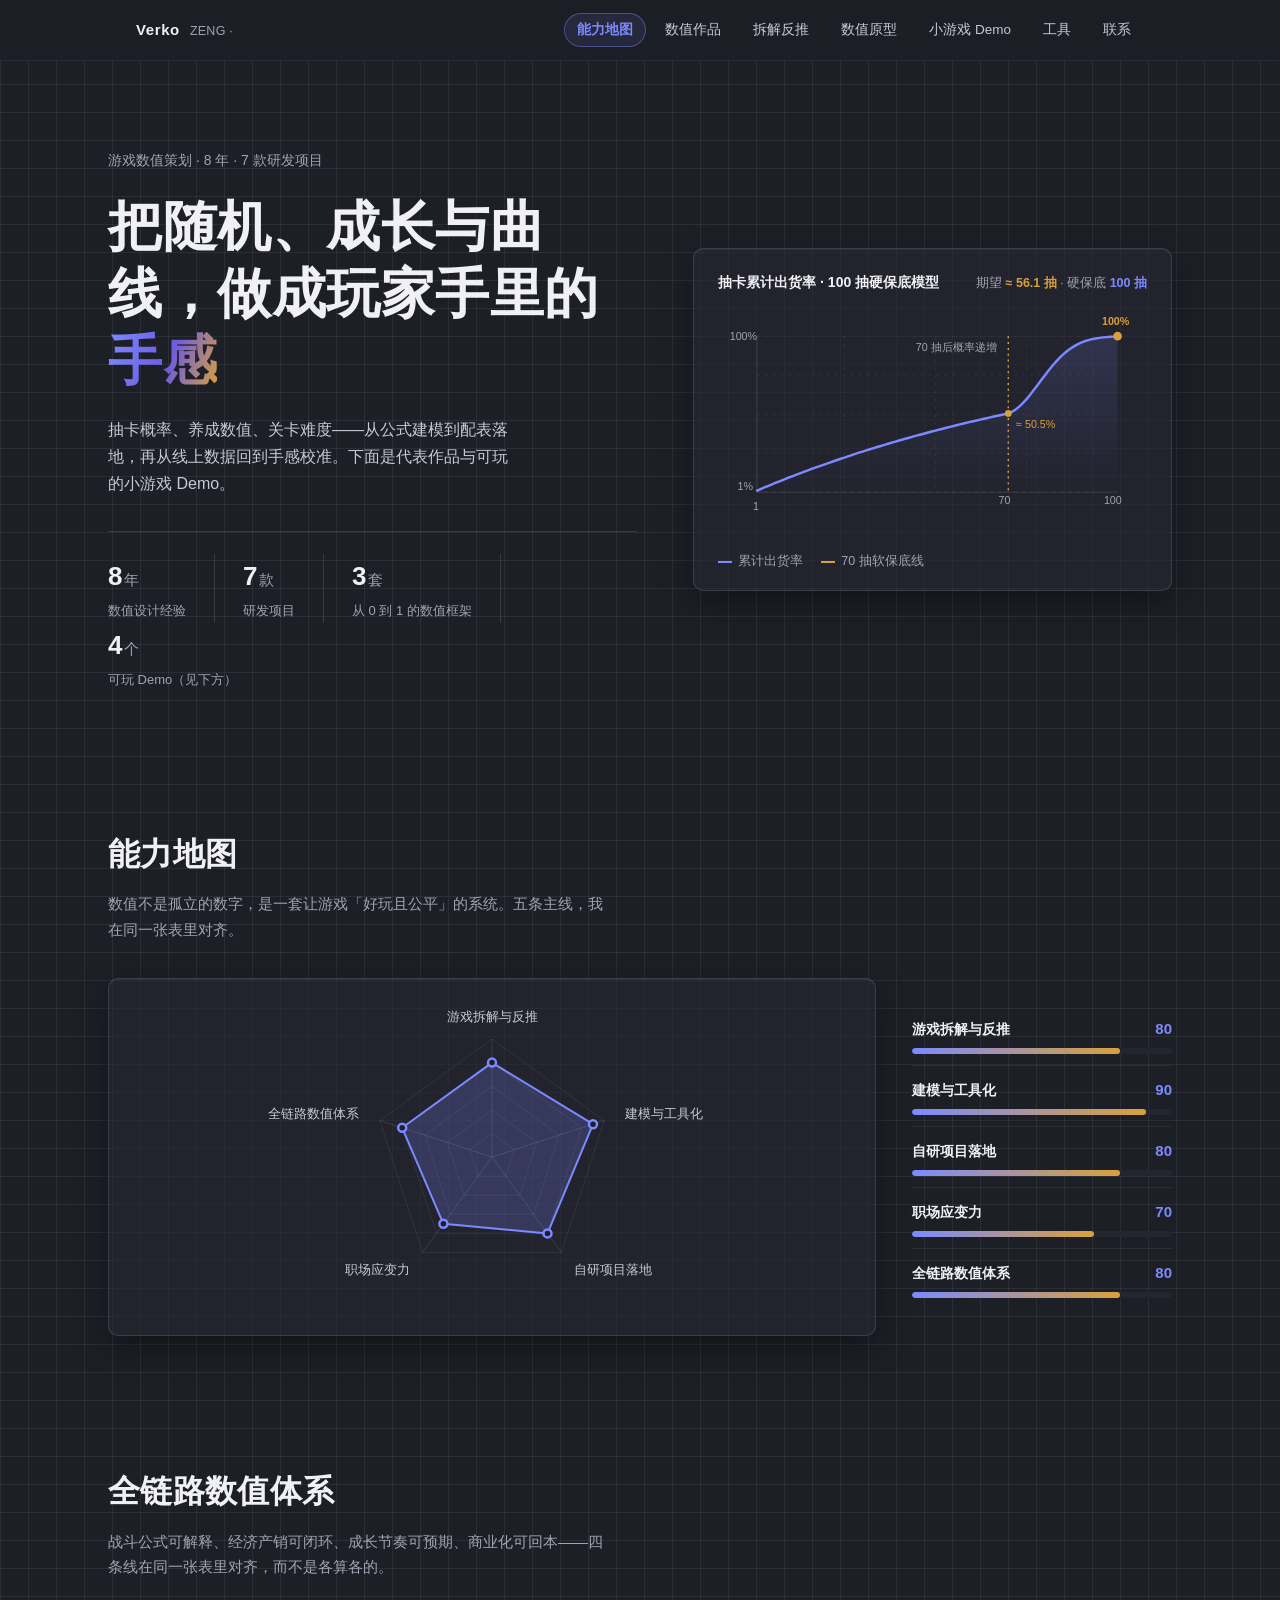
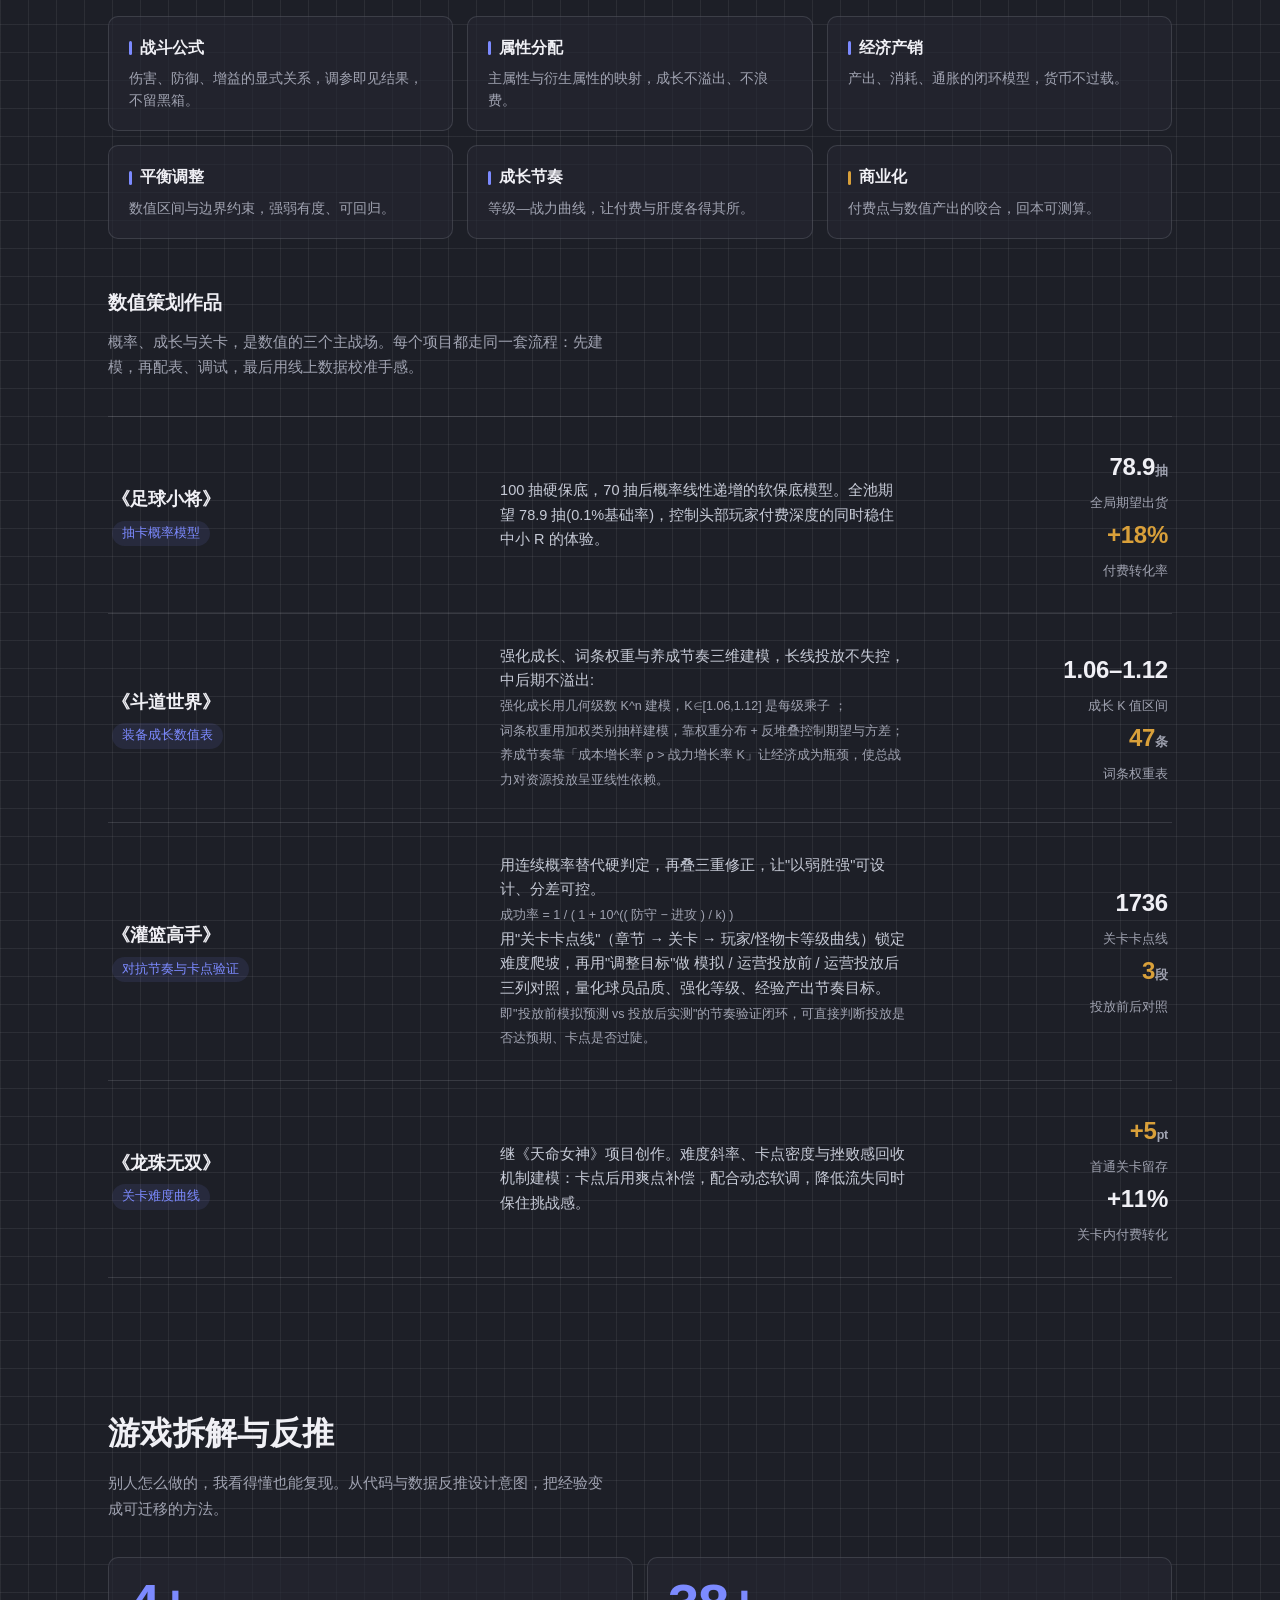
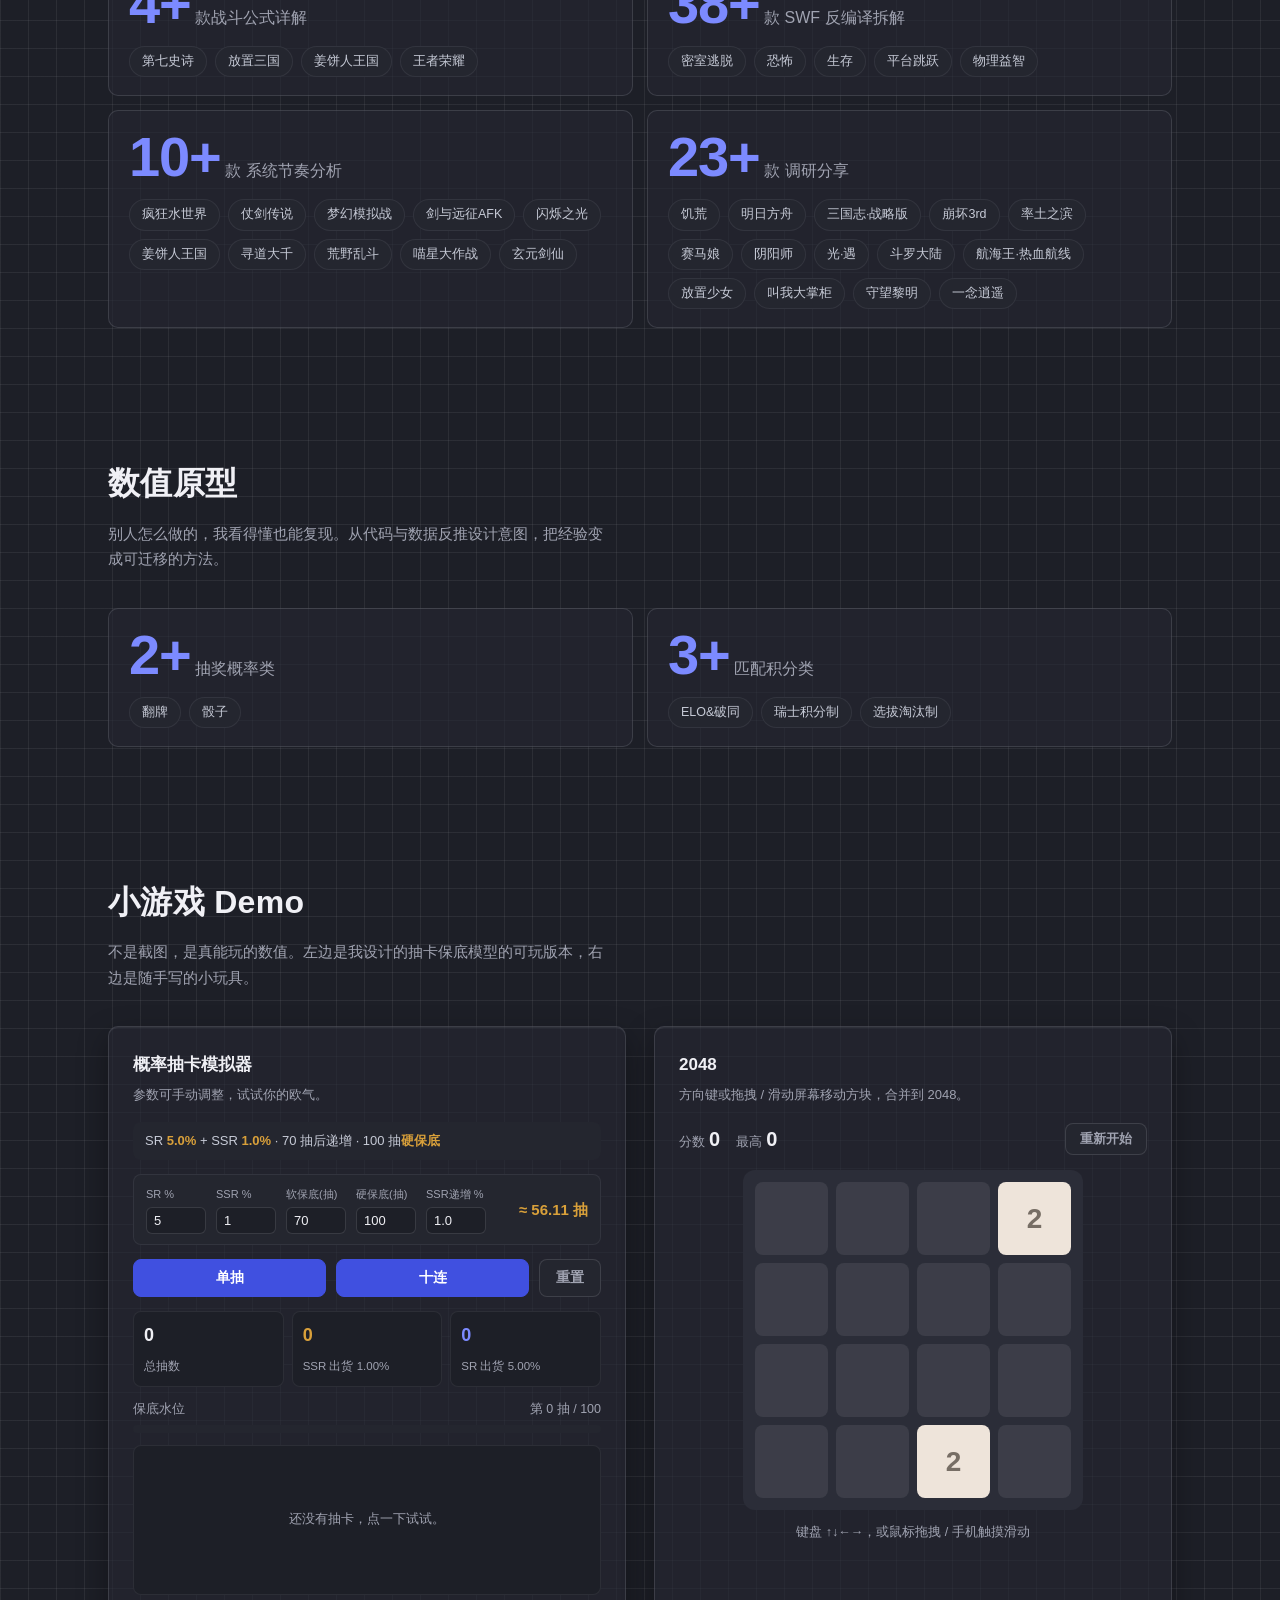
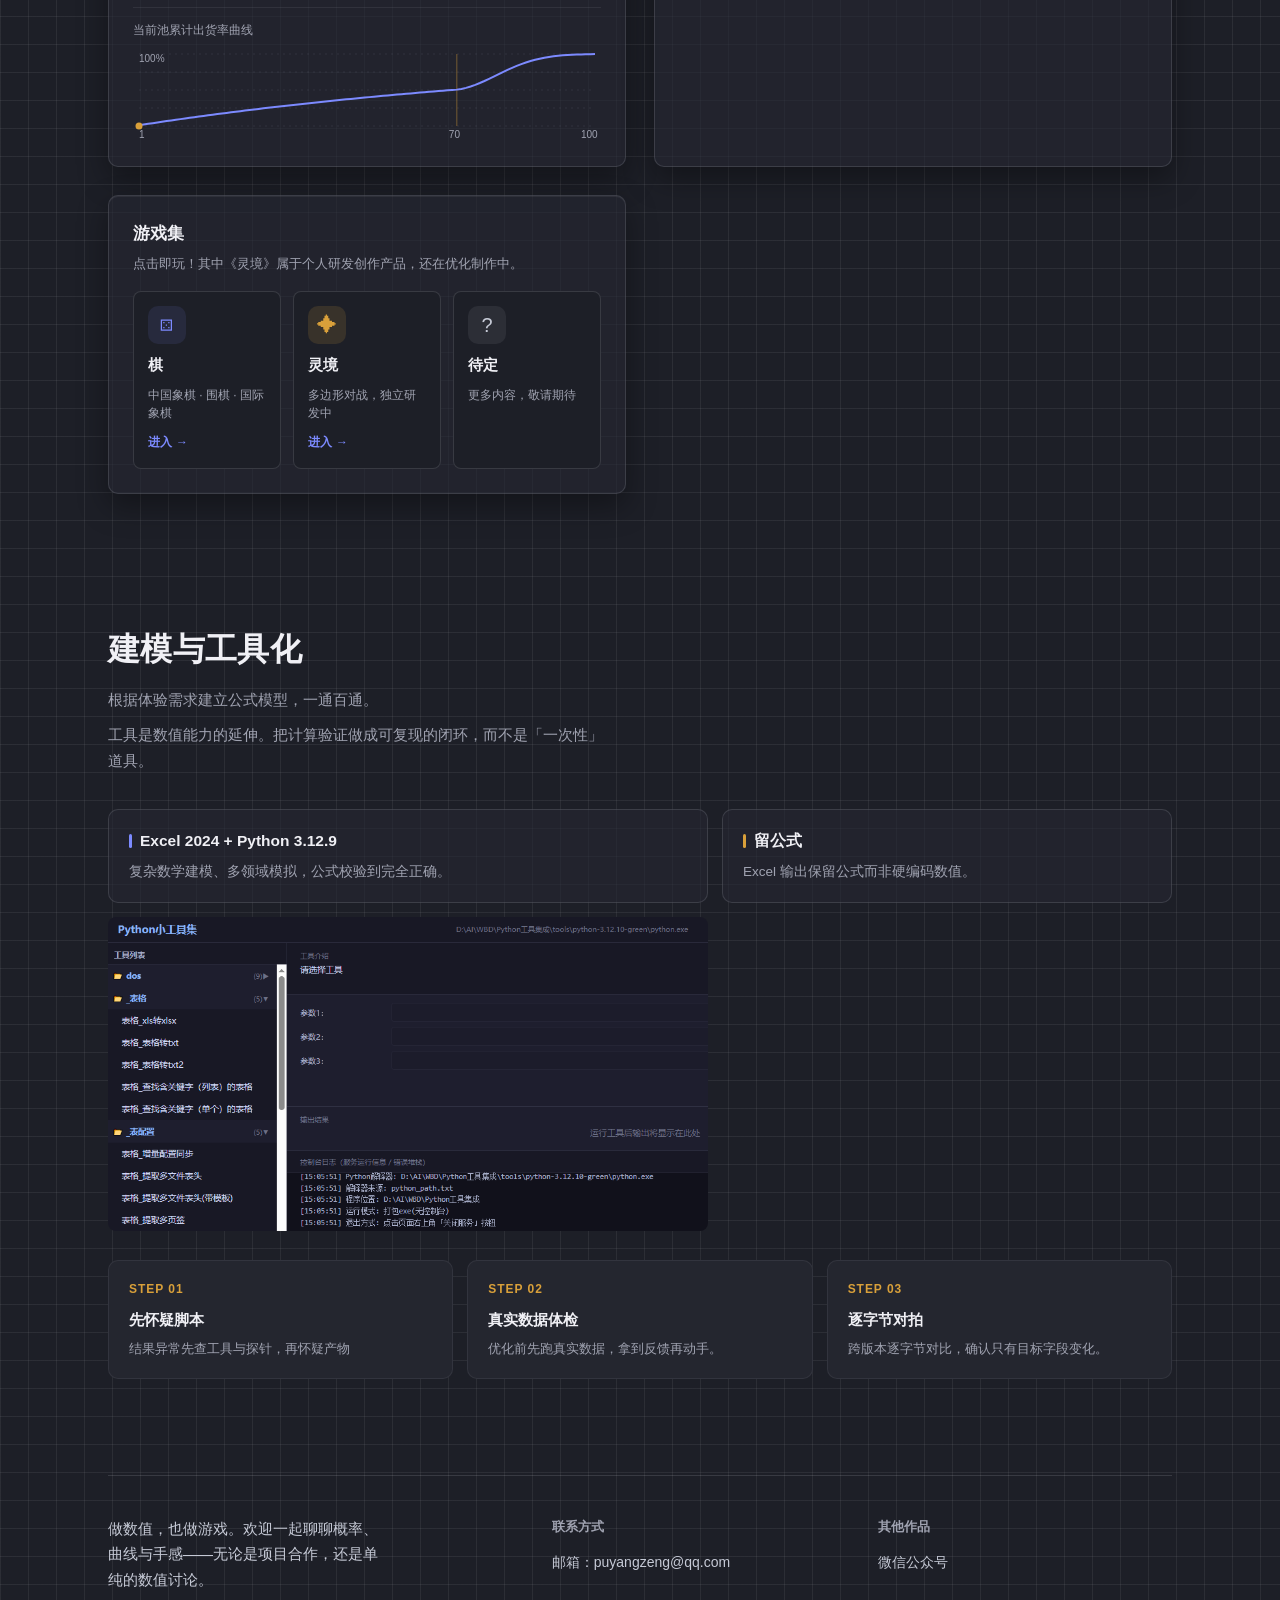
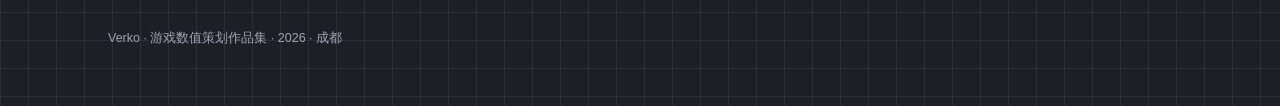
==== commit e7c22f26: "update" ====
--- a/index.html
+++ b/index.html
@@ -11,11 +11,7 @@
 
 <header>
   <div class="container nav">
-<<<<<<< HEAD
-    <div class="nav-name">Verko<small>ZENG</small></div>
-=======
     <div class="nav-name">Verko<small>ZENG · </small></div>
->>>>>>> d9be22d (update)
     <nav class="nav-links">
       <a href="#power">能力地图</a>
       <a href="#works">数值作品</a>
@@ -52,13 +48,8 @@
       <svg id="heroCurve" viewBox="0 0 440 240" role="img" aria-label="100 抽硬保底累计出货率曲线示意图">
         <defs>
           <linearGradient id="curveGrad" x1="0" y1="0" x2="0" y2="1">
-<<<<<<< HEAD
-            <stop offset="0%" stop-color="#4050E0"/>
-            <stop offset="100%" stop-color="#4050E0" stop-opacity="0"/>
-=======
             <stop offset="0%" stop-color="#7C8AFF"/>
             <stop offset="100%" stop-color="#7C8AFF" stop-opacity="0"/>
->>>>>>> d9be22d (update)
           </linearGradient>
         </defs>
         <!-- 网格：横线为 0/25/50/75/100%，竖线位置由脚本按抽数刻度写入 -->
@@ -89,11 +80,7 @@
         <circle id="pityPoint" class="curve-point" r="4.5"/>
         <text id="pityLabel" class="curve-label bold" x="0" y="0"/>
         <circle id="softPoint" class="curve-point" r="3.5" cx="298" cy="109"/>
-<<<<<<< HEAD
-        <text id="midLabel" class="curve-label" x="306" y="124" style="fill:#C98A1B">≈ 50.5%</text>
-=======
         <text id="midLabel" class="curve-label" x="306" y="124" style="fill:#D9A03A">≈ 50.5%</text>
->>>>>>> d9be22d (update)
       </svg>
       <div class="legend">
         <span><i class="ind"></i>累计出货率</span>
@@ -166,11 +153,7 @@
 		  100 抽硬保底，70 抽后概率线性递增的软保底模型。全池期望 78.9 抽(0.1%基础率)，控制头部玩家付费深度的同时稳住中小 R 的体验。
 		</p>
         <div class="work-metrics">
-<<<<<<< HEAD
-          <b>56.1<span>抽</span></b>
-=======
           <b>78.9<span>抽</span></b>
->>>>>>> d9be22d (update)
           <span>全局期望出货</span>
           <b class="acc">+18%</b>
           <span>付费转化率</span>
@@ -244,13 +227,8 @@
         <div class="big-num">4+<span> 款战斗公式详解</span></div>
         <div class="chip-row">
           <span class="chip"><a href="number/dqss.html" target="_blank" rel="noopener">第七史诗</a></span>
-<<<<<<< HEAD
-          <span class="chip">放置三国</span>
-          <span class="chip">姜饼人王国</span>
-=======
 		  <span class="chip"><a href="number/fzsg.html" target="_blank" rel="noopener">放置三国</a></span>
 		  <span class="chip"><a href="number/jbrwg.html" target="_blank" rel="noopener">姜饼人王国</a></span>
->>>>>>> d9be22d (update)
 		  <span class="chip"><a href="number/wzry.html" target="_blank" rel="noopener">王者荣耀</a></span>
         </div>
       </div>
@@ -492,10 +470,7 @@
 <script src="js/portfolio/radar.js"></script>
 <script src="js/portfolio/gacha.js"></script>
 <script src="js/portfolio/game2048.js"></script>
-<<<<<<< HEAD
-=======
 <script src="js/portfolio/nav-spy.js"></script>
->>>>>>> d9be22d (update)
 
 </body>
 </html>
--- a/css/portfolio.css
+++ b/css/portfolio.css
@@ -22,20 +22,6 @@
  * ========================================================================== */
 
 :root {
-<<<<<<< HEAD
-  --paper: #F4F6F8;
-  --paper-deep: #ECEEF2;
-  --ink: #14161C;
-  --ink-soft: #3A3F4B;
-  --muted: #5C6272;
-  --line: rgba(20, 22, 28, 0.1);
-  --line-soft: rgba(20, 22, 28, 0.055);
-  --indigo: #4050E0;
-  --indigo-soft: rgba(64, 80, 224, 0.08);
-  --amber: #C98A1B;
-  --amber-soft: rgba(201, 138, 27, 0.1);
-  --panel: rgba(255, 255, 255, 0.6);
-=======
   --paper: #1D1F27;
   --paper-deep: #24262F;
   --ink: #F0F0F5;
@@ -50,7 +36,6 @@
   --amber: #D9A03A;
   --amber-soft: rgba(217, 160, 58, 0.14);
   --panel: rgba(38, 40, 51, 0.62);
->>>>>>> d9be22d (update)
   --radius: 10px;
   --ease: cubic-bezier(0.22, 1, 0.36, 1);
   --grid: 28px;
@@ -74,11 +59,7 @@
   text-rendering: optimizeLegibility;
 }
 
-<<<<<<< HEAD
-::selection { background: rgba(64, 80, 224, 0.16); }
-=======
 ::selection { background: rgba(124, 138, 255, 0.28); }
->>>>>>> d9be22d (update)
 
 a { color: inherit; text-decoration: none; }
 
@@ -99,11 +80,7 @@
   position: sticky;
   top: 0;
   z-index: 20;
-<<<<<<< HEAD
-  background: rgba(244, 246, 248, 0.82);
-=======
   background: rgba(29, 31, 39, 0.82);
->>>>>>> d9be22d (update)
   backdrop-filter: blur(10px);
   -webkit-backdrop-filter: blur(10px);
   border-bottom: 1px solid var(--line-soft);
@@ -113,12 +90,6 @@
   display: flex;
   align-items: center;
   justify-content: space-between;
-<<<<<<< HEAD
-  height: 60px;
-}
-
-.nav-name {
-=======
   gap: 24px;
   height: 60px;
 }
@@ -134,7 +105,6 @@
 
 .nav-name {
   flex: none;
->>>>>>> d9be22d (update)
   font-size: 15px;
   font-weight: 700;
   letter-spacing: 0.04em;
@@ -148,14 +118,6 @@
 
 .nav-links {
   display: flex;
-<<<<<<< HEAD
-  gap: 28px;
-  font-size: 14px;
-  color: var(--ink-soft);
-}
-.nav-links a { padding: 4px 0; transition: color .2s var(--ease); }
-.nav-links a:hover { color: var(--indigo); }
-=======
   align-items: center;
   gap: 6px;
   font-size: 13.5px;
@@ -184,7 +146,6 @@
   background: var(--indigo-soft);
   font-weight: 600;
 }
->>>>>>> d9be22d (update)
 
 /* ---------- Hero ---------- */
 .hero {
@@ -257,11 +218,7 @@
   border: 1px solid var(--line);
   border-radius: var(--radius);
   padding: 22px 24px 18px;
-<<<<<<< HEAD
-  box-shadow: 0 1px 0 rgba(255,255,255,.8) inset, 0 12px 30px rgba(20,22,28,.05);
-=======
   box-shadow: 0 1px 0 rgba(255, 255, 255, .06) inset, 0 12px 30px rgba(0, 0, 0, .35);
->>>>>>> d9be22d (update)
 }
 .chart-head {
   display: flex;
@@ -340,11 +297,7 @@
   transform-origin: top;
   transition: transform .3s var(--ease);
 }
-<<<<<<< HEAD
-.work-row:hover { background: rgba(64, 80, 224, 0.035); }
-=======
 .work-row:hover { background: rgba(124, 138, 255, 0.07); }
->>>>>>> d9be22d (update)
 .work-row:hover::before { transform: scaleY(1); }
 
 .work-name { font-size: 18px; font-weight: 700; }
@@ -361,11 +314,7 @@
 /* 描述内的细分条目：比正文小一号，作为要点罗列 */
 .work-desc .fine {
   font-size: 12.5px;
-<<<<<<< HEAD
-  color: #776e65;
-=======
-  color: var(--muted);
->>>>>>> d9be22d (update)
+  color: var(--muted);
   line-height: 1.8;
 }
 .work-metrics { text-align: right; }
@@ -391,11 +340,7 @@
   border: 1px solid var(--line);
   border-radius: var(--radius);
   padding: 24px;
-<<<<<<< HEAD
-  box-shadow: 0 1px 0 rgba(255,255,255,.8) inset, 0 12px 30px rgba(20,22,28,.05);
-=======
   box-shadow: 0 1px 0 rgba(255, 255, 255, .06) inset, 0 12px 30px rgba(0, 0, 0, .35);
->>>>>>> d9be22d (update)
 }
 .game-head { margin-bottom: 16px; }
 .game-head h3 { font-size: 17px; font-weight: 700; }
@@ -426,13 +371,8 @@
 .gs-card:hover {
   transform: translateY(-2px);
   border-color: var(--indigo);
-<<<<<<< HEAD
-  background: #fff;
-  box-shadow: 0 10px 24px rgba(20,22,28,.08);
-=======
   background: var(--paper-deep);
   box-shadow: 0 10px 24px rgba(0, 0, 0, .4);
->>>>>>> d9be22d (update)
 }
 .gs-card:active { transform: translateY(0); }
 .gs-card:focus-visible { outline: 2px solid var(--indigo); outline-offset: 2px; }
@@ -449,11 +389,7 @@
   color: var(--indigo);
 }
 .gs-card.amber .gs-icon { background: var(--amber-soft); color: var(--amber); }
-<<<<<<< HEAD
-.gs-card.slate .gs-icon { background: rgba(20,22,28,.06); color: var(--ink-soft); }
-=======
 .gs-card.slate .gs-icon { background: rgba(240,240,245,.07); color: var(--ink-soft); }
->>>>>>> d9be22d (update)
 .gs-name { font-size: 15px; font-weight: 700; color: var(--ink); }
 .gs-desc { font-size: 12px; color: var(--muted); line-height: 1.5; }
 .gs-go {
@@ -511,11 +447,7 @@
   font-size: 13px;
   font-variant-numeric: tabular-nums;
   color: var(--ink);
-<<<<<<< HEAD
-  background: #fff;
-=======
   background: var(--paper);
->>>>>>> d9be22d (update)
   border: 1px solid var(--line);
   border-radius: 6px;
   padding: 5px 7px;
@@ -544,11 +476,7 @@
   font-size: 14px;
   font-weight: 600;
   color: var(--ink);
-<<<<<<< HEAD
-  background: #fff;
-=======
   background: var(--paper-deep);
->>>>>>> d9be22d (update)
   border: 1px solid var(--line);
   border-radius: 8px;
   padding: 9px 0;
@@ -557,13 +485,8 @@
 }
 .btn:hover { border-color: var(--indigo); color: var(--indigo); }
 .btn:active { transform: translateY(1px); }
-<<<<<<< HEAD
-.btn.primary { background: var(--indigo); border-color: var(--indigo); color: #fff; }
-.btn.primary:hover { background: #3345D0; color: #fff; }
-=======
 .btn.primary { background: var(--indigo-solid); border-color: var(--indigo-solid); color: #fff; }
 .btn.primary:hover { background: #4E5CEB; border-color: #4E5CEB; color: #fff; }
->>>>>>> d9be22d (update)
 .btn.ghost { flex: 0 0 auto; padding: 9px 16px; color: var(--muted); }
 .btn.ghost:hover { color: var(--ink); border-color: var(--ink); }
 
@@ -682,11 +605,7 @@
   line-height: 1.55;
   padding: 0 6px;
   border-radius: 4px;
-<<<<<<< HEAD
-  background: rgba(20, 22, 28, 0.045);
-=======
   background: rgba(240, 240, 245, 0.07);
->>>>>>> d9be22d (update)
 }
 .g-res .r { color: var(--ink-soft); }
 .g-res .sr { color: var(--indigo); font-weight: 700; background: var(--indigo-soft); }
@@ -721,11 +640,7 @@
   display: grid;
   grid-template-columns: repeat(4, 1fr);
   gap: 8px;
-<<<<<<< HEAD
-  background: #f4f6f8;
-=======
   background: #2B2D38;
->>>>>>> d9be22d (update)
   padding: 12px;
   border-radius: 12px;
   width: min(92vw, 340px);
@@ -737,11 +652,7 @@
 }
 .game-2048-cell {
   aspect-ratio: 1;
-<<<<<<< HEAD
-  background: #fcfcfc66;
-=======
   background: rgba(255, 255, 255, 0.08);
->>>>>>> d9be22d (update)
   border-radius: 8px;
   display: flex;
   align-items: center;
@@ -812,32 +723,20 @@
   border: 1px solid var(--line);
   border-radius: var(--radius);
   padding: 18px 12px 8px;
-<<<<<<< HEAD
-  box-shadow: 0 1px 0 rgba(255,255,255,.8) inset, 0 12px 30px rgba(20,22,28,.05);
-=======
   box-shadow: 0 1px 0 rgba(255, 255, 255, .06) inset, 0 12px 30px rgba(0, 0, 0, .35);
->>>>>>> d9be22d (update)
 }
 #radarChart { width: 100%; height: auto; max-width: 460px; margin: 0 auto; }
 
 .radar-ring { fill: none; stroke: var(--line-soft); stroke-width: 1; }
 .radar-axis { stroke: var(--line); stroke-width: 1; }
 .radar-area {
-<<<<<<< HEAD
-  fill: rgba(64, 80, 224, 0.13);
-=======
   fill: rgba(124, 138, 255, 0.22);
->>>>>>> d9be22d (update)
   stroke: var(--indigo);
   stroke-width: 2;
   stroke-linejoin: round;
 }
 .radar-dot {
-<<<<<<< HEAD
-  fill: #fff;
-=======
   fill: var(--paper);
->>>>>>> d9be22d (update)
   stroke: var(--indigo);
   stroke-width: 2.5;
 }
@@ -901,13 +800,8 @@
 }
 .cell:hover {
   transform: translateY(-2px);
-<<<<<<< HEAD
-  border-color: rgba(64, 80, 224, 0.4);
-  box-shadow: 0 10px 24px rgba(20,22,28,.06);
-=======
   border-color: var(--indigo-line);
   box-shadow: 0 10px 24px rgba(0, 0, 0, .35);
->>>>>>> d9be22d (update)
 }
 .cell h3 {
   font-size: 15.5px;
@@ -981,10 +875,6 @@
   .work-row { grid-template-columns: 1fr; gap: 10px; }
   .work-metrics { text-align: left; }
   .game-grid { grid-template-columns: 1fr; }
-<<<<<<< HEAD
-  .footer-grid { grid-template-columns: 1fr 1fr; }
-  .nav-links { gap: 18px; }
-=======
   /* 棋盘原为 width:min(92vw,340px)，按视口算宽而不看面板宽度，
      单列时会把 .game-panel 撑到 390px 以上，手机端整页横向滚动。 */
   .game-2048-board { width: 100%; max-width: 340px; }
@@ -993,7 +883,6 @@
   .pillar-grid img { width: 100%; height: auto; }
   .footer-grid { grid-template-columns: 1fr 1fr; }
   .nav-links { gap: 4px; }
->>>>>>> d9be22d (update)
   .radar-wrap { grid-template-columns: 1fr; gap: 24px; }
   .pillar-grid, .loop { grid-template-columns: 1fr 1fr; }
 }
